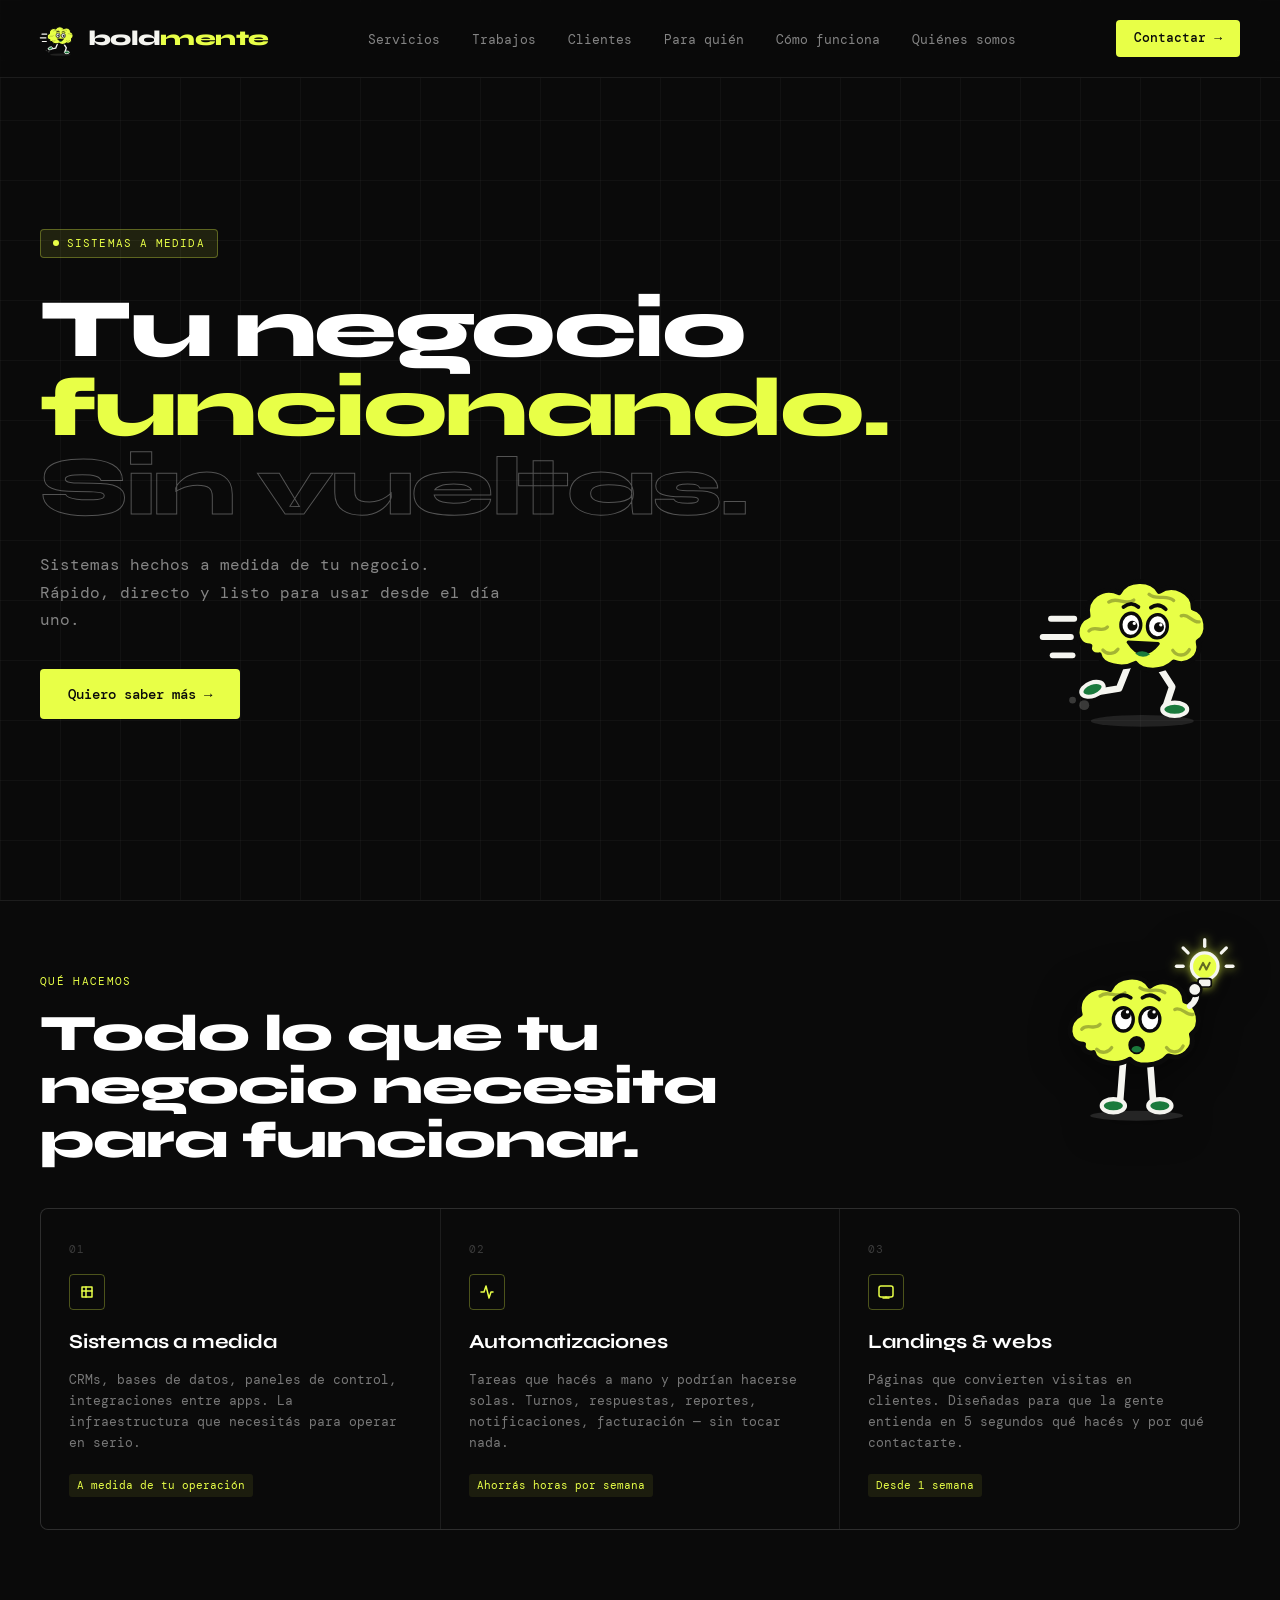
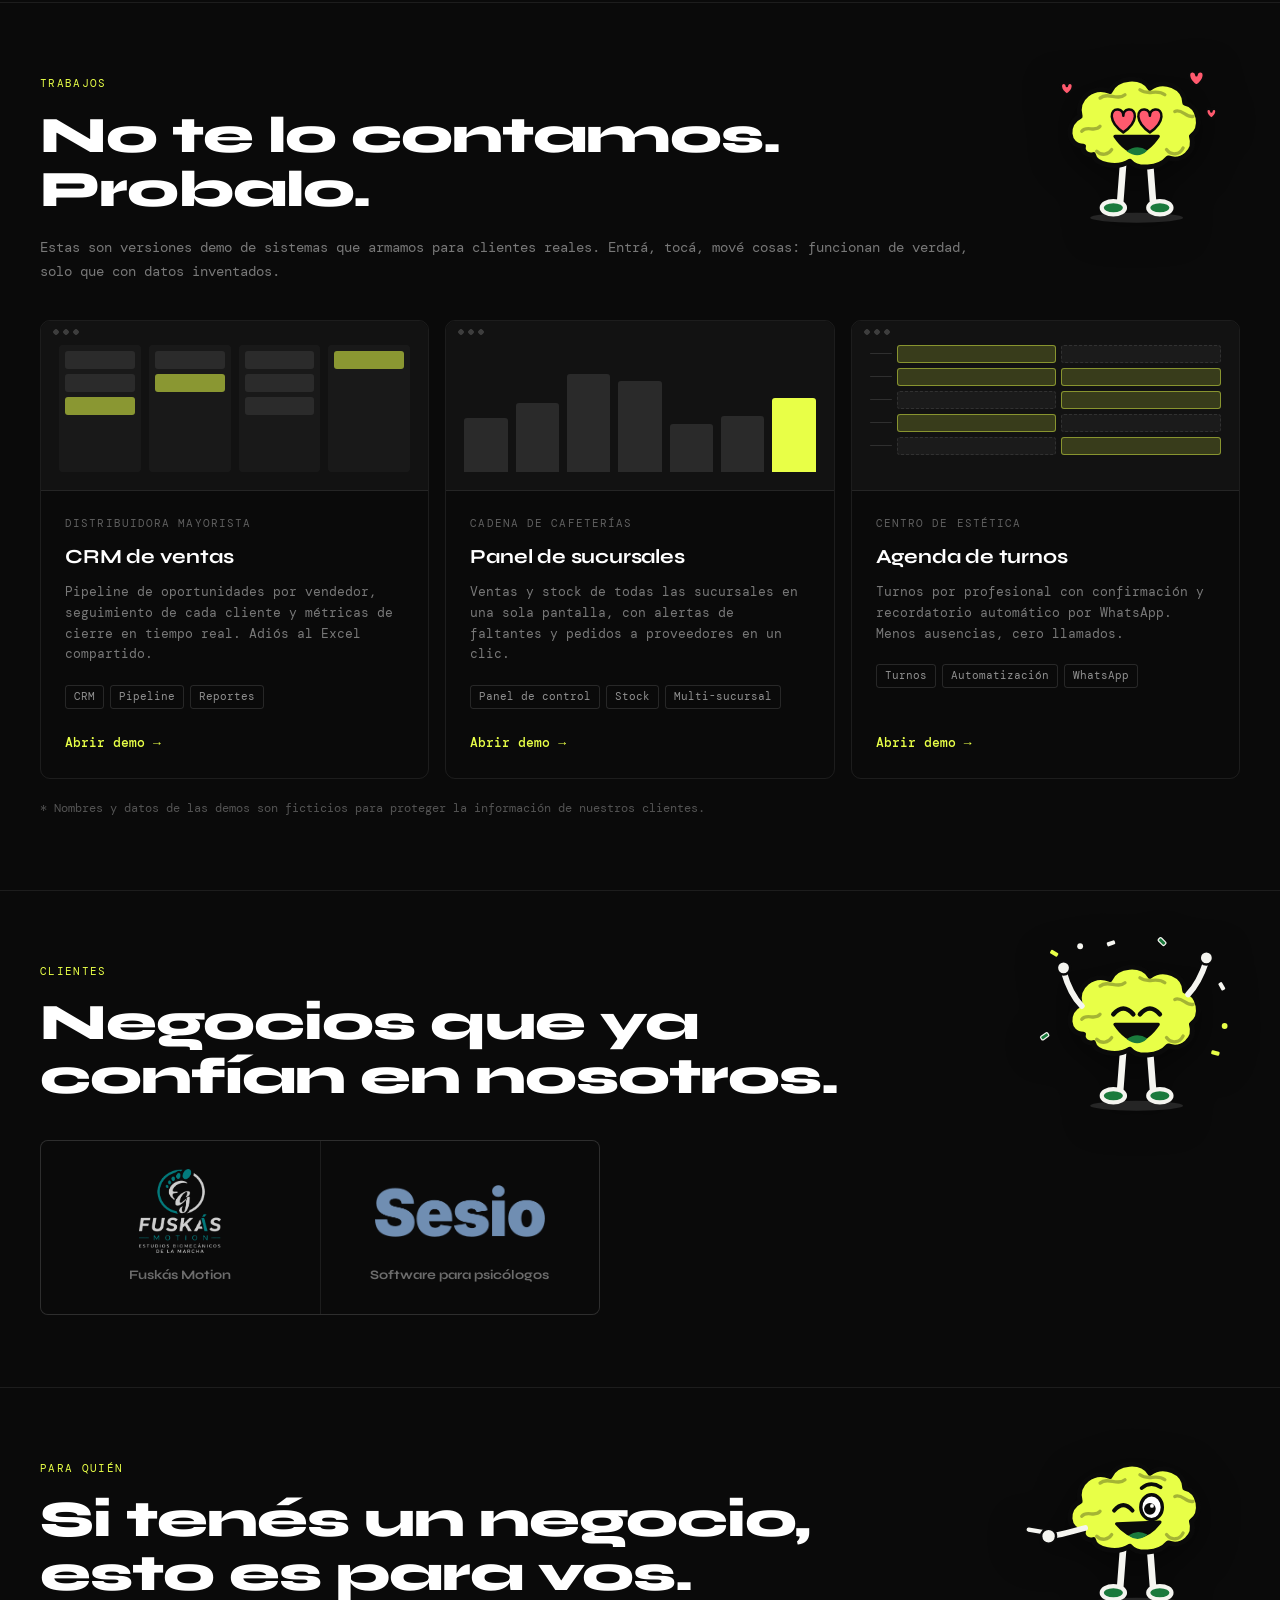
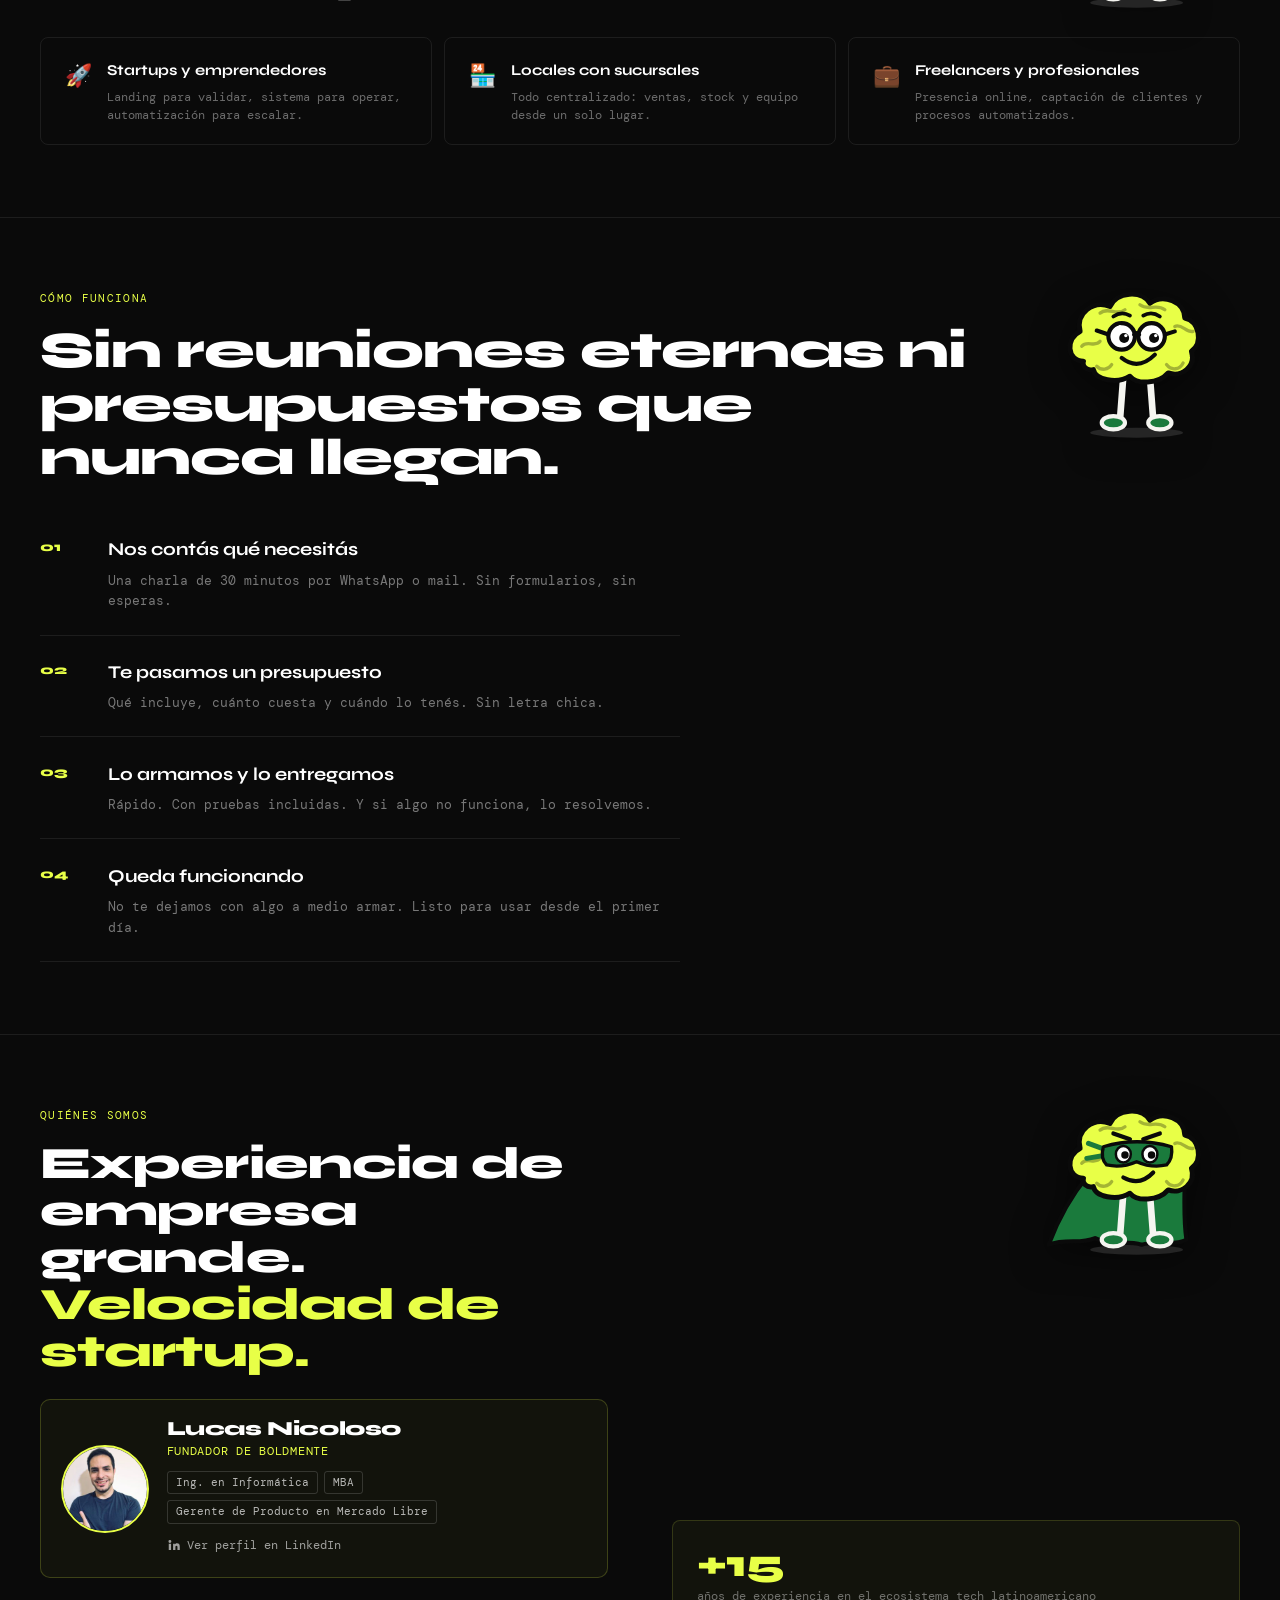
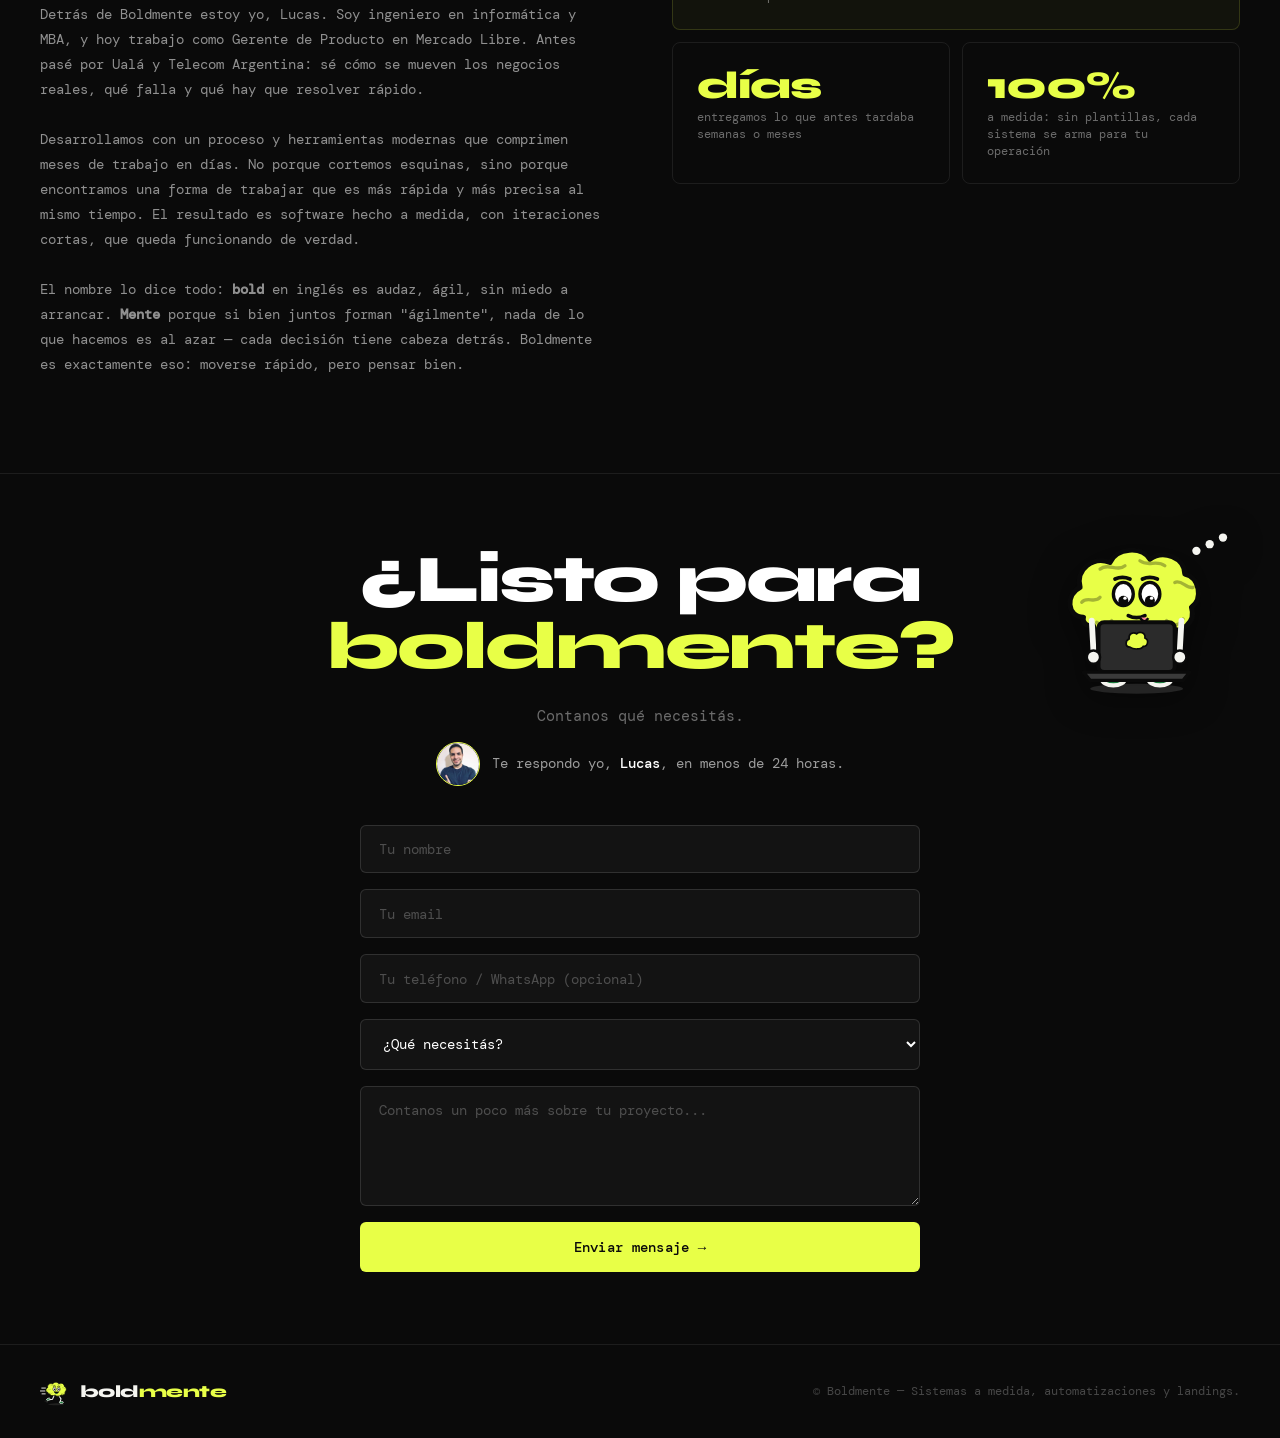
==== index.html @ 5da50259 "Presentar a Lucas como fundador en Quiénes somos y en el contacto - Tarjeta de fundador en Quiénes s" ====
<!DOCTYPE html>
<html lang="es">
<head>
<meta charset="UTF-8">
<meta name="viewport" content="width=device-width, initial-scale=1.0">
<title>Boldmente — Sistemas a medida para tu negocio</title>
<meta name="description" content="Armamos sistemas a medida para tu negocio: CRMs, paneles de control, bases de datos e integraciones pensados para cómo trabajás. Rápido, directo y listo para usar desde el día uno.">
<meta property="og:type" content="website">
<meta property="og:url" content="https://www.boldmente.com.ar/">
<meta property="og:title" content="Boldmente — Sistemas a medida para tu negocio">
<meta property="og:description" content="CRMs, paneles de control, bases de datos e integraciones pensados para cómo trabajás. Listos para usar desde el día uno.">
<meta property="og:image" content="https://www.boldmente.com.ar/og-image.png?v=2">
<meta property="og:locale" content="es_AR">
<meta name="twitter:card" content="summary_large_image">
<link rel="icon" href="/favicon.ico?v=2" sizes="any">
<link rel="icon" href="/favicon.svg?v=2" type="image/svg+xml">
<link rel="apple-touch-icon" href="/apple-touch-icon.png?v=2">
<meta name="theme-color" content="#0A0A0A">
<!-- Google tag (gtag.js) -->
<script async src="https://www.googletagmanager.com/gtag/js?id=G-70EET15M49"></script>
<script>
  window.dataLayer = window.dataLayer || [];
  function gtag(){dataLayer.push(arguments);}
  gtag('js', new Date());
  gtag('config', 'G-70EET15M49');
</script>

<link rel="preconnect" href="https://fonts.googleapis.com">
<link href="https://fonts.googleapis.com/css2?family=DM+Mono:wght@400;500&family=Syne:wght@700;800&display=swap" rel="stylesheet">
<style>
  *, *::before, *::after { box-sizing: border-box; margin: 0; padding: 0; }

  :root {
    --negro: #0A0A0A;
    --lima: #E8FF47;
    --verde: #1A7A3C;
    --hueso: #F5F5F0;
    --gris: #888;
    --borde: rgba(255,255,255,0.08);
  }

  html { scroll-behavior: smooth; }

  body {
    background: var(--negro);
    color: #fff;
    font-family: 'DM Mono', monospace;
    font-size: 15px;
    line-height: 1.6;
    overflow-x: hidden;
  }



  :root { --gutter: max(2.5rem, calc((100% - 1200px) / 2)); }

  /* nav */
  nav {
    position: fixed; top: 0; left: 0; right: 0; z-index: 100;
    display: flex; align-items: center; justify-content: space-between;
    padding: 1.25rem var(--gutter);
    border-bottom: 0.5px solid var(--borde);
    backdrop-filter: blur(12px);
    background: rgba(10,10,10,0.85);
  }


  .nav-links {
    display: flex; gap: 2rem; list-style: none;
  }
  .nav-links a {
    color: rgba(255,255,255,0.5);
    text-decoration: none;
    font-size: 13px;
    transition: color 0.2s;
  }
  .nav-links a:hover { color: #fff; }

  .nav-cta {
    background: var(--lima);
    color: var(--negro);
    font-family: 'DM Mono', monospace;
    font-size: 13px;
    font-weight: 500;
    padding: 8px 18px;
    border-radius: 4px;
    text-decoration: none;
    transition: opacity 0.2s;
  }
  .nav-cta:hover { opacity: 0.85; }

  /* hero */
  .hero {
    min-height: 100vh;
    min-height: 100svh;
    display: flex;
    flex-direction: column;
    justify-content: center;
    padding: 7rem var(--gutter) 4rem;
    position: relative;
    overflow: hidden;
  }

  .hero-bg-grid {
    position: absolute; inset: 0;
    background-image:
      linear-gradient(rgba(255,255,255,0.03) 1px, transparent 1px),
      linear-gradient(90deg, rgba(255,255,255,0.03) 1px, transparent 1px);
    background-size: 60px 60px;
    pointer-events: none;
  }

  .hero-badge {
    display: inline-flex;
    align-items: center;
    gap: 8px;
    background: rgba(232,255,71,0.1);
    border: 0.5px solid rgba(232,255,71,0.3);
    color: var(--lima);
    font-size: 11px;
    letter-spacing: 0.1em;
    text-transform: uppercase;
    padding: 5px 12px;
    border-radius: 4px;
    margin-bottom: 2rem;
    width: fit-content;
  }

  .hero-badge::before {
    content: '';
    width: 6px; height: 6px;
    background: var(--lima);
    border-radius: 50%;
    animation: pulse 2s infinite;
  }

  @keyframes pulse {
    0%, 100% { opacity: 1; }
    50% { opacity: 0.3; }
  }

  .hero-title {
    font-family: 'Syne', sans-serif;
    font-weight: 800;
    font-size: clamp(3rem, 6.5vw, 6rem);
    letter-spacing: -0.03em;
    line-height: 0.95;
    margin-bottom: 1.5rem;
    max-width: 1000px;
  }

  .hero-title .accent { color: var(--lima); }
  .hero-title .outline {
    -webkit-text-stroke: 1px rgba(255,255,255,0.3);
    color: transparent;
  }

  .hero-sub {
    font-size: 16px;
    color: rgba(255,255,255,0.5);
    max-width: 480px;
    line-height: 1.7;
    margin-bottom: 2.25rem;
  }

  .hero-actions {
    display: flex; gap: 12px; flex-wrap: wrap; align-items: center;
  }

  .btn-primary {
    background: var(--lima);
    color: var(--negro);
    font-family: 'DM Mono', monospace;
    font-weight: 500;
    font-size: 14px;
    padding: 14px 28px;
    border-radius: 4px;
    text-decoration: none;
    transition: transform 0.15s, opacity 0.15s;
    display: inline-block;
  }
  .btn-primary:hover { transform: translateY(-2px); opacity: 0.9; }

  .hero-scroll {
    position: absolute;
    bottom: 2rem; left: 2.5rem;
    font-size: 11px;
    letter-spacing: 0.1em;
    color: rgba(255,255,255,0.3);
    text-transform: uppercase;
    display: flex; align-items: center; gap: 8px;
  }

  .hero-scroll::before {
    content: '';
    width: 24px; height: 0.5px;
    background: rgba(255,255,255,0.2);
  }

  /* servicios */
  .section {
    padding: 4.5rem var(--gutter);
    border-top: 0.5px solid var(--borde);
  }

  .section-tag {
    font-size: 11px;
    letter-spacing: 0.12em;
    text-transform: uppercase;
    color: var(--lima);
    margin-bottom: 1rem;
  }

  .servicios-header {
    margin-bottom: 2.5rem;
  }


  .section-title {
    font-family: 'Syne', sans-serif;
    font-weight: 800;
    font-size: clamp(2rem, 4vw, 3.5rem);
    letter-spacing: -0.02em;
    line-height: 1.05;
    margin-bottom: 0;
    max-width: 860px;
  }

  .servicios-grid {
    display: grid;
    grid-template-columns: repeat(auto-fit, minmax(280px, 1fr));
    gap: 1px;
    background: var(--borde);
    border: 0.5px solid var(--borde);
    border-radius: 8px;
    overflow: hidden;
  }

  .servicio-card {
    background: var(--negro);
    padding: 2rem 1.75rem;
    transition: background 0.2s;
    position: relative;
  }

  .servicio-card:hover { background: #111; }

  .servicio-num {
    font-size: 11px;
    color: rgba(255,255,255,0.2);
    letter-spacing: 0.1em;
    margin-bottom: 1rem;
  }

  .servicio-icon {
    width: 36px; height: 36px;
    border: 0.5px solid rgba(232,255,71,0.3);
    border-radius: 4px;
    display: flex; align-items: center; justify-content: center;
    margin-bottom: 1rem;
  }

  .servicio-icon svg { width: 18px; height: 18px; }

  .servicio-nombre {
    font-family: 'Syne', sans-serif;
    font-weight: 700;
    font-size: 20px;
    margin-bottom: 0.75rem;
    letter-spacing: -0.01em;
  }

  .servicio-desc {
    font-size: 13px;
    color: rgba(255,255,255,0.45);
    line-height: 1.6;
  }

  .servicio-tag {
    display: inline-block;
    margin-top: 1.25rem;
    font-size: 11px;
    color: var(--lima);
    background: rgba(232,255,71,0.08);
    padding: 3px 8px;
    border-radius: 3px;
  }

  /* trabajos / demos */
  .trabajos-intro {
    font-size: 14px;
    color: rgba(255,255,255,0.45);
    max-width: 560px;
    line-height: 1.7;
    margin-top: 1.25rem;
  }

  .trabajos-grid {
    display: grid;
    grid-template-columns: repeat(auto-fit, minmax(300px, 1fr));
    gap: 16px;
    margin-top: 2.25rem;
  }

  .trabajo-card {
    border: 0.5px solid var(--borde);
    border-radius: 10px;
    overflow: hidden;
    text-decoration: none;
    color: #fff;
    display: flex;
    flex-direction: column;
    transition: border-color 0.2s, transform 0.2s;
  }
  .trabajo-card:hover {
    border-color: rgba(232,255,71,0.35);
    transform: translateY(-3px);
  }

  .trabajo-preview {
    height: 170px;
    background: #121212;
    border-bottom: 0.5px solid var(--borde);
    padding: 18px;
    position: relative;
    overflow: hidden;
  }
  .trabajo-preview::before {
    content: '';
    position: absolute;
    top: 8px; left: 10px;
    width: 30px; height: 6px;
    background:
      radial-gradient(circle, rgba(255,255,255,0.18) 2.5px, transparent 3px) 0 0 / 10px 6px repeat-x;
  }

  .mock-kanban { display: grid; grid-template-columns: repeat(4, 1fr); gap: 8px; height: 100%; padding-top: 6px; }
  .mock-kanban div { background: rgba(255,255,255,0.03); border-radius: 4px; padding: 6px; display: flex; flex-direction: column; gap: 5px; }
  .mock-kanban span { display: block; height: 18px; border-radius: 3px; background: rgba(255,255,255,0.08); }
  .mock-kanban span.on { background: rgba(232,255,71,0.55); }

  .mock-barras { display: flex; align-items: flex-end; gap: 8px; height: 100%; padding-top: 14px; }
  .mock-barras span { flex: 1; border-radius: 3px 3px 0 0; background: rgba(255,255,255,0.1); }
  .mock-barras span.on { background: var(--lima); }

  .mock-agenda { display: grid; grid-template-columns: 22px 1fr 1fr; gap: 5px; padding-top: 6px; }
  .mock-agenda i { height: 18px; border-radius: 3px; background: rgba(255,255,255,0.04); border: 0.5px dashed rgba(255,255,255,0.1); }
  .mock-agenda i.h { background: none; border: none; border-top: 0.5px solid rgba(255,255,255,0.12); margin-top: 8px; height: 0; }
  .mock-agenda i.on { background: rgba(232,255,71,0.18); border: 0.5px solid rgba(232,255,71,0.45); }

  .trabajo-body { padding: 1.5rem; display: flex; flex-direction: column; flex: 1; }

  .trabajo-rubro {
    font-size: 11px;
    letter-spacing: 0.1em;
    text-transform: uppercase;
    color: rgba(255,255,255,0.35);
    margin-bottom: 0.5rem;
  }

  .trabajo-nombre {
    font-family: 'Syne', sans-serif;
    font-weight: 700;
    font-size: 20px;
    letter-spacing: -0.01em;
    margin-bottom: 0.6rem;
  }

  .trabajo-desc {
    font-size: 13px;
    color: rgba(255,255,255,0.45);
    line-height: 1.6;
    margin-bottom: 1.25rem;
  }

  .trabajo-tags { display: flex; flex-wrap: wrap; gap: 6px; margin-bottom: 1.5rem; }
  .trabajo-tags span {
    font-size: 11px;
    color: rgba(255,255,255,0.55);
    border: 0.5px solid rgba(255,255,255,0.12);
    padding: 2px 8px;
    border-radius: 3px;
  }

  .trabajo-link {
    margin-top: auto;
    font-size: 13px;
    color: var(--lima);
    font-weight: 500;
  }

  .trabajos-nota {
    font-size: 12px;
    color: rgba(255,255,255,0.3);
    margin-top: 1.25rem;
  }

  /* clientes */
  .clientes-logos {
    display: grid;
    grid-template-columns: repeat(auto-fit, minmax(160px, 1fr));
    gap: 1px;
    background: var(--borde);
    border: 0.5px solid var(--borde);
    border-radius: 8px;
    overflow: hidden;
    margin-top: 2.25rem;
    max-width: 560px;
  }

  .cliente-logo {
    background: var(--negro);
    min-height: 110px;
    display: flex;
    align-items: center;
    justify-content: flex-start;
    padding: 1.75rem 1.5rem;
    font-family: 'Syne', sans-serif;
    font-weight: 700;
    font-size: 15px;
    color: rgba(255,255,255,0.4);
    text-align: center;
    text-decoration: none;
    flex-direction: column;
    gap: 0.75rem;
    transition: color 0.2s, background 0.2s;
  }
  .cliente-logo:hover { color: #fff; background: #111; }
  .cliente-logo img {
    width: 100%;
    max-width: 170px;
    height: 84px;
    object-fit: contain;
    opacity: 0.8;
    transition: opacity 0.2s, transform 0.2s;
  }
  .cliente-logo:hover img { opacity: 1; transform: scale(1.04); }
  .cliente-logo span { font-size: 13px; }

  /* para quién */
  .para-quien-grid {
    display: grid;
    grid-template-columns: repeat(auto-fit, minmax(200px, 1fr));
    gap: 12px;
    margin-top: 2.25rem;
  }

  .cliente-card {
    border: 0.5px solid var(--borde);
    border-radius: 8px;
    padding: 1.25rem 1.5rem;
    display: grid;
    grid-template-columns: 28px 1fr;
    column-gap: 0.85rem;
    transition: border-color 0.2s, background 0.2s;
  }
  .cliente-card:hover {
    border-color: rgba(232,255,71,0.3);
    background: rgba(232,255,71,0.03);
  }

  .cliente-icon {
    font-size: 22px;
    grid-row: span 2;
  }

  .cliente-nombre {
    font-family: 'Syne', sans-serif;
    font-weight: 700;
    font-size: 15px;
    margin-bottom: 0.4rem;
  }

  .cliente-desc {
    font-size: 12px;
    color: rgba(255,255,255,0.4);
    line-height: 1.5;
  }

  /* cómo funciona */
  .proceso-list {
    display: flex;
    flex-direction: column;
    gap: 0;
    max-width: 640px;
    margin-top: 1.75rem;
  }

  .proceso-step {
    display: grid;
    grid-template-columns: 48px 1fr;
    gap: 1.25rem;
    padding: 1.4rem 0;
    border-bottom: 0.5px solid var(--borde);
    position: relative;
  }

  .paso-num {
    font-family: 'Syne', sans-serif;
    font-weight: 800;
    font-size: 13px;
    color: var(--lima);
    padding-top: 2px;
  }

  .paso-content {}

  .paso-titulo {
    font-family: 'Syne', sans-serif;
    font-weight: 700;
    font-size: 18px;
    margin-bottom: 0.4rem;
  }

  .paso-desc {
    font-size: 13px;
    color: rgba(255,255,255,0.45);
    line-height: 1.6;
  }

  /* quienes somos */
  .nosotros-inner {
    display: grid;
    grid-template-columns: minmax(0, 1fr) minmax(0, 1fr);
    gap: 4rem;
    align-items: center;
  }

  @media (max-width: 700px) {
    .nosotros-inner { grid-template-columns: minmax(0, 1fr); gap: 2rem; }
    #nosotros .nosotros-tagline { padding-right: calc(var(--buddy-w) + 1rem); }
    .nosotros-stats { grid-template-columns: minmax(0, 1fr) minmax(0, 1fr); }
  }

  .nosotros-tagline {
    font-family: 'Syne', sans-serif;
    font-weight: 800;
    font-size: clamp(1.8rem, 3.5vw, 3rem);
    letter-spacing: -0.02em;
    line-height: 1.05;
    margin-bottom: 1.5rem;
  }

  .nosotros-tagline .lima { color: var(--lima); }

  .nosotros-texto {
    font-size: 14px;
    color: rgba(255,255,255,0.55);
    line-height: 1.8;
    margin-bottom: 1.5rem;
  }

  .nosotros-empresas {
    display: flex;
    flex-wrap: wrap;
    align-items: center;
    gap: 12px;
    margin-top: 0.5rem;
  }

  .empresas-label {
    font-size: 11px;
    color: rgba(255,255,255,0.35);
    letter-spacing: 0.08em;
    text-transform: uppercase;
    margin-right: 4px;
  }

  .empresa-badge {
    font-size: 13px;
    font-weight: 500;
    color: rgba(255,255,255,0.5);
    letter-spacing: 0.02em;
  }

  .empresa-badge + .empresa-badge::before {
    content: '·';
    margin-right: 12px;
    color: rgba(255,255,255,0.2);
  }

  .nosotros-stats {
    display: grid;
    grid-template-columns: minmax(0, 1fr) minmax(0, 1fr);
    gap: 12px;
  }

  .stat-box {
    border: 0.5px solid rgba(255,255,255,0.08);
    border-radius: 8px;
    padding: 1.5rem;
  }

  .stat-box:first-child {
    grid-column: span 2;
    background: rgba(232,255,71,0.04);
    border-color: rgba(232,255,71,0.15);
  }

  .stat-num {
    font-family: 'Syne', sans-serif;
    font-weight: 800;
    font-size: clamp(1.75rem, 3vw, 2.5rem);
    letter-spacing: -0.03em;
    color: var(--lima);
    line-height: 1;
    margin-bottom: 4px;
  }

  .stat-label {
    font-size: 12px;
    color: rgba(255,255,255,0.4);
    line-height: 1.4;
  }

  /* fundador */
  .fundador {
    display: flex;
    align-items: center;
    gap: 1.1rem;
    padding: 1.1rem 1.25rem;
    margin-bottom: 1.5rem;
    border: 0.5px solid rgba(232,255,71,0.2);
    background: rgba(232,255,71,0.04);
    border-radius: 10px;
  }
  .fundador img {
    width: 88px; height: 88px;
    border-radius: 50%;
    object-fit: cover;
    flex-shrink: 0;
    border: 2px solid var(--lima);
  }
  .fundador-info { min-width: 0; }
  .fundador-nombre { font-family: 'Syne', sans-serif; font-weight: 800; font-size: 20px; letter-spacing: -0.02em; line-height: 1.1; }
  .fundador-rol { font-size: 12px; color: var(--lima); letter-spacing: 0.06em; text-transform: uppercase; margin-top: 2px; }
  .fundador-chips { list-style: none; display: flex; flex-wrap: wrap; gap: 6px; margin: 0.6rem 0 0.7rem; }
  .fundador-chips li { font-size: 11px; color: rgba(255,255,255,0.7); border: 0.5px solid rgba(255,255,255,0.15); padding: 2px 8px; border-radius: 3px; }
  .fundador-link { display: inline-flex; align-items: center; gap: 6px; font-size: 12px; color: rgba(255,255,255,0.6); text-decoration: none; transition: color 0.2s; }
  .fundador-link:hover { color: var(--lima); }

  .cta-persona {
    display: inline-flex;
    align-items: center;
    gap: 0.75rem;
    margin-top: 0.85rem;
    font-size: 14px;
    color: rgba(255,255,255,0.6);
    text-align: left;
  }
  .cta-persona img { width: 44px; height: 44px; border-radius: 50%; object-fit: cover; border: 1.5px solid var(--lima); flex-shrink: 0; }
  .cta-persona strong { color: #fff; font-weight: 500; }

  /* cta final */
  .cta-section {
    padding: 4.5rem var(--gutter);
    border-top: 0.5px solid var(--borde);
    text-align: center;
  }

  .contacto-form {
    display: flex;
    flex-direction: column;
    gap: 1rem;
    max-width: 560px;
    margin: 2rem auto 0;
    text-align: left;
  }

  .contacto-form input,
  .contacto-form textarea,
  .contacto-form select {
    background: rgba(255,255,255,0.04);
    border: 0.5px solid rgba(255,255,255,0.12);
    border-radius: 6px;
    padding: 0.9rem 1.1rem;
    color: #fff;
    font-family: 'DM Mono', monospace;
    font-size: 14px;
    width: 100%;
    outline: none;
    transition: border-color 0.2s;
  }

  .contacto-form input::placeholder,
  .contacto-form textarea::placeholder {
    color: rgba(255,255,255,0.25);
  }

  .contacto-form input:focus,
  .contacto-form textarea:focus,
  .contacto-form select:focus {
    border-color: rgba(232,255,71,0.4);
  }

  .contacto-form select option {
    background: #1a1a1a;
    color: #fff;
  }

  .contacto-form textarea {
    resize: vertical;
    min-height: 120px;
  }

  .contacto-form button {
    background: var(--lima);
    color: var(--negro);
    border: none;
    border-radius: 6px;
    padding: 1rem 2rem;
    font-family: 'DM Mono', monospace;
    font-size: 14px;
    font-weight: 500;
    cursor: pointer;
    transition: opacity 0.2s, transform 0.15s;
    letter-spacing: 0.02em;
  }

  .contacto-form button:hover {
    opacity: 0.88;
    transform: translateY(-2px);
  }

  .contacto-success {
    display: none;
    flex-direction: column;
    align-items: center;
    gap: 1rem;
    max-width: 560px;
    margin: 2.5rem auto 0;
    padding: 2.5rem;
    border: 0.5px solid rgba(232,255,71,0.3);
    border-radius: 8px;
    background: rgba(232,255,71,0.04);
  }


  .contacto-success p {
    color: rgba(255,255,255,0.7);
    font-size: 15px;
    line-height: 1.7;
    text-align: center;
  }

  .cta-title {
    font-family: 'Syne', sans-serif;
    font-weight: 800;
    font-size: clamp(2.5rem, 6vw, 5rem);
    letter-spacing: -0.03em;
    line-height: 1;
    margin-bottom: 1.5rem;
  }

  .cta-title .lima { color: var(--lima); }

  .cta-sub {
    font-size: 15px;
    color: rgba(255,255,255,0.4);
    margin-bottom: 0;
    max-width: 400px;
    margin-left: auto;
    margin-right: auto;
    line-height: 1.6;
  }

  .cta-contact {
    display: inline-flex;
    align-items: center;
    gap: 12px;
    background: var(--lima);
    color: var(--negro);
    font-family: 'DM Mono', monospace;
    font-weight: 500;
    font-size: 15px;
    padding: 16px 36px;
    border-radius: 4px;
    text-decoration: none;
    transition: transform 0.15s, opacity 0.15s;
  }
  .cta-contact:hover { transform: translateY(-3px); opacity: 0.9; }

  .contact-options {
    display: flex;
    justify-content: center;
    gap: 2rem;
    margin-top: 2rem;
    flex-wrap: wrap;
  }

  .contact-opt {
    font-size: 13px;
    color: rgba(255,255,255,0.35);
    display: flex;
    align-items: center;
    gap: 6px;
  }

  .contact-opt a {
    color: rgba(255,255,255,0.6);
    text-decoration: none;
    transition: color 0.2s;
  }
  .contact-opt a:hover { color: var(--lima); }

  /* footer */
  footer {
    border-top: 0.5px solid var(--borde);
    padding: 2rem var(--gutter);
    display: flex;
    justify-content: space-between;
    align-items: center;
    flex-wrap: wrap;
    gap: 1rem;
  }


  .footer-copy {
    font-size: 12px;
    color: rgba(255,255,255,0.25);
  }

  /* logo: cerebro corriendo + "boldmente" */
  .logo, .footer-logo {
    display: inline-flex;
    align-items: center;
    gap: 0.5rem;
    font-family: 'Syne', sans-serif;
    font-weight: 800;
    letter-spacing: -0.03em;
    color: #F5F5F0;
    text-decoration: none;
    line-height: 1;
  }
  .logo { font-size: 21px; }
  .logo .bm { width: 40px; height: 37px; flex-shrink: 0; overflow: visible; }
  .footer-logo { font-size: 17px; }
  .footer-logo .bm { width: 32px; height: 29px; flex-shrink: 0; overflow: visible; }
  .wm-bold { color: #F5F5F0; }
  .wm-mente { color: var(--lima); }

  /* partes animables del cerebro (unidades del viewBox) */
  .bm-leg, .bm-body, .bm-eyes, .bm-pupils, .bm-speed, .bm-dust { transform-box: view-box; }
  .bm-leg-back { transform-origin: 106px 138px; }
  .bm-leg-front { transform-origin: 140px 138px; }
  .bm-eyes { transform-origin: 124px 92px; }
  .bm-speed { transform-origin: 40px 106px; }

  @keyframes bm-leg-a { 0%, 100% { transform: rotate(-16deg); } 50% { transform: rotate(18deg); } }
  @keyframes bm-leg-b { 0%, 100% { transform: rotate(18deg); } 50% { transform: rotate(-16deg); } }
  @keyframes bm-bob { 0%, 100% { transform: translateY(0); } 50% { transform: translateY(-7px); } }
  @keyframes bm-speed { 0% { transform: translateX(8px) scaleX(0.6); opacity: 0.2; } 50% { opacity: 1; } 100% { transform: translateX(-10px) scaleX(1.1); opacity: 0.25; } }
  @keyframes bm-dust { 0% { transform: translate(0, 0); opacity: 0.25; } 100% { transform: translate(-26px, -6px); opacity: 0; } }
  @keyframes bm-blink { 0%, 92%, 100% { transform: scaleY(1); } 95% { transform: scaleY(0.1); } }
  @keyframes bm-run-in { from { transform: translateX(-28px); opacity: 0; } to { transform: translateX(0); opacity: 1; } }

  .bm.running .bm-leg-back { animation: bm-leg-a 0.44s ease-in-out infinite; }
  .bm.running .bm-leg-front { animation: bm-leg-b 0.44s ease-in-out infinite; }
  .bm.running .bm-body { animation: bm-bob 0.22s ease-in-out infinite; }
  .bm.running .bm-speed { animation: bm-speed 0.44s linear infinite; }
  .bm.running .bm-dust { animation: bm-dust 0.44s ease-out infinite; }
  .bm .bm-eyes { animation: bm-blink 4.2s ease-in-out infinite; }
  .bm .bm-pupils { transition: transform 0.25s ease-out; }

  /* menú: entra corriendo al cargar y vuelve a correr con el mouse */
  .logo .bm { animation: bm-run-in 0.9s cubic-bezier(.2,.8,.3,1) both; }
  .logo:hover .bm-leg-back, .footer-logo:hover .bm-leg-back { animation: bm-leg-a 0.44s ease-in-out infinite; }
  .logo:hover .bm-leg-front, .footer-logo:hover .bm-leg-front { animation: bm-leg-b 0.44s ease-in-out infinite; }
  .logo:hover .bm-body, .footer-logo:hover .bm-body { animation: bm-bob 0.22s ease-in-out infinite; }
  .logo:hover .bm-speed, .footer-logo:hover .bm-speed { animation: bm-speed 0.44s linear infinite; }

  /* hero: el cerebro corre en el lugar */
  .hero-content { position: relative; z-index: 1; }
  .hero-mascot {
    position: absolute;
    right: 0;
    bottom: -0.75rem;
    /* el dibujo del hero usa un viewBox más angosto que el de las secciones: 240/262 deja al cerebro del mismo tamaño */
    width: calc(var(--buddy-w) * 240 / 262);
    pointer-events: none;
  }
  .hero-mascot .bm { width: 100%; height: auto; display: block; overflow: visible; }

  /* formulario enviado: festeja */
  .bm-party { width: 150px; height: auto; overflow: visible; }
  .bm-party-jump, .bm-arm, .bm-confetti, .bm-party-shadow { transform-box: view-box; }
  .bm-arm-l { transform-origin: 58px 86px; }
  .bm-arm-r { transform-origin: 186px 72px; }
  .bm-party-shadow { transform-origin: 122px 210px; }
  @keyframes bm-jump { 0%, 100% { transform: translateY(0); } 45% { transform: translateY(-22px); } 55% { transform: translateY(-22px); } }
  @keyframes bm-shadow { 0%, 100% { transform: scaleX(1); opacity: 0.1; } 50% { transform: scaleX(0.7); opacity: 0.05; } }
  @keyframes bm-wave-l { 0%, 100% { transform: rotate(0deg); } 50% { transform: rotate(-14deg); } }
  @keyframes bm-wave-r { 0%, 100% { transform: rotate(0deg); } 50% { transform: rotate(14deg); } }
  @keyframes bm-confetti { 0% { transform: translateY(-14px); opacity: 0; } 20% { opacity: 1; } 100% { transform: translateY(18px); opacity: 0; } }
  .bm-party-jump { animation: bm-jump 0.7s cubic-bezier(.3,0,.3,1) infinite; }
  .bm-party-shadow { animation: bm-shadow 0.7s cubic-bezier(.3,0,.3,1) infinite; }
  .bm-arm-l { animation: bm-wave-l 0.35s ease-in-out infinite; }
  .bm-arm-r { animation: bm-wave-r 0.35s ease-in-out infinite; }
  .bm-confetti { animation: bm-confetti 1.4s ease-in infinite; }

  @media (prefers-reduced-motion: reduce) {
    .bm *, .bm, .bm-party * { animation: none !important; transition: none !important; }
  }

  /* cerebro compañero: uno por sección, arriba a la derecha */
  :root { --buddy-w: clamp(170px, 17vw, 250px); }
  .has-buddy { position: relative; }
  .buddy {
    position: absolute;
    top: 2rem;
    right: var(--gutter);
    width: var(--buddy-w);
    z-index: 2;
    pointer-events: none;
    transition: opacity 0.4s ease, transform 0.6s cubic-bezier(.3,1.5,.5,1);
  }
  .buddy.wait { opacity: 0; transform: translateY(24px) scale(0.6) rotate(-6deg); }
  .buddy.off * { animation-play-state: paused !important; }
  .buddy .bc { width: 100%; height: auto; display: block; overflow: visible; filter: drop-shadow(0 8px 18px rgba(0,0,0,0.5)); }
  /* los títulos dejan lugar al cerebro */
  .has-buddy > .section-tag,
  .has-buddy > .section-title,
  .has-buddy > .servicios-header,
  .has-buddy > .trabajos-intro { max-width: calc(100% - var(--buddy-w) - 2rem); }
  #nosotros .nosotros-inner { margin-top: 1rem; }
  @media (min-width: 701px) { #nosotros .nosotros-stats { margin-top: calc(var(--buddy-w) * 0.75); } }
  #contacto .cta-title { padding-inline: calc(var(--buddy-w) + 1rem); font-size: clamp(2.25rem, 4.6vw + 0.5rem, 5rem); }

  /* menú en pantallas medianas: menos espacio entre links, y sin links donde no entran */
  @media (max-width: 1180px) { .nav-links { gap: 1.25rem; } }
  @media (max-width: 1040px) { .nav-links { display: none; } }
  @media (max-width: 1040px) {
    #contacto .buddy { width: 130px; }
    #contacto .cta-title { padding-inline: 146px; }
  }
  @media (max-width: 820px) {
    #contacto .buddy { position: relative; top: auto; right: auto; float: right; width: 118px; margin: -0.75rem -0.5rem 0.25rem 0.5rem; }
    #contacto .cta-title { padding-inline: 0; font-size: clamp(1.6rem, 6vw, 3rem); }
  }
  .bc * { transform-box: view-box; }

  .bc-face, .bc-front, .bc-back { opacity: 0; transition: opacity 0.18s ease; }
  .buddy[data-state="default"] .bc-s-default,
  .buddy[data-state="idea"] .bc-s-idea,
  .buddy[data-state="love"] .bc-s-love,
  .buddy[data-state="party"] .bc-s-party,
  .buddy[data-state="point"] .bc-s-point,
  .buddy[data-state="glasses"] .bc-s-glasses,
  .buddy[data-state="hero"] .bc-s-hero,
  .buddy[data-state="type"] .bc-s-type { opacity: 1; }


  /* respiración de base */
  @keyframes bc-idle { 0%, 100% { transform: translateY(0); } 50% { transform: translateY(-4px); } }
  .bc-body, .bc-front, .bc-back { animation: bc-idle 2.4s ease-in-out infinite; }
  .bc-blink { transform-origin: 124px 92px; animation: bm-blink 4.2s ease-in-out infinite; }

  /* qué hacemos: la lamparita titila */
  @keyframes bc-glow { 0%, 100% { opacity: 1; } 50% { opacity: 0.35; } }
  .bc-rays { animation: bc-glow 0.9s ease-in-out infinite; }
  .bc-bulb { filter: drop-shadow(0 0 6px rgba(232,255,71,0.8)); }

  /* trabajos: corazones que laten y flotan */
  @keyframes bc-beat { 0%, 100% { transform: scale(1); } 15% { transform: scale(1.18); } 30% { transform: scale(1); } 45% { transform: scale(1.12); } }
  @keyframes bc-float { 0% { transform: translateY(8px); opacity: 0; } 25% { opacity: 1; } 100% { transform: translateY(-26px); opacity: 0; } }
  .bc-heart-eyes { transform-origin: 124px 92px; animation: bc-beat 1.1s ease-in-out infinite; }
  .bc-h1 { animation: bc-float 2.2s ease-out infinite; }
  .bc-h2 { animation: bc-float 2.2s ease-out 0.7s infinite; }
  .bc-h3 { animation: bc-float 2.2s ease-out 1.4s infinite; }

  /* clientes: festeja saltando */
  @keyframes bc-jump { 0%, 100% { transform: translateY(0); } 45%, 55% { transform: translateY(-16px); } }
  .buddy[data-state="party"] .bc-body,
  .buddy[data-state="party"] .bc-legs,
  .buddy[data-state="party"] .bc-front { animation: bc-jump 0.7s cubic-bezier(.3,0,.3,1) infinite; }
  .bc-arm-l { transform-origin: 58px 86px; animation: bm-wave-l 0.35s ease-in-out infinite; }
  .bc-arm-r { transform-origin: 186px 72px; animation: bm-wave-r 0.35s ease-in-out infinite; }
  .bc-confetti { animation: bm-confetti 1.4s ease-in infinite; }

  /* para quién: te señala */
  @keyframes bc-jab { 0%, 60%, 100% { transform: translateX(0); } 70% { transform: translateX(-7px); } 80% { transform: translateX(0); } 90% { transform: translateX(-7px); } }
  .bc-point { animation: bc-jab 1.6s ease-in-out infinite; }

  /* cómo funciona: acomoda las cejas, brillo en los lentes */
  @keyframes bc-brows { 0%, 70%, 100% { transform: translateY(0); } 78%, 90% { transform: translateY(-5px); } }
  @keyframes bc-glint { 0%, 70%, 100% { opacity: 0; } 80% { opacity: 1; } }
  .bc-brows-up { animation: bc-brows 2.6s ease-in-out infinite; }
  .bc-glint { animation: bc-glint 2.6s ease-in-out infinite; }

  /* quiénes somos: la capa flamea */
  @keyframes bc-cape { 0%, 100% { transform: skewX(0deg) scaleX(1); } 50% { transform: skewX(8deg) scaleX(1.06); } }
  @keyframes bc-tails { 0%, 100% { transform: rotate(0deg); } 50% { transform: rotate(-10deg); } }
  .bc-cape { transform-origin: 124px 116px; animation: bc-cape 0.8s ease-in-out infinite; }
  .bc-mask-tails { transform-origin: 88px 88px; animation: bc-tails 0.8s ease-in-out infinite; }

  /* contacto: tipea en la compu */
  @keyframes bc-tap { 0%, 100% { transform: translateY(0); } 50% { transform: translateY(-6px); } }
  @keyframes bc-dot { 0%, 100% { opacity: 0.2; } 50% { opacity: 1; } }
  .bc-tap-l { animation: bc-tap 0.22s ease-in-out infinite; }
  .bc-tap-r { animation: bc-tap 0.22s ease-in-out 0.11s infinite; }
  .bc-dots circle { animation: bc-dot 1s ease-in-out infinite; }
  .bc-dots circle:nth-child(2) { animation-delay: 0.2s; }
  .bc-dots circle:nth-child(3) { animation-delay: 0.4s; }
  .buddy[data-state="type"] .bc-body { animation: none; }

  @media (prefers-reduced-motion: reduce) {
    .buddy, .buddy * { animation: none !important; transition: none !important; }
  }

  /* animaciones de entrada */
  .fade-in {
    opacity: 0;
    transform: translateY(20px);
    transition: opacity 0.6s ease, transform 0.6s ease;
  }
  .fade-in.visible {
    opacity: 1;
    transform: translateY(0);
  }

  /* mobile */
  @media (max-width: 600px) {
    nav { padding: 1rem 1.25rem; }
    .nav-links { display: none; }

    .hero { padding: 6rem 1.25rem 2.5rem; }
    .hero-badge { margin-bottom: 1.25rem; }
    .hero-title { font-size: clamp(1.5rem, 8.4vw, 3.5rem); margin-bottom: 1.25rem; }
    .hero-sub { font-size: 14px; margin-bottom: 2rem; }
    .hero-mascot { width: calc(118px * 240 / 262); right: -0.25rem; bottom: -0.6rem; }
    .buddy { position: relative; top: auto; right: auto; float: right; width: 118px; margin: -0.75rem -0.5rem 0.25rem 0.5rem; }
    .has-buddy > .section-tag, .has-buddy > .section-title, .has-buddy > .servicios-header, .has-buddy > .trabajos-intro { max-width: none; }
    #contacto .cta-title { padding-inline: 0; font-size: clamp(1.6rem, 9vw, 5rem); }
    #nosotros .nosotros-inner { display: block; }
    #nosotros .nosotros-tagline { padding-right: 0; }
    .fundador { gap: 0.9rem; padding: 1rem; }
    .fundador img { width: 64px; height: 64px; }
    .fundador-nombre { font-size: 18px; }
    #nosotros .nosotros-stats { margin-top: 2rem; }
    .logo { font-size: clamp(14px, 4.4vw, 18px); gap: 0.35rem; }
    .logo .bm { width: 30px; height: 28px; }
    .nav-cta { padding: 8px 12px; font-size: 12px; }

    .section { padding: 3rem 1.25rem; }
    .section-title { font-size: clamp(1.6rem, 7.5vw, 2rem); }

    .servicio-card { padding: 1.5rem 1.25rem; }
    .servicio-num { margin-bottom: 0.75rem; }
    .servicio-icon { margin-bottom: 0.75rem; }
    .servicio-nombre { font-size: 18px; margin-bottom: 0.5rem; }
    .servicio-tag { margin-top: 0.85rem; }

    .trabajos-intro { font-size: 13px; margin-top: 1rem; }
    .trabajos-grid { margin-top: 1.75rem; gap: 12px; }
    .trabajo-preview { height: 120px; padding: 14px; }
    .trabajo-body { padding: 1.25rem; }
    .trabajo-desc { margin-bottom: 1rem; }
    .trabajo-tags { margin-bottom: 1rem; }

    .clientes-logos { margin-top: 1.75rem; max-width: none; }
    .cliente-logo { min-height: 0; padding: 1.25rem 0.75rem; }

    .para-quien-grid { margin-top: 1.75rem; gap: 8px; }
    .cliente-card {
      display: grid;
      grid-template-columns: 28px 1fr;
      column-gap: 0.85rem;
      padding: 1rem 1.25rem;
    }
    .cliente-icon { grid-row: span 2; font-size: 22px; margin-bottom: 0; }

    .proceso-list { margin-top: 1.25rem; }
    .proceso-step { grid-template-columns: 32px 1fr; gap: 0.75rem; padding: 1.1rem 0; }

    .nosotros-tagline { font-size: clamp(1.25rem, 6.4vw, 2rem); margin-bottom: 1rem; }
    .nosotros-texto { font-size: 13px; line-height: 1.7; margin-bottom: 1rem; }
    .stat-box { padding: 1rem; }
    .stat-num { font-size: clamp(1.5rem, 8vw, 2rem); }

    .cta-section { padding: 3rem 1.25rem; }
    .cta-title { font-size: clamp(1.6rem, 9vw, 5rem); margin-bottom: 1rem; }
    .cta-sub { margin-bottom: 0; }
    .contacto-form { margin-top: 1.75rem; gap: 0.75rem; }

    footer { padding: 1.5rem 1.25rem; }
  }

  @media (max-width: 359px) {
    .hero-mascot { display: none; }
  }
</style>
</head>
<body>

<nav>
  <a href="#" class="logo" aria-label="Boldmente, ir al inicio">
    <svg class="bm " viewBox="0 0 240 220" aria-hidden="true" focusable="false">
      <ellipse class="bm-shadow" cx="122" cy="207" rx="62" ry="7" fill="#F5F5F0" opacity="0.1"/>
      <g class="bm-speed" stroke="#F5F5F0" stroke-width="7" stroke-linecap="round"><line x1="12" y1="84" x2="40" y2="84"/><line x1="2" y1="106" x2="36" y2="106"/><line x1="14" y1="128" x2="38" y2="128"/></g>
      <g class="bm-dust" fill="#F5F5F0" opacity="0.2"><circle cx="52" cy="188" r="6"/><circle cx="38" cy="182" r="4"/></g>
      <g class="bm-leg bm-leg-back"><path d="M106 138 L94 168 L70 172" stroke="#F5F5F0" stroke-width="8" fill="none" stroke-linecap="round" stroke-linejoin="round"/><ellipse cx="62" cy="169" rx="14" ry="8" transform="rotate(-20 62 169)" fill="#1A7A3C" stroke="#F5F5F0" stroke-width="5"/></g>
      <g class="bm-leg bm-leg-front"><path d="M140 138 L158 166 L150 190" stroke="#F5F5F0" stroke-width="8" fill="none" stroke-linecap="round" stroke-linejoin="round"/><ellipse cx="161" cy="193" rx="15" ry="8" fill="#1A7A3C" stroke="#F5F5F0" stroke-width="5"/></g>
      <g class="bm-body"><g transform="rotate(3 120 95)">
        <path d="M60 120 C40 120 38 92 56 84 C50 62 72 46 92 54 C100 36 130 34 140 50 C156 38 182 48 182 68 C200 72 204 98 190 108 C196 126 178 140 162 134 C150 148 124 148 116 138 C100 148 74 142 72 130 C64 132 58 126 60 120 Z" fill="#E8FF47" stroke="#0A0A0A" stroke-width="6" stroke-linejoin="round"/>
        <g stroke="#0A0A0A" stroke-width="4" fill="none" stroke-linecap="round" opacity="0.3"><path d="M58 102 C64 94 74 104 80 96"/><path d="M80 66 C90 58 100 70 110 62"/><path d="M128 54 C138 62 148 52 158 60"/><path d="M168 78 C176 74 182 86 190 84"/><path d="M160 120 C166 128 176 126 180 118"/><path d="M76 124 C82 130 90 128 94 122"/></g>
        <g class="bm-eyes">
          <ellipse cx="108" cy="92" rx="12" ry="14" fill="#FFFFFF" stroke="#0A0A0A" stroke-width="4"/><ellipse cx="140" cy="92" rx="12" ry="14" fill="#FFFFFF" stroke="#0A0A0A" stroke-width="4"/>
          <g class="bm-pupils"><circle cx="110" cy="93" r="6" fill="#0A0A0A"/><circle cx="142" cy="93" r="6" fill="#0A0A0A"/><circle cx="112" cy="90" r="2" fill="#FFFFFF"/><circle cx="144" cy="90" r="2" fill="#FFFFFF"/></g>
        </g>
        <path d="M98 71 Q107 63 116 70" stroke="#0A0A0A" stroke-width="4.5" fill="none" stroke-linecap="round"/><path d="M131 70 Q140 63 149 71" stroke="#0A0A0A" stroke-width="4.5" fill="none" stroke-linecap="round"/>
        <path d="M106 113 Q124 138 142 113 Z" fill="#0A0A0A" stroke="#0A0A0A" stroke-width="4" stroke-linejoin="round"/><path d="M115 126 Q124 120 133 126 Q124 133 115 126 Z" fill="#1A7A3C"/>
      </g></g>
    </svg>
    <span class="wordmark"><span class="wm-bold">bold</span><span class="wm-mente">mente</span></span>
  </a>
  <ul class="nav-links">
    <li><a href="#servicios">Servicios</a></li>
    <li><a href="#trabajos">Trabajos</a></li>
    <li><a href="#clientes">Clientes</a></li>
    <li><a href="#para-quien">Para quién</a></li>
    <li><a href="#como-funciona">Cómo funciona</a></li>
    <li><a href="#nosotros">Quiénes somos</a></li>
  </ul>
  <a href="#contacto" class="nav-cta">Contactar →</a>
</nav>

<!-- HERO -->
<section class="hero">
  <div class="hero-bg-grid"></div>
  <div class="hero-content">
    <div class="hero-badge">Sistemas a medida</div>

    <h1 class="hero-title">
      Tu negocio<br>
      <span class="accent">funcionando.</span><br>
      <span class="outline">Sin vueltas.</span>
    </h1>

    <p class="hero-sub">
      Sistemas hechos a medida de tu negocio.<br>
      Rápido, directo y listo para usar desde el día uno.
    </p>

    <div class="hero-actions">
      <a href="#contacto" class="btn-primary">Quiero saber más →</a>
    </div>
    <div class="hero-mascot">
      <svg class="bm running" viewBox="0 0 240 220" role="img" aria-label="El cerebro de Boldmente corriendo">
        <ellipse class="bm-shadow" cx="122" cy="207" rx="62" ry="7" fill="#F5F5F0" opacity="0.1"/>
        <g class="bm-speed" stroke="#F5F5F0" stroke-width="7" stroke-linecap="round"><line x1="12" y1="84" x2="40" y2="84"/><line x1="2" y1="106" x2="36" y2="106"/><line x1="14" y1="128" x2="38" y2="128"/></g>
        <g class="bm-dust" fill="#F5F5F0" opacity="0.2"><circle cx="52" cy="188" r="6"/><circle cx="38" cy="182" r="4"/></g>
        <g class="bm-leg bm-leg-back"><path d="M106 138 L94 168 L70 172" stroke="#F5F5F0" stroke-width="8" fill="none" stroke-linecap="round" stroke-linejoin="round"/><ellipse cx="62" cy="169" rx="14" ry="8" transform="rotate(-20 62 169)" fill="#1A7A3C" stroke="#F5F5F0" stroke-width="5"/></g>
        <g class="bm-leg bm-leg-front"><path d="M140 138 L158 166 L150 190" stroke="#F5F5F0" stroke-width="8" fill="none" stroke-linecap="round" stroke-linejoin="round"/><ellipse cx="161" cy="193" rx="15" ry="8" fill="#1A7A3C" stroke="#F5F5F0" stroke-width="5"/></g>
        <g class="bm-body"><g transform="rotate(3 120 95)">
          <path d="M60 120 C40 120 38 92 56 84 C50 62 72 46 92 54 C100 36 130 34 140 50 C156 38 182 48 182 68 C200 72 204 98 190 108 C196 126 178 140 162 134 C150 148 124 148 116 138 C100 148 74 142 72 130 C64 132 58 126 60 120 Z" fill="#E8FF47" stroke="#0A0A0A" stroke-width="6" stroke-linejoin="round"/>
          <g stroke="#0A0A0A" stroke-width="4" fill="none" stroke-linecap="round" opacity="0.3"><path d="M58 102 C64 94 74 104 80 96"/><path d="M80 66 C90 58 100 70 110 62"/><path d="M128 54 C138 62 148 52 158 60"/><path d="M168 78 C176 74 182 86 190 84"/><path d="M160 120 C166 128 176 126 180 118"/><path d="M76 124 C82 130 90 128 94 122"/></g>
          <g class="bm-eyes">
            <ellipse cx="108" cy="92" rx="12" ry="14" fill="#FFFFFF" stroke="#0A0A0A" stroke-width="4"/><ellipse cx="140" cy="92" rx="12" ry="14" fill="#FFFFFF" stroke="#0A0A0A" stroke-width="4"/>
            <g class="bm-pupils"><circle cx="110" cy="93" r="6" fill="#0A0A0A"/><circle cx="142" cy="93" r="6" fill="#0A0A0A"/><circle cx="112" cy="90" r="2" fill="#FFFFFF"/><circle cx="144" cy="90" r="2" fill="#FFFFFF"/></g>
          </g>
          <path d="M98 71 Q107 63 116 70" stroke="#0A0A0A" stroke-width="4.5" fill="none" stroke-linecap="round"/><path d="M131 70 Q140 63 149 71" stroke="#0A0A0A" stroke-width="4.5" fill="none" stroke-linecap="round"/>
          <path d="M106 113 Q124 138 142 113 Z" fill="#0A0A0A" stroke="#0A0A0A" stroke-width="4" stroke-linejoin="round"/><path d="M115 126 Q124 120 133 126 Q124 133 115 126 Z" fill="#1A7A3C"/>
        </g></g>
      </svg>
    </div>
  </div>


</section>

<!-- SERVICIOS -->
<section class="section has-buddy" id="servicios">
  <div class="buddy" data-state="idea" aria-hidden="true">
    <svg class="bc" viewBox="-14 -14 262 228" focusable="false">
      <ellipse class="bc-shadow" cx="124" cy="206" rx="56" ry="6" fill="#F5F5F0" opacity="0.12"/>
      
      <g class="bc-legs"><path d="M108 138 L104 190" stroke="#F5F5F0" stroke-width="8" fill="none" stroke-linecap="round"/><ellipse cx="96" cy="194" rx="14" ry="8" fill="#1A7A3C" stroke="#F5F5F0" stroke-width="5"/><path d="M140 138 L144 190" stroke="#F5F5F0" stroke-width="8" fill="none" stroke-linecap="round"/><ellipse cx="152" cy="194" rx="14" ry="8" fill="#1A7A3C" stroke="#F5F5F0" stroke-width="5"/></g>
      <g class="bc-body">
        <path d="M60 120 C40 120 38 92 56 84 C50 62 72 46 92 54 C100 36 130 34 140 50 C156 38 182 48 182 68 C200 72 204 98 190 108 C196 126 178 140 162 134 C150 148 124 148 116 138 C100 148 74 142 72 130 C64 132 58 126 60 120 Z" fill="#E8FF47" stroke="#0A0A0A" stroke-width="6" stroke-linejoin="round"/>
        <g stroke="#0A0A0A" stroke-width="4" fill="none" stroke-linecap="round" opacity="0.3"><path d="M58 102 C64 94 74 104 80 96"/><path d="M80 62 C90 54 100 66 110 58"/><path d="M128 52 C138 60 148 50 158 58"/><path d="M170 78 C178 74 184 86 192 84"/><path d="M160 124 C166 132 176 130 180 122"/><path d="M76 126 C82 132 90 130 94 124"/></g>
        <g class="bc-face bc-s-idea"><ellipse cx="108" cy="90" rx="12" ry="14" fill="#FFFFFF" stroke="#0A0A0A" stroke-width="4"/><circle cx="111" cy="84" r="6" fill="#0A0A0A"/><circle cx="113" cy="81" r="2" fill="#FFFFFF"/><ellipse cx="140" cy="90" rx="12" ry="14" fill="#FFFFFF" stroke="#0A0A0A" stroke-width="4"/><circle cx="143" cy="84" r="6" fill="#0A0A0A"/><circle cx="145" cy="81" r="2" fill="#FFFFFF"/><path d="M97 66 Q107 57 117 64" stroke="#0A0A0A" stroke-width="4.5" fill="none" stroke-linecap="round"/><path d="M131 64 Q141 57 151 66" stroke="#0A0A0A" stroke-width="4.5" fill="none" stroke-linecap="round"/><ellipse cx="124" cy="121" rx="10" ry="11" fill="#0A0A0A"/><ellipse cx="124" cy="126" rx="6" ry="4" fill="#1A7A3C"/></g>
      </g>
      <g class="bc-front bc-s-idea"><g class="bc-bulb"><g class="bc-rays" stroke="#F5F5F0" stroke-width="4" stroke-linecap="round"><line x1="206" y1="2" x2="206" y2="-6"/><line x1="186" y1="10" x2="180" y2="4"/><line x1="226" y1="10" x2="232" y2="4"/><line x1="180" y1="26" x2="172" y2="26"/><line x1="232" y1="26" x2="240" y2="26"/></g><circle class="bc-glow" cx="206" cy="26" r="16" fill="#E8FF47" stroke="#F5F5F0" stroke-width="4"/><path d="M200 30 L204 22 L208 30 L212 22" stroke="#0A0A0A" stroke-width="2.5" fill="none" stroke-linecap="round" stroke-linejoin="round" opacity="0.6"/><rect x="198" y="41" width="16" height="10" rx="3" fill="#F5F5F0" stroke="#0A0A0A" stroke-width="2"/></g><path d="M188 74 C198 66 196 58 194 54" stroke="#F5F5F0" stroke-width="7" fill="none" stroke-linecap="round" stroke-linejoin="round"/><circle cx="194" cy="54" r="8" fill="#F5F5F0" stroke="#0A0A0A" stroke-width="3"/></g>
    </svg>
  </div>
  <p class="section-tag">Qué hacemos</p>
  <div class="servicios-header">
    <h2 class="section-title">Todo lo que tu negocio necesita para funcionar.</h2>
  </div>

  <div class="servicios-grid">

    <div class="servicio-card fade-in">
      <div class="servicio-num">01</div>
      <div class="servicio-icon">
        <svg viewBox="0 0 18 18" fill="none" stroke="#E8FF47" stroke-width="1.5" stroke-linecap="round" stroke-linejoin="round">
          <path d="M4 4h10v10H4z"/>
          <path d="M4 8h10M8 4v10"/>
        </svg>
      </div>
      <div class="servicio-nombre">Sistemas a medida</div>
      <div class="servicio-desc">CRMs, bases de datos, paneles de control, integraciones entre apps. La infraestructura que necesitás para operar en serio.</div>
      <div class="servicio-tag">A medida de tu operación</div>
    </div>

    <div class="servicio-card fade-in">
      <div class="servicio-num">02</div>
      <div class="servicio-icon">
        <svg viewBox="0 0 18 18" fill="none" stroke="#E8FF47" stroke-width="1.5" stroke-linecap="round" stroke-linejoin="round">
          <path d="M3 9h3l2-6 3 12 2-6h2"/>
        </svg>
      </div>
      <div class="servicio-nombre">Automatizaciones</div>
      <div class="servicio-desc">Tareas que hacés a mano y podrían hacerse solas. Turnos, respuestas, reportes, notificaciones, facturación — sin tocar nada.</div>
      <div class="servicio-tag">Ahorrás horas por semana</div>
    </div>

    <div class="servicio-card fade-in">
      <div class="servicio-num">03</div>
      <div class="servicio-icon">
        <svg viewBox="0 0 18 18" fill="none" stroke="#E8FF47" stroke-width="1.5" stroke-linecap="round" stroke-linejoin="round">
          <rect x="2" y="3" width="14" height="11" rx="2"/>
          <path d="M6 15h6M9 14v1"/>
        </svg>
      </div>
      <div class="servicio-nombre">Landings & webs</div>
      <div class="servicio-desc">Páginas que convierten visitas en clientes. Diseñadas para que la gente entienda en 5 segundos qué hacés y por qué contactarte.</div>
      <div class="servicio-tag">Desde 1 semana</div>
    </div>

  </div>
</section>

<!-- TRABAJOS -->
<section class="section has-buddy" id="trabajos">
  <div class="buddy" data-state="love" aria-hidden="true">
    <svg class="bc" viewBox="-14 -14 262 228" focusable="false">
      <ellipse class="bc-shadow" cx="124" cy="206" rx="56" ry="6" fill="#F5F5F0" opacity="0.12"/>
      
      <g class="bc-legs"><path d="M108 138 L104 190" stroke="#F5F5F0" stroke-width="8" fill="none" stroke-linecap="round"/><ellipse cx="96" cy="194" rx="14" ry="8" fill="#1A7A3C" stroke="#F5F5F0" stroke-width="5"/><path d="M140 138 L144 190" stroke="#F5F5F0" stroke-width="8" fill="none" stroke-linecap="round"/><ellipse cx="152" cy="194" rx="14" ry="8" fill="#1A7A3C" stroke="#F5F5F0" stroke-width="5"/></g>
      <g class="bc-body">
        <path d="M60 120 C40 120 38 92 56 84 C50 62 72 46 92 54 C100 36 130 34 140 50 C156 38 182 48 182 68 C200 72 204 98 190 108 C196 126 178 140 162 134 C150 148 124 148 116 138 C100 148 74 142 72 130 C64 132 58 126 60 120 Z" fill="#E8FF47" stroke="#0A0A0A" stroke-width="6" stroke-linejoin="round"/>
        <g stroke="#0A0A0A" stroke-width="4" fill="none" stroke-linecap="round" opacity="0.3"><path d="M58 102 C64 94 74 104 80 96"/><path d="M80 62 C90 54 100 66 110 58"/><path d="M128 52 C138 60 148 50 158 58"/><path d="M170 78 C178 74 184 86 192 84"/><path d="M160 124 C166 132 176 130 180 122"/><path d="M76 126 C82 132 90 130 94 124"/></g>
        <g class="bc-face bc-s-love"><g class="bc-heart-eyes"><path transform="translate(108 92) scale(1.25)" d="M0 9 C-15 -1 -13 -14 -5 -13 C-2 -12.5 0 -10 0 -7 C0 -10 2 -12.5 5 -13 C13 -14 15 -1 0 9 Z" fill="#FF5A6E" stroke="#0A0A0A" stroke-width="2.40" stroke-linejoin="round"/><path transform="translate(140 92) scale(1.25)" d="M0 9 C-15 -1 -13 -14 -5 -13 C-2 -12.5 0 -10 0 -7 C0 -10 2 -12.5 5 -13 C13 -14 15 -1 0 9 Z" fill="#FF5A6E" stroke="#0A0A0A" stroke-width="2.40" stroke-linejoin="round"/></g><path d="M98 108 Q124 146 150 108 Z" fill="#0A0A0A" stroke="#0A0A0A" stroke-width="4" stroke-linejoin="round"/><path d="M112 126 Q124 117 137 125 Q126 136 112 126 Z" fill="#1A7A3C"/></g>
      </g>
      <g class="bc-front bc-s-love"><g class="bc-hearts"><path class="bc-h1" transform="translate(196 40) scale(0.8)" d="M0 9 C-15 -1 -13 -14 -5 -13 C-2 -12.5 0 -10 0 -7 C0 -10 2 -12.5 5 -13 C13 -14 15 -1 0 9 Z" fill="#FF5A6E" stroke="#0A0A0A" stroke-width="3.75" stroke-linejoin="round"/><path class="bc-h2" transform="translate(40 52) scale(0.65)" d="M0 9 C-15 -1 -13 -14 -5 -13 C-2 -12.5 0 -10 0 -7 C0 -10 2 -12.5 5 -13 C13 -14 15 -1 0 9 Z" fill="#FF5A6E" stroke="#0A0A0A" stroke-width="4.62" stroke-linejoin="round"/><path class="bc-h3" transform="translate(214 82) scale(0.55)" d="M0 9 C-15 -1 -13 -14 -5 -13 C-2 -12.5 0 -10 0 -7 C0 -10 2 -12.5 5 -13 C13 -14 15 -1 0 9 Z" fill="#FF5A6E" stroke="#0A0A0A" stroke-width="5.45" stroke-linejoin="round"/></g></g>
    </svg>
  </div>
  <p class="section-tag">Trabajos</p>
  <h2 class="section-title">No te lo contamos. Probalo.</h2>
  <p class="trabajos-intro">
    Estas son versiones demo de sistemas que armamos para clientes reales. Entrá, tocá, mové cosas: funcionan de verdad, solo que con datos inventados.
  </p>

  <div class="trabajos-grid">

    <a class="trabajo-card fade-in" href="/demos/crm/" target="_blank" rel="noopener">
      <div class="trabajo-preview" aria-hidden="true">
        <div class="mock-kanban">
          <div><span></span><span></span><span class="on"></span></div>
          <div><span></span><span class="on"></span></div>
          <div><span></span><span></span><span></span></div>
          <div><span class="on"></span></div>
        </div>
      </div>
      <div class="trabajo-body">
        <div class="trabajo-rubro">Distribuidora mayorista</div>
        <div class="trabajo-nombre">CRM de ventas</div>
        <div class="trabajo-desc">Pipeline de oportunidades por vendedor, seguimiento de cada cliente y métricas de cierre en tiempo real. Adiós al Excel compartido.</div>
        <div class="trabajo-tags"><span>CRM</span><span>Pipeline</span><span>Reportes</span></div>
        <div class="trabajo-link">Abrir demo →</div>
      </div>
    </a>

    <a class="trabajo-card fade-in" href="/demos/stock/" target="_blank" rel="noopener">
      <div class="trabajo-preview" aria-hidden="true">
        <div class="mock-barras">
          <span style="height:45%"></span><span style="height:58%"></span><span style="height:82%"></span><span style="height:76%"></span><span style="height:40%"></span><span style="height:47%"></span><span class="on" style="height:62%"></span>
        </div>
      </div>
      <div class="trabajo-body">
        <div class="trabajo-rubro">Cadena de cafeterías</div>
        <div class="trabajo-nombre">Panel de sucursales</div>
        <div class="trabajo-desc">Ventas y stock de todas las sucursales en una sola pantalla, con alertas de faltantes y pedidos a proveedores en un clic.</div>
        <div class="trabajo-tags"><span>Panel de control</span><span>Stock</span><span>Multi-sucursal</span></div>
        <div class="trabajo-link">Abrir demo →</div>
      </div>
    </a>

    <a class="trabajo-card fade-in" href="/demos/turnos/" target="_blank" rel="noopener">
      <div class="trabajo-preview" aria-hidden="true">
        <div class="mock-agenda">
          <i class="h"></i><i class="on"></i><i></i>
          <i class="h"></i><i class="on"></i><i class="on"></i>
          <i class="h"></i><i></i><i class="on"></i>
          <i class="h"></i><i class="on"></i><i></i>
          <i class="h"></i><i></i><i class="on"></i>
        </div>
      </div>
      <div class="trabajo-body">
        <div class="trabajo-rubro">Centro de estética</div>
        <div class="trabajo-nombre">Agenda de turnos</div>
        <div class="trabajo-desc">Turnos por profesional con confirmación y recordatorio automático por WhatsApp. Menos ausencias, cero llamados.</div>
        <div class="trabajo-tags"><span>Turnos</span><span>Automatización</span><span>WhatsApp</span></div>
        <div class="trabajo-link">Abrir demo →</div>
      </div>
    </a>

  </div>
  <p class="trabajos-nota">* Nombres y datos de las demos son ficticios para proteger la información de nuestros clientes.</p>
</section>

<!-- CLIENTES -->
<section class="section has-buddy" id="clientes">
  <div class="buddy" data-state="party" aria-hidden="true">
    <svg class="bc" viewBox="-14 -14 262 228" focusable="false">
      <ellipse class="bc-shadow" cx="124" cy="206" rx="56" ry="6" fill="#F5F5F0" opacity="0.12"/>
      
      <g class="bc-legs"><path d="M108 138 L104 190" stroke="#F5F5F0" stroke-width="8" fill="none" stroke-linecap="round"/><ellipse cx="96" cy="194" rx="14" ry="8" fill="#1A7A3C" stroke="#F5F5F0" stroke-width="5"/><path d="M140 138 L144 190" stroke="#F5F5F0" stroke-width="8" fill="none" stroke-linecap="round"/><ellipse cx="152" cy="194" rx="14" ry="8" fill="#1A7A3C" stroke="#F5F5F0" stroke-width="5"/></g>
      <g class="bc-body">
        <path d="M60 120 C40 120 38 92 56 84 C50 62 72 46 92 54 C100 36 130 34 140 50 C156 38 182 48 182 68 C200 72 204 98 190 108 C196 126 178 140 162 134 C150 148 124 148 116 138 C100 148 74 142 72 130 C64 132 58 126 60 120 Z" fill="#E8FF47" stroke="#0A0A0A" stroke-width="6" stroke-linejoin="round"/>
        <g stroke="#0A0A0A" stroke-width="4" fill="none" stroke-linecap="round" opacity="0.3"><path d="M58 102 C64 94 74 104 80 96"/><path d="M80 62 C90 54 100 66 110 58"/><path d="M128 52 C138 60 148 50 158 58"/><path d="M170 78 C178 74 184 86 192 84"/><path d="M160 124 C166 132 176 130 180 122"/><path d="M76 126 C82 132 90 130 94 124"/></g>
        <g class="bc-face bc-s-party"><path d="M96 96 Q108 82 120 96" stroke="#0A0A0A" stroke-width="5.5" fill="none" stroke-linecap="round"/><path d="M128 96 Q140 82 152 96" stroke="#0A0A0A" stroke-width="5.5" fill="none" stroke-linecap="round"/><path d="M98 108 Q124 146 150 108 Z" fill="#0A0A0A" stroke="#0A0A0A" stroke-width="4" stroke-linejoin="round"/><path d="M112 126 Q124 117 137 125 Q126 136 112 126 Z" fill="#1A7A3C"/></g>
      </g>
      <g class="bc-front bc-s-party"><g class="bc-confetti"><rect x="20" y="20" width="10" height="5" rx="1.5" fill="#E8FF47" transform="rotate(30 25 22)"/><rect x="88" y="8" width="10" height="5" rx="1.5" fill="#F5F5F0" transform="rotate(-20 93 10)"/><rect x="150" y="6" width="10" height="5" rx="1.5" fill="#1A7A3C" stroke="#F5F5F0" stroke-width="1.5" transform="rotate(45 155 8)"/><rect x="222" y="60" width="10" height="5" rx="1.5" fill="#F5F5F0" transform="rotate(60 227 62)"/><rect x="8" y="120" width="10" height="5" rx="1.5" fill="#1A7A3C" stroke="#F5F5F0" stroke-width="1.5" transform="rotate(-35 13 122)"/><rect x="214" y="140" width="10" height="5" rx="1.5" fill="#E8FF47" transform="rotate(15 219 142)"/><circle cx="56" cy="14" r="3.5" fill="#F5F5F0"/><circle cx="230" cy="110" r="3.5" fill="#E8FF47"/></g><g class="bc-arm-l"><path d="M58 86 C46 74 40 58 36 44" stroke="#F5F5F0" stroke-width="7" fill="none" stroke-linecap="round" stroke-linejoin="round"/><circle cx="36" cy="40" r="8" fill="#F5F5F0" stroke="#0A0A0A" stroke-width="3"/></g><g class="bc-arm-r"><path d="M186 72 C198 60 204 44 208 32" stroke="#F5F5F0" stroke-width="7" fill="none" stroke-linecap="round" stroke-linejoin="round"/><circle cx="208" cy="28" r="8" fill="#F5F5F0" stroke="#0A0A0A" stroke-width="3"/></g></g>
    </svg>
  </div>
  <p class="section-tag">Clientes</p>
  <h2 class="section-title">Negocios que ya confían en nosotros.</h2>

  <!-- Para sumar un cliente: <a class="cliente-logo" href="https://..." target="_blank" rel="noopener"><img src="/clientes/archivo.png" alt="Nombre"><span>Nombre</span></a> -->
  <div class="clientes-logos">
    <a class="cliente-logo" href="https://www.fuskas.com.ar/" target="_blank" rel="noopener">
      <img src="/clientes/fuskas-motion.png" alt="Fuskás Motion — Estudios biomecánicos de la marcha" width="120" height="123" loading="lazy">
      <span>Fuskás Motion</span>
    </a>
    <a class="cliente-logo" href="https://www.sesio.com.ar/" target="_blank" rel="noopener">
      <img src="/clientes/sesio.png" alt="Sesio — Sistema para psicólogos independientes" width="120" height="38" loading="lazy">
      <span>Software para psicólogos</span>
    </a>
  </div>
</section>

<!-- PARA QUIÉN -->
<section class="section has-buddy" id="para-quien">
  <div class="buddy" data-state="point" aria-hidden="true">
    <svg class="bc" viewBox="-14 -14 262 228" focusable="false">
      <ellipse class="bc-shadow" cx="124" cy="206" rx="56" ry="6" fill="#F5F5F0" opacity="0.12"/>
      
      <g class="bc-legs"><path d="M108 138 L104 190" stroke="#F5F5F0" stroke-width="8" fill="none" stroke-linecap="round"/><ellipse cx="96" cy="194" rx="14" ry="8" fill="#1A7A3C" stroke="#F5F5F0" stroke-width="5"/><path d="M140 138 L144 190" stroke="#F5F5F0" stroke-width="8" fill="none" stroke-linecap="round"/><ellipse cx="152" cy="194" rx="14" ry="8" fill="#1A7A3C" stroke="#F5F5F0" stroke-width="5"/></g>
      <g class="bc-body">
        <path d="M60 120 C40 120 38 92 56 84 C50 62 72 46 92 54 C100 36 130 34 140 50 C156 38 182 48 182 68 C200 72 204 98 190 108 C196 126 178 140 162 134 C150 148 124 148 116 138 C100 148 74 142 72 130 C64 132 58 126 60 120 Z" fill="#E8FF47" stroke="#0A0A0A" stroke-width="6" stroke-linejoin="round"/>
        <g stroke="#0A0A0A" stroke-width="4" fill="none" stroke-linecap="round" opacity="0.3"><path d="M58 102 C64 94 74 104 80 96"/><path d="M80 62 C90 54 100 66 110 58"/><path d="M128 52 C138 60 148 50 158 58"/><path d="M170 78 C178 74 184 86 192 84"/><path d="M160 124 C166 132 176 130 180 122"/><path d="M76 126 C82 132 90 130 94 124"/></g>
        <g class="bc-face bc-s-point"><path d="M97 95 Q108 82 119 95" stroke="#0A0A0A" stroke-width="5" fill="none" stroke-linecap="round"/><ellipse cx="142" cy="91" rx="13" ry="15" fill="#FFFFFF" stroke="#0A0A0A" stroke-width="4"/><circle cx="140" cy="93" r="7" fill="#0A0A0A"/><circle cx="142.5" cy="89.5" r="2.3" fill="#FFFFFF"/><path d="M130 68 Q141 59 153 67" stroke="#0A0A0A" stroke-width="4.5" fill="none" stroke-linecap="round"/><path d="M100 111 Q126 142 152 109 Z" fill="#0A0A0A" stroke="#0A0A0A" stroke-width="4" stroke-linejoin="round"/><path d="M114 125 Q125 117 137 124 Q126 134 114 125 Z" fill="#1A7A3C"/></g>
      </g>
      <g class="bc-front bc-s-point"><g class="bc-point"><path d="M62 116 C46 120 34 124 24 125" stroke="#F5F5F0" stroke-width="7" fill="none" stroke-linecap="round" stroke-linejoin="round"/><path d="M12 121 L-6 118" stroke="#0A0A0A" stroke-width="11" stroke-linecap="round"/><path d="M12 121 L-6 118" stroke="#F5F5F0" stroke-width="5" stroke-linecap="round"/><circle cx="18" cy="126" r="9" fill="#F5F5F0" stroke="#0A0A0A" stroke-width="3"/></g></g>
    </svg>
  </div>
  <p class="section-tag">Para quién</p>
  <h2 class="section-title">Si tenés un negocio, esto es para vos.</h2>

  <div class="para-quien-grid">
    <div class="cliente-card fade-in">
      <div class="cliente-icon">🚀</div>
      <div class="cliente-nombre">Startups y emprendedores</div>
      <div class="cliente-desc">Landing para validar, sistema para operar, automatización para escalar.</div>
    </div>
    <div class="cliente-card fade-in">
      <div class="cliente-icon">🏪</div>
      <div class="cliente-nombre">Locales con sucursales</div>
      <div class="cliente-desc">Todo centralizado: ventas, stock y equipo desde un solo lugar.</div>
    </div>
    <div class="cliente-card fade-in">
      <div class="cliente-icon">💼</div>
      <div class="cliente-nombre">Freelancers y profesionales</div>
      <div class="cliente-desc">Presencia online, captación de clientes y procesos automatizados.</div>
    </div>
  </div>
</section>

<!-- CÓMO FUNCIONA -->
<section class="section has-buddy" id="como-funciona">
  <div class="buddy" data-state="glasses" aria-hidden="true">
    <svg class="bc" viewBox="-14 -14 262 228" focusable="false">
      <ellipse class="bc-shadow" cx="124" cy="206" rx="56" ry="6" fill="#F5F5F0" opacity="0.12"/>
      
      <g class="bc-legs"><path d="M108 138 L104 190" stroke="#F5F5F0" stroke-width="8" fill="none" stroke-linecap="round"/><ellipse cx="96" cy="194" rx="14" ry="8" fill="#1A7A3C" stroke="#F5F5F0" stroke-width="5"/><path d="M140 138 L144 190" stroke="#F5F5F0" stroke-width="8" fill="none" stroke-linecap="round"/><ellipse cx="152" cy="194" rx="14" ry="8" fill="#1A7A3C" stroke="#F5F5F0" stroke-width="5"/></g>
      <g class="bc-body">
        <path d="M60 120 C40 120 38 92 56 84 C50 62 72 46 92 54 C100 36 130 34 140 50 C156 38 182 48 182 68 C200 72 204 98 190 108 C196 126 178 140 162 134 C150 148 124 148 116 138 C100 148 74 142 72 130 C64 132 58 126 60 120 Z" fill="#E8FF47" stroke="#0A0A0A" stroke-width="6" stroke-linejoin="round"/>
        <g stroke="#0A0A0A" stroke-width="4" fill="none" stroke-linecap="round" opacity="0.3"><path d="M58 102 C64 94 74 104 80 96"/><path d="M80 62 C90 54 100 66 110 58"/><path d="M128 52 C138 60 148 50 158 58"/><path d="M170 78 C178 74 184 86 192 84"/><path d="M160 124 C166 132 176 130 180 122"/><path d="M76 126 C82 132 90 130 94 124"/></g>
        <g class="bc-face bc-s-glasses"><path d="M91 88 L76 83" stroke="#0A0A0A" stroke-width="5" stroke-linecap="round"/><path d="M157 88 L170 84" stroke="#0A0A0A" stroke-width="5" stroke-linecap="round"/><circle cx="106" cy="90" r="16" fill="#FFFFFF" stroke="#0A0A0A" stroke-width="5"/><circle cx="142" cy="90" r="16" fill="#FFFFFF" stroke="#0A0A0A" stroke-width="5"/><path d="M121 88 Q124 84 127 88" stroke="#0A0A0A" stroke-width="5" fill="none" stroke-linecap="round"/><circle cx="109" cy="92" r="6" fill="#0A0A0A"/><circle cx="145" cy="92" r="6" fill="#0A0A0A"/><circle cx="111" cy="89" r="2" fill="#FFFFFF"/><circle cx="147" cy="89" r="2" fill="#FFFFFF"/><path class="bc-glint" d="M98 82 L104 78" stroke="#FFFFFF" stroke-width="3" stroke-linecap="round"/><g class="bc-brows-up"><path d="M96 66 Q106 59 116 65" stroke="#0A0A0A" stroke-width="4.5" fill="none" stroke-linecap="round"/><path d="M132 65 Q142 59 152 66" stroke="#0A0A0A" stroke-width="4.5" fill="none" stroke-linecap="round"/></g><path d="M106 116 Q126 132 146 112" stroke="#0A0A0A" stroke-width="5" fill="none" stroke-linecap="round"/></g>
      </g>
      
    </svg>
  </div>
  <p class="section-tag">Cómo funciona</p>
  <h2 class="section-title">Sin reuniones eternas ni presupuestos que nunca llegan.</h2>

  <div class="proceso-list">
    <div class="proceso-step fade-in">
      <div class="paso-num">01</div>
      <div class="paso-content">
        <div class="paso-titulo">Nos contás qué necesitás</div>
        <div class="paso-desc">Una charla de 30 minutos por WhatsApp o mail. Sin formularios, sin esperas.</div>
      </div>
    </div>
    <div class="proceso-step fade-in">
      <div class="paso-num">02</div>
      <div class="paso-content">
        <div class="paso-titulo">Te pasamos un presupuesto</div>
        <div class="paso-desc">Qué incluye, cuánto cuesta y cuándo lo tenés. Sin letra chica.</div>
      </div>
    </div>
    <div class="proceso-step fade-in">
      <div class="paso-num">03</div>
      <div class="paso-content">
        <div class="paso-titulo">Lo armamos y lo entregamos</div>
        <div class="paso-desc">Rápido. Con pruebas incluidas. Y si algo no funciona, lo resolvemos.</div>
      </div>
    </div>
    <div class="proceso-step fade-in">
      <div class="paso-num">04</div>
      <div class="paso-content">
        <div class="paso-titulo">Queda funcionando</div>
        <div class="paso-desc">No te dejamos con algo a medio armar. Listo para usar desde el primer día.</div>
      </div>
    </div>
  </div>
</section>

<!-- QUIÉNES SOMOS -->
<section class="section has-buddy" id="nosotros">
  <div class="buddy" data-state="hero" aria-hidden="true">
    <svg class="bc" viewBox="-14 -14 262 228" focusable="false">
      <ellipse class="bc-shadow" cx="124" cy="206" rx="56" ry="6" fill="#F5F5F0" opacity="0.12"/>
      <g class="bc-back bc-s-hero"><g class="bc-cape"><path d="M66 116 C46 140 30 168 18 200 C40 192 56 200 74 192 C92 202 112 194 130 200 C150 194 168 202 184 194 C180 166 182 140 182 116 Z" fill="#1A7A3C" stroke="#0A0A0A" stroke-width="5" stroke-linejoin="round"/><path d="M60 112 Q124 128 186 112" stroke="#0A0A0A" stroke-width="5" fill="none" stroke-linecap="round"/></g></g>
      <g class="bc-legs"><path d="M108 138 L104 190" stroke="#F5F5F0" stroke-width="8" fill="none" stroke-linecap="round"/><ellipse cx="96" cy="194" rx="14" ry="8" fill="#1A7A3C" stroke="#F5F5F0" stroke-width="5"/><path d="M140 138 L144 190" stroke="#F5F5F0" stroke-width="8" fill="none" stroke-linecap="round"/><ellipse cx="152" cy="194" rx="14" ry="8" fill="#1A7A3C" stroke="#F5F5F0" stroke-width="5"/></g>
      <g class="bc-body">
        <path d="M60 120 C40 120 38 92 56 84 C50 62 72 46 92 54 C100 36 130 34 140 50 C156 38 182 48 182 68 C200 72 204 98 190 108 C196 126 178 140 162 134 C150 148 124 148 116 138 C100 148 74 142 72 130 C64 132 58 126 60 120 Z" fill="#E8FF47" stroke="#0A0A0A" stroke-width="6" stroke-linejoin="round"/>
        <g stroke="#0A0A0A" stroke-width="4" fill="none" stroke-linecap="round" opacity="0.3"><path d="M58 102 C64 94 74 104 80 96"/><path d="M80 62 C90 54 100 66 110 58"/><path d="M128 52 C138 60 148 50 158 58"/><path d="M170 78 C178 74 184 86 192 84"/><path d="M160 124 C166 132 176 130 180 122"/><path d="M76 126 C82 132 90 130 94 124"/></g>
        <g class="bc-face bc-s-hero"><path d="M88 86 L66 78 M88 92 L64 96" stroke="#1A7A3C" stroke-width="6" stroke-linecap="round" class="bc-mask-tails"/><path d="M84 82 Q124 70 166 82 Q168 96 160 104 Q142 108 124 100 Q106 108 88 104 Q80 96 84 82 Z" fill="#1A7A3C" stroke="#0A0A0A" stroke-width="4" stroke-linejoin="round"/><ellipse cx="108" cy="91" rx="9" ry="10" fill="#FFFFFF" stroke="#0A0A0A" stroke-width="3"/><ellipse cx="140" cy="91" rx="9" ry="10" fill="#FFFFFF" stroke="#0A0A0A" stroke-width="3"/><circle cx="110" cy="92" r="4.5" fill="#0A0A0A"/><circle cx="142" cy="92" r="4.5" fill="#0A0A0A"/><path d="M96 66 L116 73" stroke="#0A0A0A" stroke-width="5" stroke-linecap="round"/><path d="M132 73 L152 66" stroke="#0A0A0A" stroke-width="5" stroke-linecap="round"/><path d="M108 119 Q128 130 144 113" stroke="#0A0A0A" stroke-width="5" fill="none" stroke-linecap="round"/></g>
      </g>
      
    </svg>
  </div>
  <p class="section-tag">Quiénes somos</p>
  <div class="nosotros-inner">
    <div>
      <h2 class="nosotros-tagline">Experiencia de empresa grande.<br><span class="lima">Velocidad de startup.</span></h2>
      <div class="fundador">
        <img src="/lucas-nicoloso.jpg" alt="Lucas Nicoloso, fundador de Boldmente" width="88" height="88" loading="lazy">
        <div class="fundador-info">
          <div class="fundador-nombre">Lucas Nicoloso</div>
          <div class="fundador-rol">Fundador de Boldmente</div>
          <ul class="fundador-chips">
            <li>Ing. en Informática</li>
            <li>MBA</li>
            <li>Gerente de Producto en Mercado Libre</li>
          </ul>
          <a class="fundador-link" href="https://www.linkedin.com/in/lnicoloso" target="_blank" rel="noopener"><svg viewBox="0 0 24 24" aria-hidden="true" width="14" height="14"><path fill="currentColor" d="M4.98 3.5a2.5 2.5 0 1 1 0 5 2.5 2.5 0 0 1 0-5zM3 9.75h4v11H3v-11zm6.5 0h3.8v1.5h.06c.53-1 1.83-2.06 3.77-2.06 4.03 0 4.77 2.65 4.77 6.1v5.46h-4v-4.84c0-1.15-.02-2.64-1.61-2.64-1.61 0-1.86 1.26-1.86 2.56v4.92h-4v-11z"/></svg>Ver perfil en LinkedIn</a>
        </div>
      </div>
      <p class="nosotros-texto">
        Detrás de Boldmente estoy yo, Lucas. Soy ingeniero en informática y MBA, y hoy trabajo como Gerente de Producto en Mercado Libre. Antes pasé por Ualá y Telecom Argentina: sé cómo se mueven los negocios reales, qué falla y qué hay que resolver rápido.
      </p>
      <p class="nosotros-texto">
        Desarrollamos con un proceso y herramientas modernas que comprimen meses de trabajo en días. No porque cortemos esquinas, sino porque encontramos una forma de trabajar que es más rápida y más precisa al mismo tiempo. El resultado es software hecho a medida, con iteraciones cortas, que queda funcionando de verdad.
      </p>
      <p class="nosotros-texto">
        El nombre lo dice todo: <strong>bold</strong> en inglés es audaz, ágil, sin miedo a arrancar. <strong>Mente</strong> porque si bien juntos forman "ágilmente", nada de lo que hacemos es al azar — cada decisión tiene cabeza detrás. Boldmente es exactamente eso: moverse rápido, pero pensar bien.
      </p>
    </div>
    <div class="nosotros-stats">
      <div class="stat-box">
        <div class="stat-num">+15</div>
        <div class="stat-label">años de experiencia en el ecosistema tech latinoamericano</div>
      </div>
      <div class="stat-box">
        <div class="stat-num">días</div>
        <div class="stat-label">entregamos lo que antes tardaba semanas o meses</div>
      </div>
      <div class="stat-box">
        <div class="stat-num">100%</div>
        <div class="stat-label">a medida: sin plantillas, cada sistema se arma para tu operación</div>
      </div>
    </div>
  </div>
</section>

<!-- CTA FINAL -->
<section class="cta-section has-buddy" id="contacto">
  <div class="buddy" data-state="type" aria-hidden="true">
    <svg class="bc" viewBox="-14 -14 262 228" focusable="false">
      <ellipse class="bc-shadow" cx="124" cy="206" rx="56" ry="6" fill="#F5F5F0" opacity="0.12"/>
      
      <g class="bc-legs"><path d="M108 138 L104 190" stroke="#F5F5F0" stroke-width="8" fill="none" stroke-linecap="round"/><ellipse cx="96" cy="194" rx="14" ry="8" fill="#1A7A3C" stroke="#F5F5F0" stroke-width="5"/><path d="M140 138 L144 190" stroke="#F5F5F0" stroke-width="8" fill="none" stroke-linecap="round"/><ellipse cx="152" cy="194" rx="14" ry="8" fill="#1A7A3C" stroke="#F5F5F0" stroke-width="5"/></g>
      <g class="bc-body">
        <path d="M60 120 C40 120 38 92 56 84 C50 62 72 46 92 54 C100 36 130 34 140 50 C156 38 182 48 182 68 C200 72 204 98 190 108 C196 126 178 140 162 134 C150 148 124 148 116 138 C100 148 74 142 72 130 C64 132 58 126 60 120 Z" fill="#E8FF47" stroke="#0A0A0A" stroke-width="6" stroke-linejoin="round"/>
        <g stroke="#0A0A0A" stroke-width="4" fill="none" stroke-linecap="round" opacity="0.3"><path d="M58 102 C64 94 74 104 80 96"/><path d="M80 62 C90 54 100 66 110 58"/><path d="M128 52 C138 60 148 50 158 58"/><path d="M170 78 C178 74 184 86 192 84"/><path d="M160 124 C166 132 176 130 180 122"/><path d="M76 126 C82 132 90 130 94 124"/></g>
        <g class="bc-face bc-s-type"><ellipse cx="108" cy="92" rx="12" ry="14" fill="#FFFFFF" stroke="#0A0A0A" stroke-width="4"/><circle cx="108" cy="100" r="6" fill="#0A0A0A"/><circle cx="110" cy="97" r="2" fill="#FFFFFF"/><ellipse cx="140" cy="92" rx="12" ry="14" fill="#FFFFFF" stroke="#0A0A0A" stroke-width="4"/><circle cx="140" cy="100" r="6" fill="#0A0A0A"/><circle cx="142" cy="97" r="2" fill="#FFFFFF"/><path d="M98 74 Q107 70 116 74" stroke="#0A0A0A" stroke-width="4.5" fill="none" stroke-linecap="round"/><path d="M131 74 Q140 70 149 74" stroke="#0A0A0A" stroke-width="4.5" fill="none" stroke-linecap="round"/><path d="M114 118 Q124 123 134 118" stroke="#0A0A0A" stroke-width="4.5" fill="none" stroke-linecap="round"/><path d="M128 120 Q133 129 138 121" fill="#FF8A9A" stroke="#0A0A0A" stroke-width="3" stroke-linejoin="round"/></g>
      </g>
      <g class="bc-front bc-s-type"><g class="bc-dots" fill="#F5F5F0"><circle cx="196" cy="40" r="5"/><circle cx="212" cy="32" r="5"/><circle cx="228" cy="24" r="5"/></g><path d="M70 124 L72 160" stroke="#F5F5F0" stroke-width="7" stroke-linecap="round"/><path d="M178 124 L176 160" stroke="#F5F5F0" stroke-width="7" stroke-linecap="round"/><rect x="78" y="126" width="92" height="60" rx="7" fill="#2B2B2B" stroke="#0A0A0A" stroke-width="5"/><path d="M116 156 C110 156 110 148 115 146 C114 140 120 137 124 140 C128 136 135 139 134 145 C139 147 138 155 132 155 C130 159 120 159 116 156 Z" fill="#E8FF47" stroke="#0A0A0A" stroke-width="2"/><path d="M60 186 L188 186 L180 196 L68 196 Z" fill="#3A3A3A" stroke="#0A0A0A" stroke-width="4" stroke-linejoin="round"/><circle class="bc-tap-l" cx="72" cy="168" r="8" fill="#F5F5F0" stroke="#0A0A0A" stroke-width="3"/><circle class="bc-tap-r" cx="176" cy="168" r="8" fill="#F5F5F0" stroke="#0A0A0A" stroke-width="3"/></g>
    </svg>
  </div>
  <h2 class="cta-title">¿Listo para<br><span class="lima">boldmente?</span></h2>
  <p class="cta-sub">Contanos qué necesitás.</p>
  <div class="cta-persona">
    <img src="/lucas-nicoloso.jpg" alt="" width="44" height="44" loading="lazy">
    <span>Te respondo yo, <strong>Lucas</strong>, en menos de 24 horas.</span>
  </div>

  <form class="contacto-form" id="contacto-form">
    <input type="text" name="nombre" placeholder="Tu nombre" required>
    <input type="email" name="email" placeholder="Tu email" required>
    <input type="tel" name="telefono" placeholder="Tu teléfono / WhatsApp (opcional)" autocomplete="tel">
    <select name="servicio">
      <option value="" disabled selected>¿Qué necesitás?</option>
      <option value="sistema">Sistema a medida</option>
      <option value="automatizacion">Automatización</option>
      <option value="landing">Landing / web</option>
      <option value="otro">Otro</option>
    </select>
    <textarea name="mensaje" placeholder="Contanos un poco más sobre tu proyecto..." required></textarea>
    <button type="submit">Enviar mensaje →</button>
  </form>
  <div class="contacto-success" id="contacto-success">
    <svg class="bm-party" viewBox="0 -12 240 232" role="img" aria-label="El cerebro de Boldmente festejando">
      <ellipse class="bm-party-shadow" cx="122" cy="210" rx="44" ry="5" fill="#F5F5F0" opacity="0.1"/>
      <g class="bm-confetti"><rect x="20" y="20" width="10" height="5" rx="1.5" fill="#E8FF47" transform="rotate(30 25 22)"/><rect x="88" y="8" width="10" height="5" rx="1.5" fill="#F5F5F0" transform="rotate(-20 93 10)"/><rect x="150" y="6" width="10" height="5" rx="1.5" fill="#1A7A3C" stroke="#F5F5F0" stroke-width="1.5" transform="rotate(45 155 8)"/><rect x="222" y="60" width="10" height="5" rx="1.5" fill="#F5F5F0" transform="rotate(60 227 62)"/><rect x="8" y="120" width="10" height="5" rx="1.5" fill="#1A7A3C" stroke="#F5F5F0" stroke-width="1.5" transform="rotate(-35 13 122)"/><rect x="214" y="140" width="10" height="5" rx="1.5" fill="#E8FF47" transform="rotate(15 219 142)"/><circle cx="56" cy="14" r="3.5" fill="#F5F5F0"/><circle cx="230" cy="110" r="3.5" fill="#E8FF47"/><circle cx="18" cy="80" r="3" fill="#E8FF47"/></g>
      <g class="bm-party-jump">
        <path d="M106 138 L94 158 L108 172" stroke="#F5F5F0" stroke-width="8" fill="none" stroke-linecap="round" stroke-linejoin="round"/><ellipse cx="114" cy="176" rx="14" ry="8" fill="#1A7A3C" stroke="#F5F5F0" stroke-width="5"/>
        <path d="M142 138 L156 158 L144 172" stroke="#F5F5F0" stroke-width="8" fill="none" stroke-linecap="round" stroke-linejoin="round"/><ellipse cx="150" cy="178" rx="14" ry="8" fill="#1A7A3C" stroke="#F5F5F0" stroke-width="5"/>
        <g class="bm-arm bm-arm-l"><path d="M58 86 C46 74 40 58 36 44" stroke="#F5F5F0" stroke-width="7" fill="none" stroke-linecap="round" stroke-linejoin="round"/><circle cx="36" cy="40" r="8" fill="#F5F5F0" stroke="#0A0A0A" stroke-width="3"/></g>
        <g class="bm-arm bm-arm-r"><path d="M186 72 C198 60 204 44 208 32" stroke="#F5F5F0" stroke-width="7" fill="none" stroke-linecap="round" stroke-linejoin="round"/><circle cx="208" cy="28" r="8" fill="#F5F5F0" stroke="#0A0A0A" stroke-width="3"/></g>
        <path d="M60 120 C40 120 38 92 56 84 C50 62 72 46 92 54 C100 36 130 34 140 50 C156 38 182 48 182 68 C200 72 204 98 190 108 C196 126 178 140 162 134 C150 148 124 148 116 138 C100 148 74 142 72 130 C64 132 58 126 60 120 Z" fill="#E8FF47" stroke="#0A0A0A" stroke-width="6" stroke-linejoin="round"/>
        <g stroke="#0A0A0A" stroke-width="4" fill="none" stroke-linecap="round" opacity="0.3"><path d="M58 102 C64 94 74 104 80 96"/><path d="M80 62 C90 54 100 66 110 58"/><path d="M128 52 C138 60 148 50 158 58"/><path d="M170 78 C178 74 184 86 192 84"/><path d="M160 124 C166 132 176 130 180 122"/><path d="M76 126 C82 132 90 130 94 124"/></g>
        <path d="M96 96 Q108 82 120 96" stroke="#0A0A0A" stroke-width="5.5" fill="none" stroke-linecap="round"/><path d="M128 96 Q140 82 152 96" stroke="#0A0A0A" stroke-width="5.5" fill="none" stroke-linecap="round"/>
        <path d="M98 108 Q124 146 150 108 Z" fill="#0A0A0A" stroke="#0A0A0A" stroke-width="4" stroke-linejoin="round"/><path d="M112 126 Q124 117 137 125 Q126 136 112 126 Z" fill="#1A7A3C"/>
      </g>
    </svg>
    <p>Recibimos tu mensaje.<br>En breve te contactamos.</p>
  </div>
</section>

<footer>
  <div class="footer-logo">
    <svg class="bm " viewBox="0 0 240 220" aria-hidden="true" focusable="false">
      <ellipse class="bm-shadow" cx="122" cy="207" rx="62" ry="7" fill="#F5F5F0" opacity="0.1"/>
      <g class="bm-speed" stroke="#F5F5F0" stroke-width="7" stroke-linecap="round"><line x1="12" y1="84" x2="40" y2="84"/><line x1="2" y1="106" x2="36" y2="106"/><line x1="14" y1="128" x2="38" y2="128"/></g>
      <g class="bm-dust" fill="#F5F5F0" opacity="0.2"><circle cx="52" cy="188" r="6"/><circle cx="38" cy="182" r="4"/></g>
      <g class="bm-leg bm-leg-back"><path d="M106 138 L94 168 L70 172" stroke="#F5F5F0" stroke-width="8" fill="none" stroke-linecap="round" stroke-linejoin="round"/><ellipse cx="62" cy="169" rx="14" ry="8" transform="rotate(-20 62 169)" fill="#1A7A3C" stroke="#F5F5F0" stroke-width="5"/></g>
      <g class="bm-leg bm-leg-front"><path d="M140 138 L158 166 L150 190" stroke="#F5F5F0" stroke-width="8" fill="none" stroke-linecap="round" stroke-linejoin="round"/><ellipse cx="161" cy="193" rx="15" ry="8" fill="#1A7A3C" stroke="#F5F5F0" stroke-width="5"/></g>
      <g class="bm-body"><g transform="rotate(3 120 95)">
        <path d="M60 120 C40 120 38 92 56 84 C50 62 72 46 92 54 C100 36 130 34 140 50 C156 38 182 48 182 68 C200 72 204 98 190 108 C196 126 178 140 162 134 C150 148 124 148 116 138 C100 148 74 142 72 130 C64 132 58 126 60 120 Z" fill="#E8FF47" stroke="#0A0A0A" stroke-width="6" stroke-linejoin="round"/>
        <g stroke="#0A0A0A" stroke-width="4" fill="none" stroke-linecap="round" opacity="0.3"><path d="M58 102 C64 94 74 104 80 96"/><path d="M80 66 C90 58 100 70 110 62"/><path d="M128 54 C138 62 148 52 158 60"/><path d="M168 78 C176 74 182 86 190 84"/><path d="M160 120 C166 128 176 126 180 118"/><path d="M76 124 C82 130 90 128 94 122"/></g>
        <g class="bm-eyes">
          <ellipse cx="108" cy="92" rx="12" ry="14" fill="#FFFFFF" stroke="#0A0A0A" stroke-width="4"/><ellipse cx="140" cy="92" rx="12" ry="14" fill="#FFFFFF" stroke="#0A0A0A" stroke-width="4"/>
          <g class="bm-pupils"><circle cx="110" cy="93" r="6" fill="#0A0A0A"/><circle cx="142" cy="93" r="6" fill="#0A0A0A"/><circle cx="112" cy="90" r="2" fill="#FFFFFF"/><circle cx="144" cy="90" r="2" fill="#FFFFFF"/></g>
        </g>
        <path d="M98 71 Q107 63 116 70" stroke="#0A0A0A" stroke-width="4.5" fill="none" stroke-linecap="round"/><path d="M131 70 Q140 63 149 71" stroke="#0A0A0A" stroke-width="4.5" fill="none" stroke-linecap="round"/>
        <path d="M106 113 Q124 138 142 113 Z" fill="#0A0A0A" stroke="#0A0A0A" stroke-width="4" stroke-linejoin="round"/><path d="M115 126 Q124 120 133 126 Q124 133 115 126 Z" fill="#1A7A3C"/>
      </g></g>
    </svg>
    <span class="wordmark"><span class="wm-bold">bold</span><span class="wm-mente">mente</span></span>
  </div>
  <div class="footer-copy">© Boldmente — Sistemas a medida, automatizaciones y landings.</div>
</footer>


<script>
  const form = document.getElementById('contacto-form');
  const success = document.getElementById('contacto-success');

  form.addEventListener('submit', async function(e) {
    e.preventDefault();
    const data = new FormData(form);
    const response = await fetch('https://formspree.io/f/meepjkwp', {
      method: 'POST',
      body: data,
      headers: { 'Accept': 'application/json' }
    });
    if (response.ok) {
      form.style.display = 'none';
      success.style.display = 'flex';
    }
  });

  // cerebros de cada sección: entran con un salto y se pausan fuera de pantalla
  const cerebros = document.querySelectorAll('.buddy');
  cerebros.forEach(c => { if (c.getBoundingClientRect().top > innerHeight) c.classList.add('wait', 'off'); });
  const cerebroObs = new IntersectionObserver(entries => {
    entries.forEach(e => {
      e.target.classList.toggle('off', !e.isIntersecting);
      if (e.isIntersecting) e.target.classList.remove('wait');
    });
  }, { rootMargin: '0px 0px -12% 0px' });
  cerebros.forEach(c => cerebroObs.observe(c));

  const pupilas = document.querySelectorAll('.hero-mascot .bm-pupils');
  if (pupilas.length && matchMedia('(pointer: fine)').matches && !matchMedia('(prefers-reduced-motion: reduce)').matches) {
    const svg = document.querySelector('.hero-mascot .bm');
    let pendiente = false;
    window.addEventListener('pointermove', e => {
      if (pendiente) return;
      pendiente = true;
      requestAnimationFrame(() => {
        pendiente = false;
        const r = svg.getBoundingClientRect();
        const cx = r.left + r.width * 0.52, cy = r.top + r.height * 0.42;
        const dx = e.clientX - cx, dy = e.clientY - cy;
        const d = Math.hypot(dx, dy) || 1;
        const k = Math.min(1, d / 300) * 4;
        pupilas.forEach(p => p.style.transform = `translate(${(dx / d * k).toFixed(2)}px, ${(dy / d * k).toFixed(2)}px)`);
      });
    });
  }

  const observer = new IntersectionObserver(entries => {
    entries.forEach((entry, i) => {
      if (entry.isIntersecting) {
        setTimeout(() => entry.target.classList.add('visible'), i * 80);
      }
    });
  }, { threshold: 0.05, rootMargin: '0px 0px -20px 0px' });

  document.querySelectorAll('.fade-in').forEach(el => {
    if (el.getBoundingClientRect().top < window.innerHeight) {
      el.classList.add('visible');
    } else {
      observer.observe(el);
    }
  });
</script>

</body>
</html>
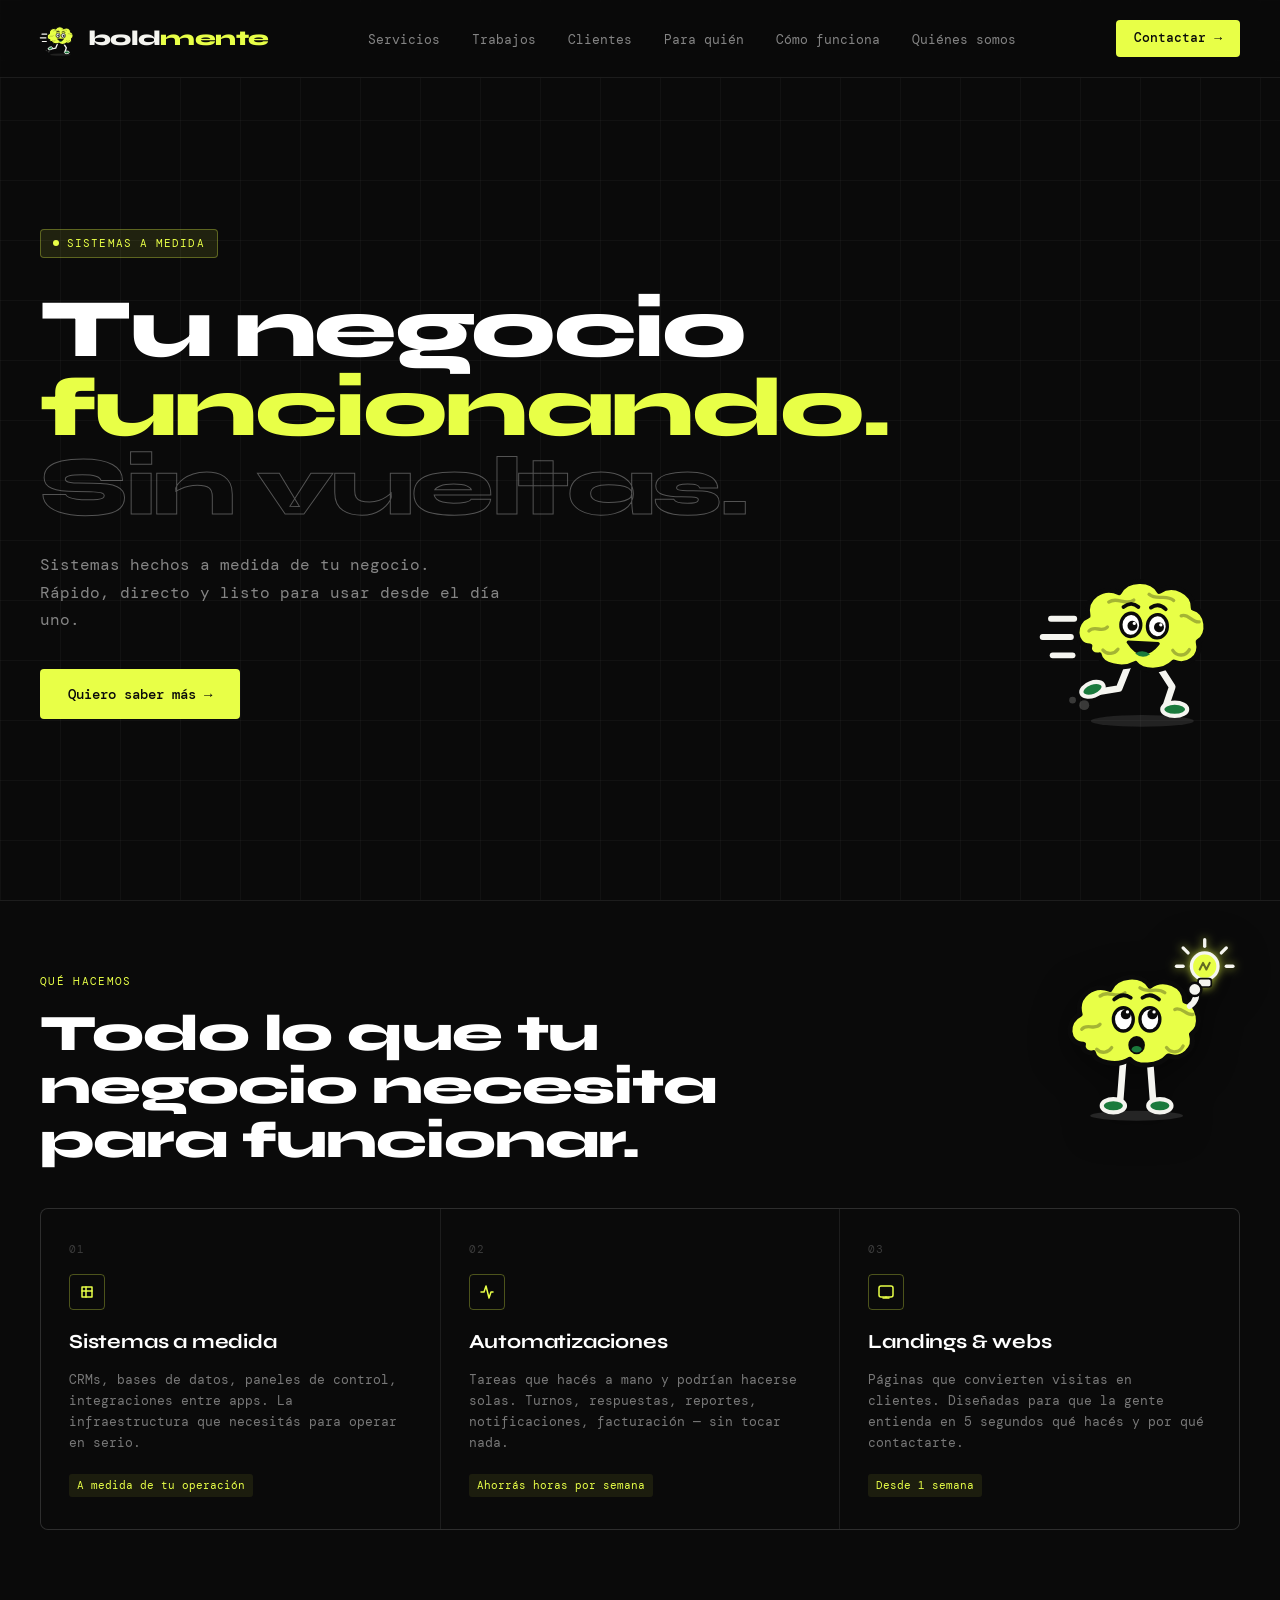
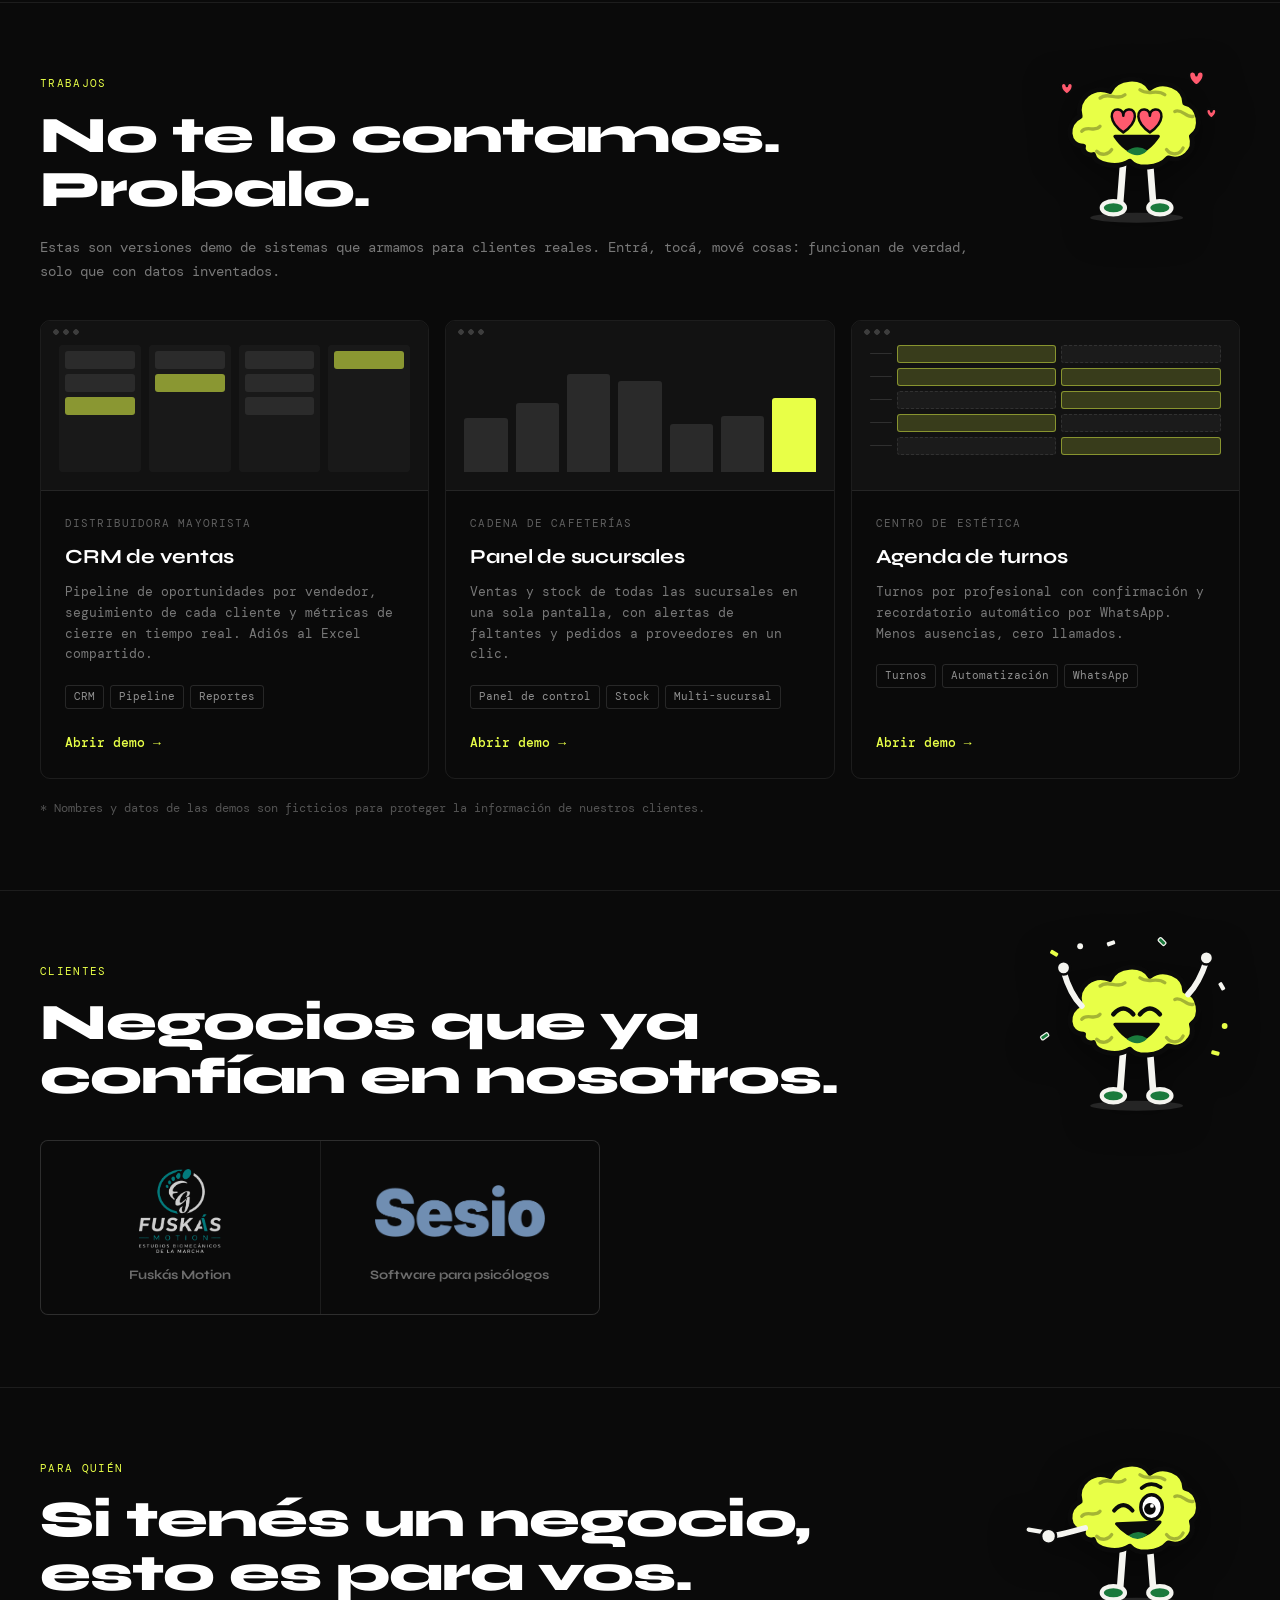
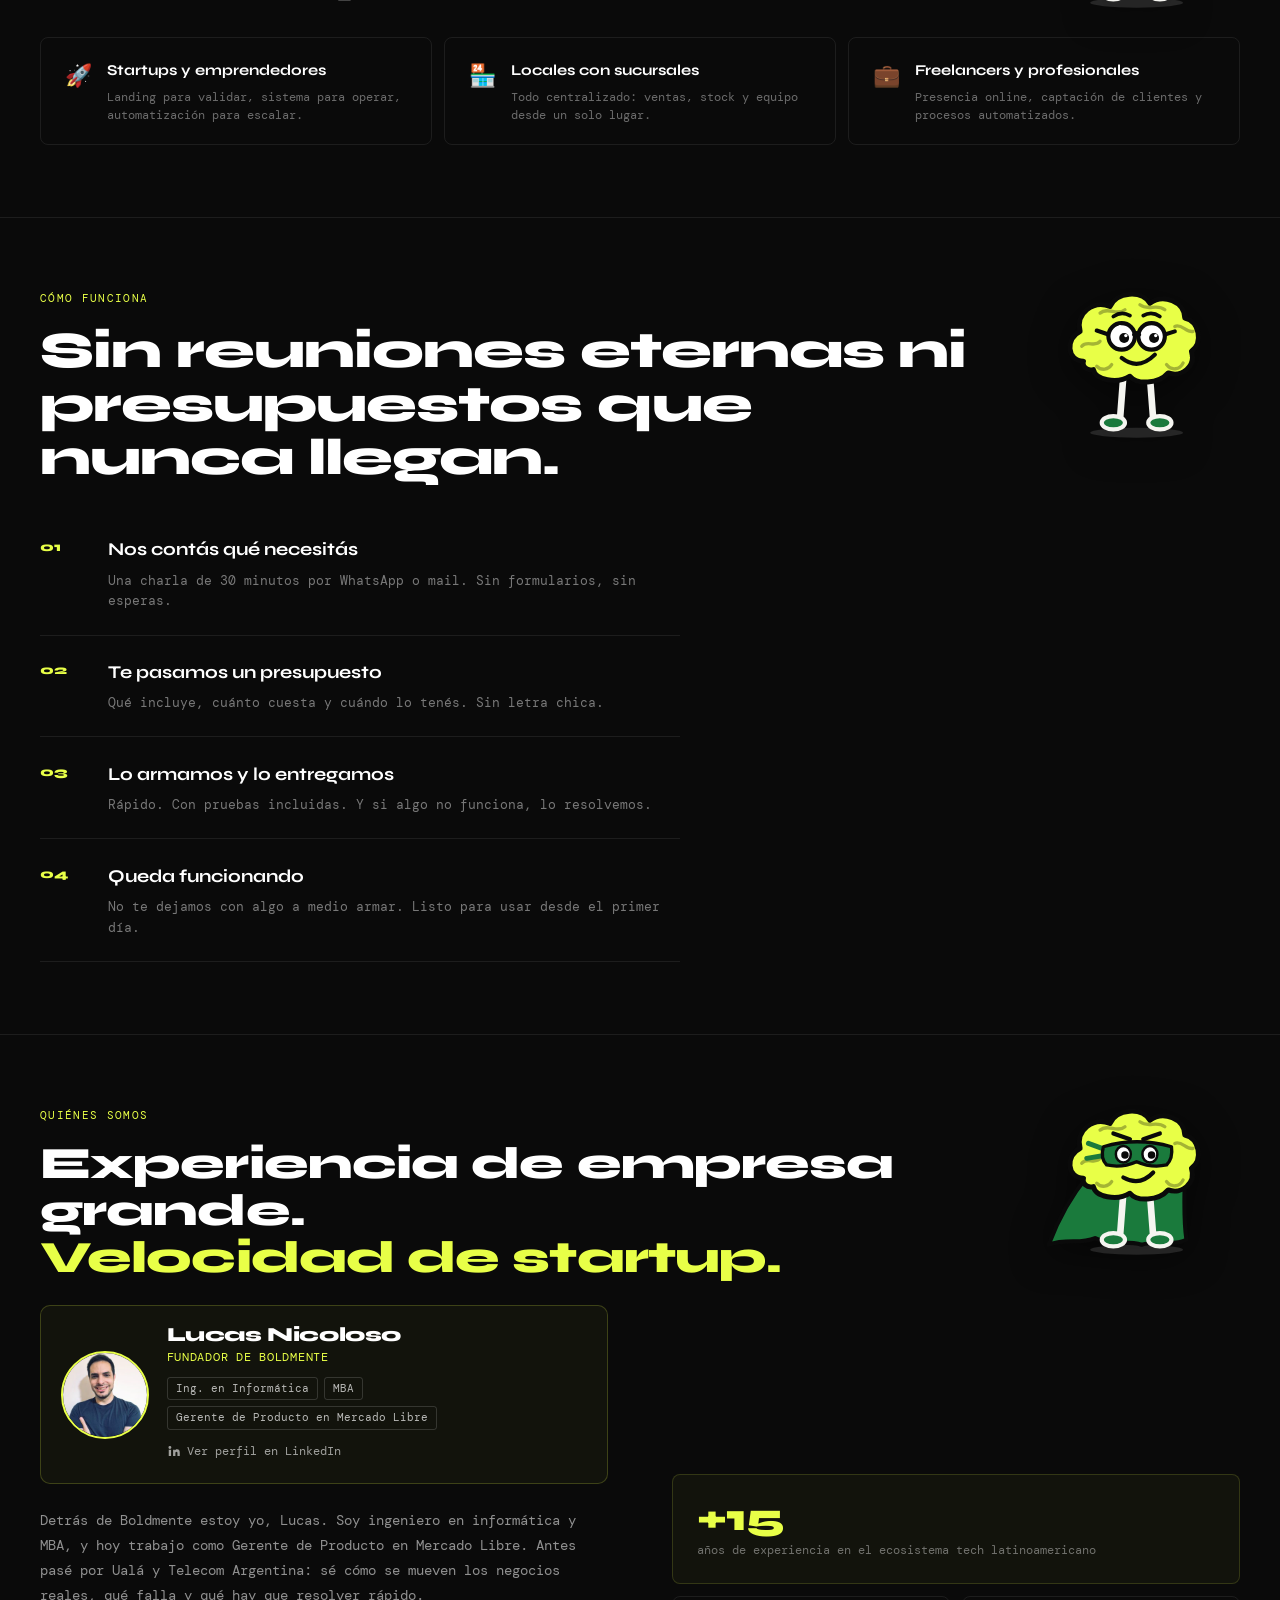
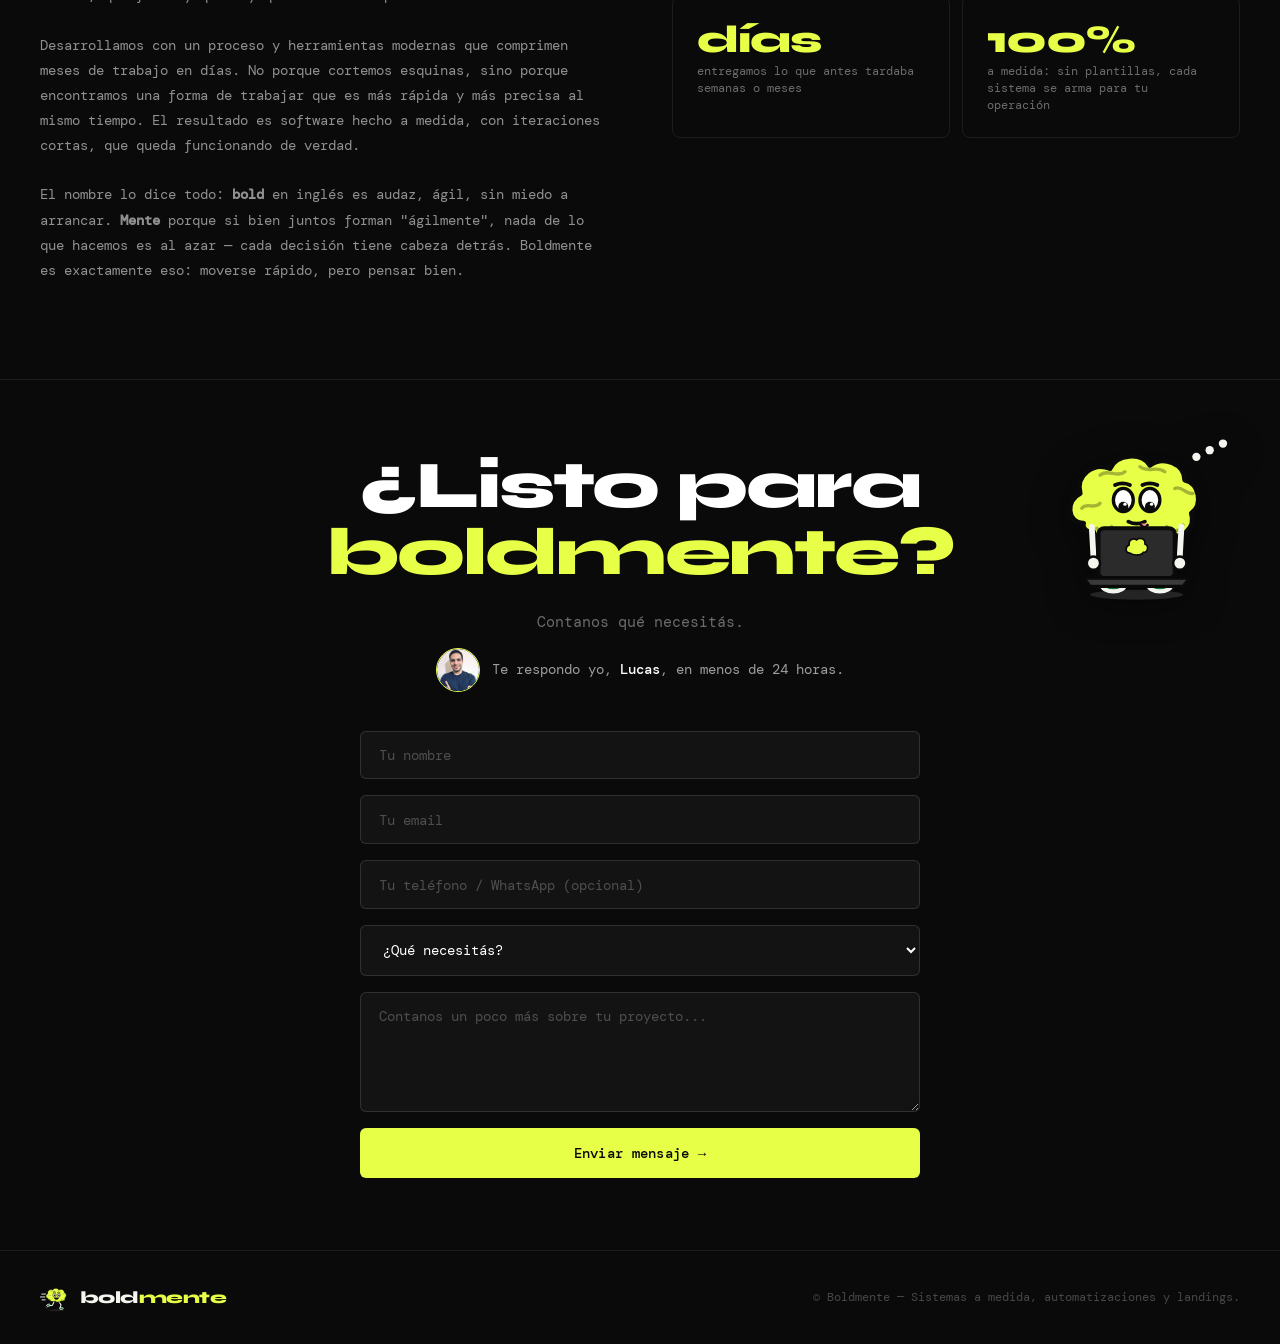
==== commit debea45b: "Centrar las cifras de Quiénes somos contra la tarjeta y el texto El título pasa a su propia fila arr" ====
--- a/index.html
+++ b/index.html
@@ -528,7 +528,6 @@
 
   @media (max-width: 700px) {
     .nosotros-inner { grid-template-columns: minmax(0, 1fr); gap: 2rem; }
-    #nosotros .nosotros-tagline { padding-right: calc(var(--buddy-w) + 1rem); }
     .nosotros-stats { grid-template-columns: minmax(0, 1fr) minmax(0, 1fr); }
   }
 
@@ -921,9 +920,8 @@
   .has-buddy > .section-tag,
   .has-buddy > .section-title,
   .has-buddy > .servicios-header,
-  .has-buddy > .trabajos-intro { max-width: calc(100% - var(--buddy-w) - 2rem); }
-  #nosotros .nosotros-inner { margin-top: 1rem; }
-  @media (min-width: 701px) { #nosotros .nosotros-stats { margin-top: calc(var(--buddy-w) * 0.75); } }
+  .has-buddy > .trabajos-intro,
+  .has-buddy > .nosotros-tagline { max-width: calc(100% - var(--buddy-w) - 2rem); }
   #contacto .cta-title { padding-inline: calc(var(--buddy-w) + 1rem); font-size: clamp(2.25rem, 4.6vw + 0.5rem, 5rem); }
 
   /* menú en pantallas medianas: menos espacio entre links, y sin links donde no entran */
@@ -1029,10 +1027,9 @@
     .hero-sub { font-size: 14px; margin-bottom: 2rem; }
     .hero-mascot { width: calc(118px * 240 / 262); right: -0.25rem; bottom: -0.6rem; }
     .buddy { position: relative; top: auto; right: auto; float: right; width: 118px; margin: -0.75rem -0.5rem 0.25rem 0.5rem; }
-    .has-buddy > .section-tag, .has-buddy > .section-title, .has-buddy > .servicios-header, .has-buddy > .trabajos-intro { max-width: none; }
+    .has-buddy > .section-tag, .has-buddy > .section-title, .has-buddy > .servicios-header, .has-buddy > .trabajos-intro, .has-buddy > .nosotros-tagline { max-width: none; }
     #contacto .cta-title { padding-inline: 0; font-size: clamp(1.6rem, 9vw, 5rem); }
     #nosotros .nosotros-inner { display: block; }
-    #nosotros .nosotros-tagline { padding-right: 0; }
     .fundador { gap: 0.9rem; padding: 1rem; }
     .fundador img { width: 64px; height: 64px; }
     .fundador-nombre { font-size: 18px; }
@@ -1444,9 +1441,9 @@
     </svg>
   </div>
   <p class="section-tag">Quiénes somos</p>
+  <h2 class="nosotros-tagline">Experiencia de empresa grande.<br><span class="lima">Velocidad de startup.</span></h2>
   <div class="nosotros-inner">
     <div>
-      <h2 class="nosotros-tagline">Experiencia de empresa grande.<br><span class="lima">Velocidad de startup.</span></h2>
       <div class="fundador">
         <img src="/lucas-nicoloso.jpg" alt="Lucas Nicoloso, fundador de Boldmente" width="88" height="88" loading="lazy">
         <div class="fundador-info">
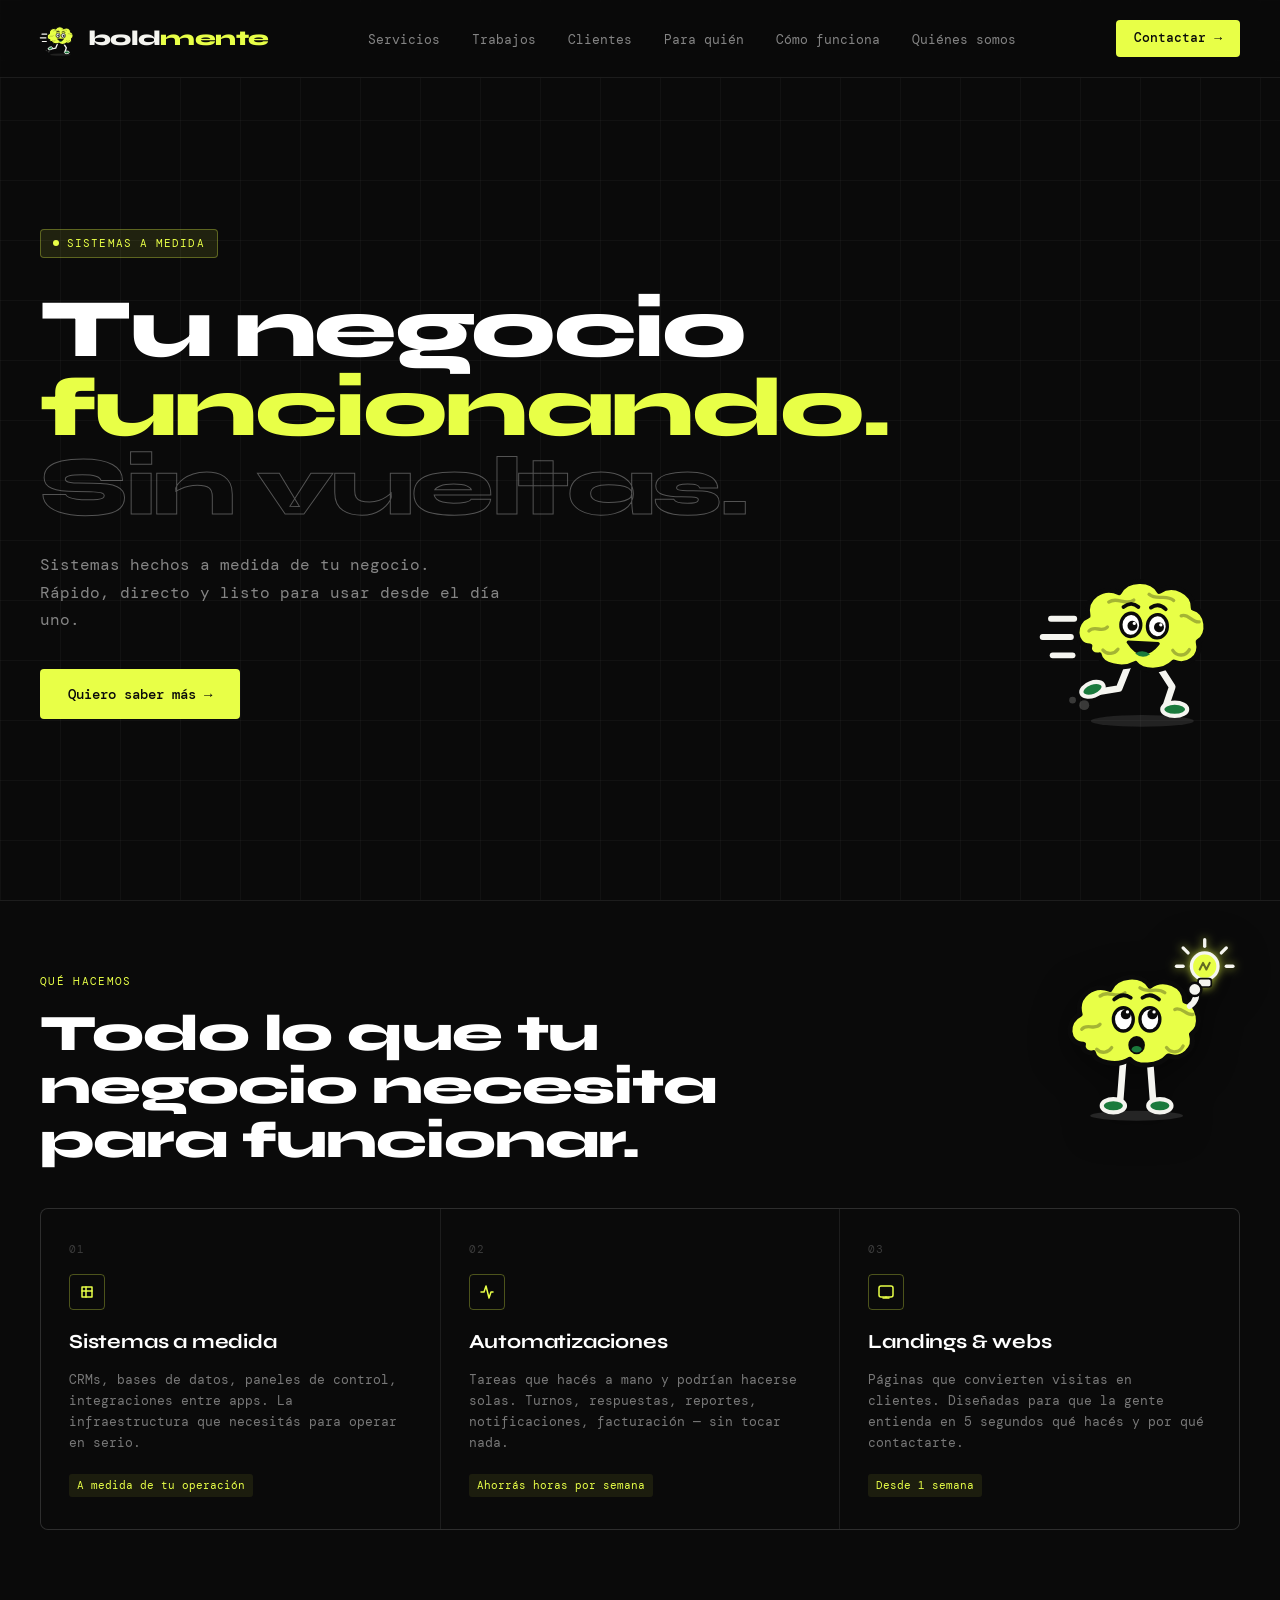
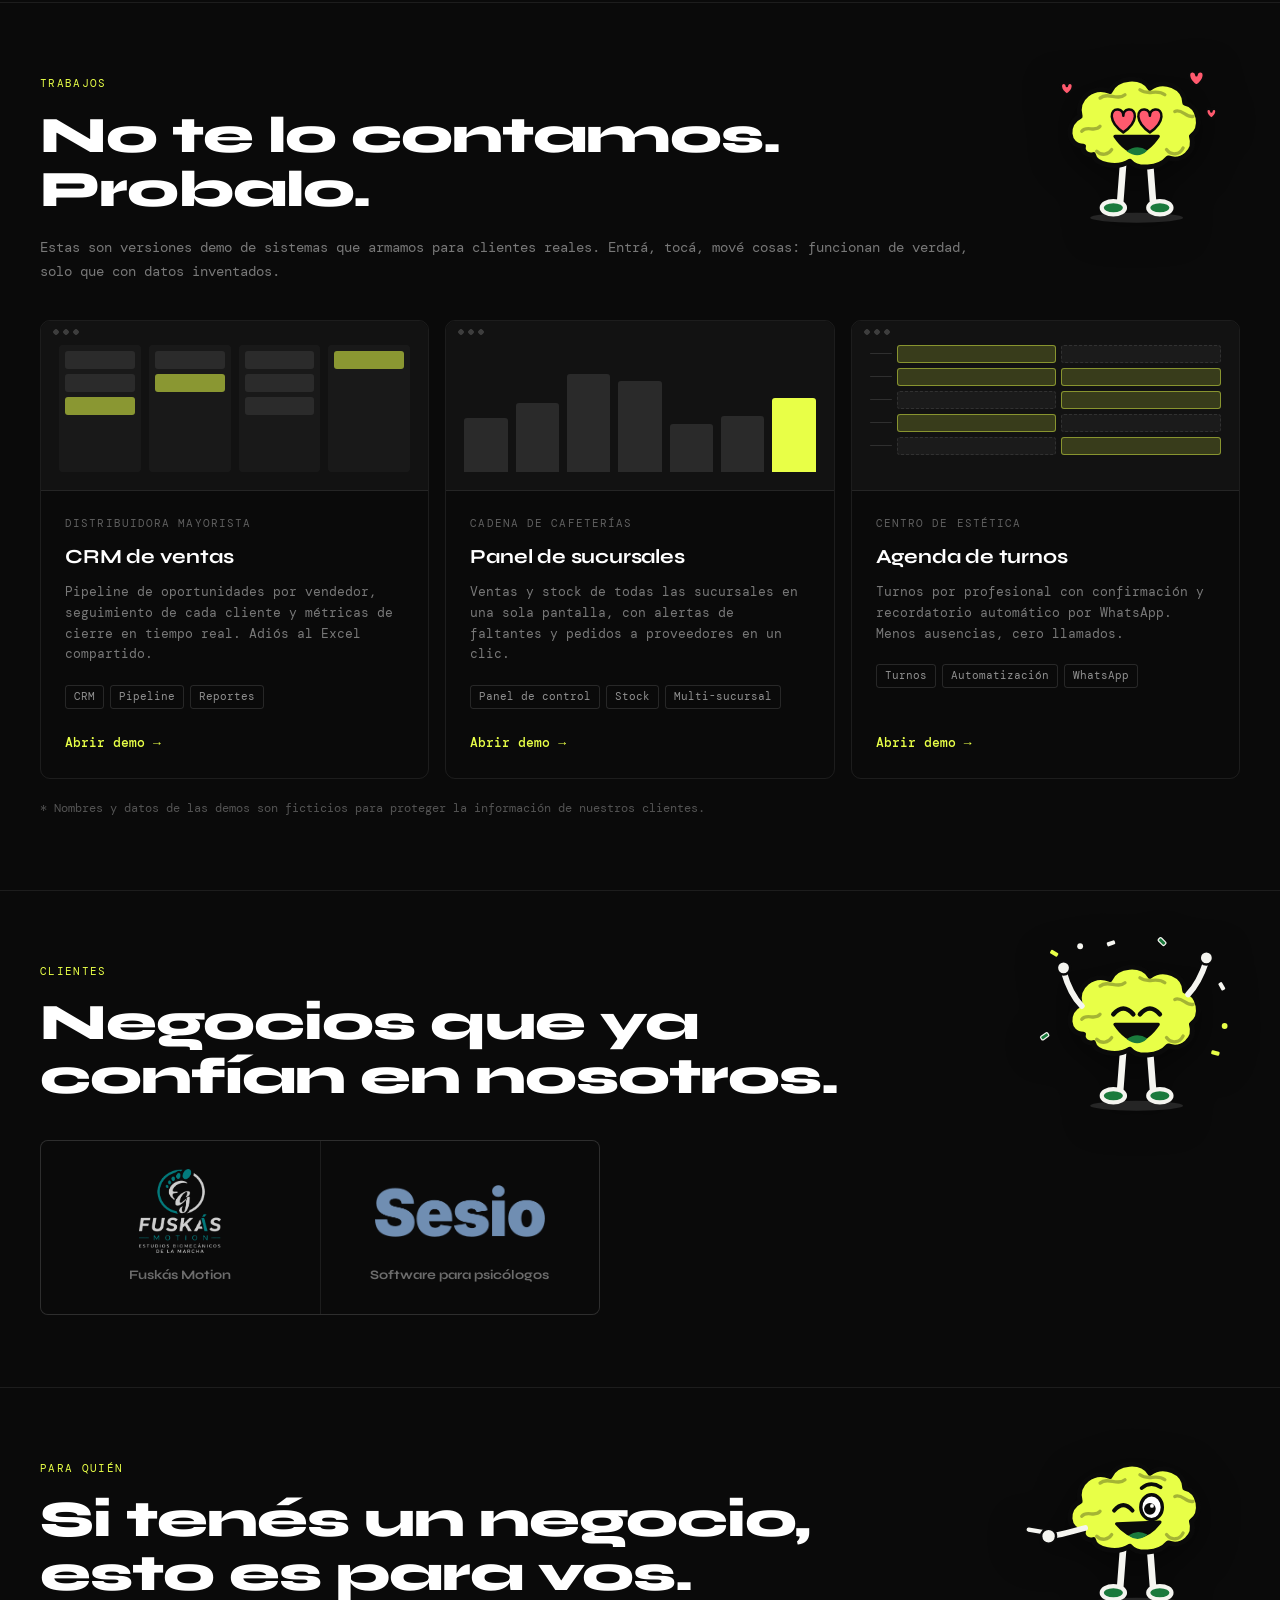
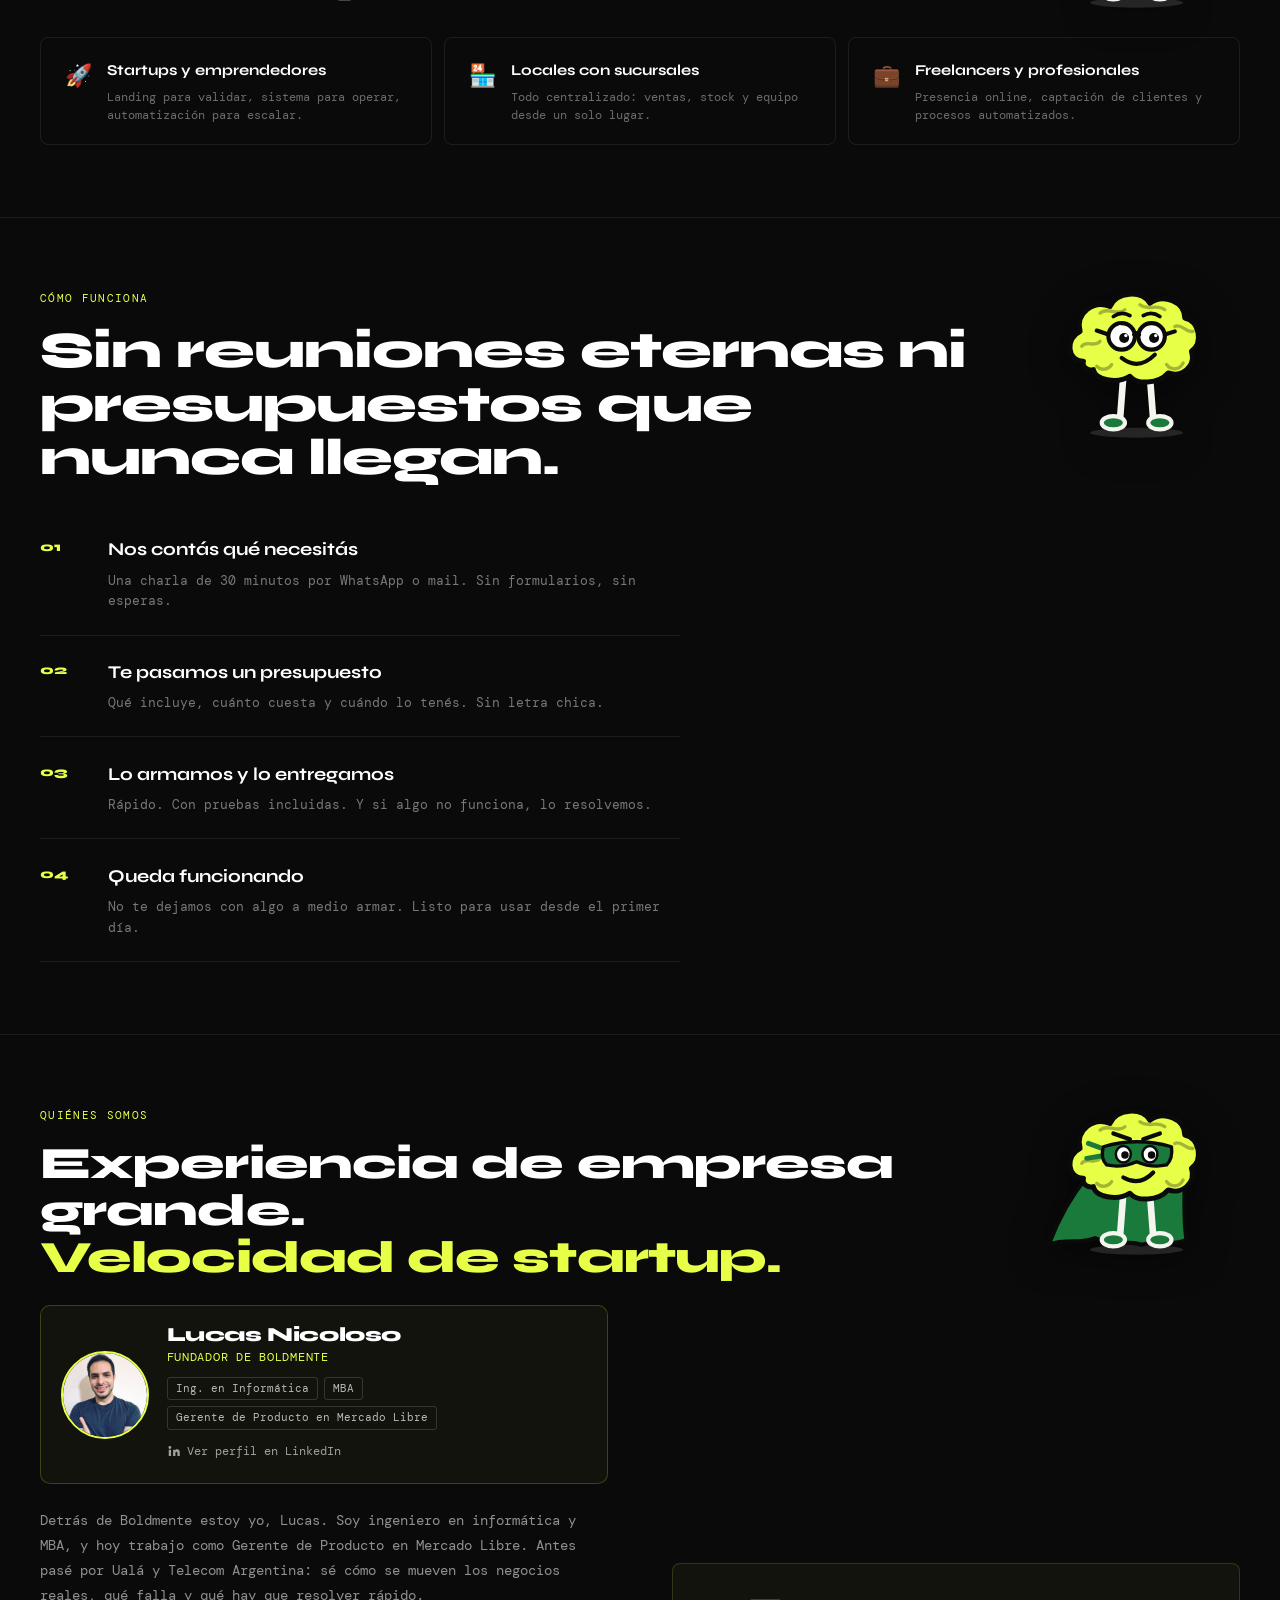
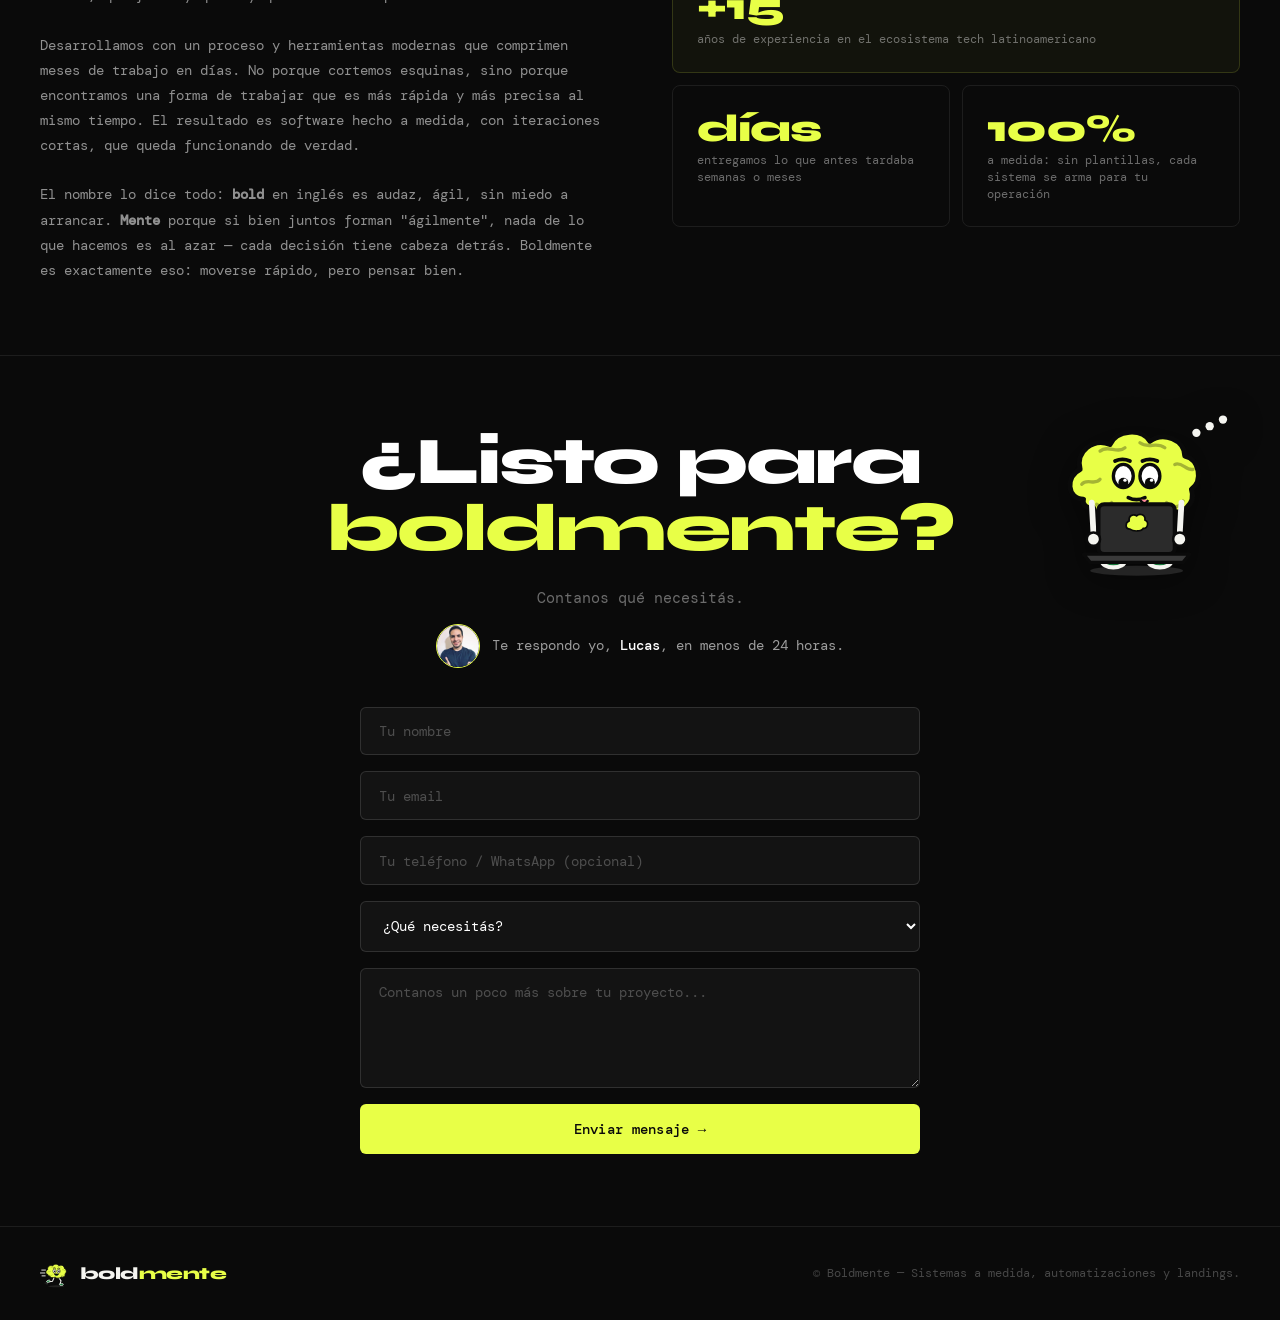
==== commit d04ae98a: "Bajar las cifras de Quiénes somos al centro de los párrafos La tarjeta del fundador queda sola arrib" ====
--- a/index.html
+++ b/index.html
@@ -519,16 +519,22 @@
   }
 
   /* quienes somos */
+  /* la tarjeta del fundador va arriba a la izquierda; las cifras se centran contra los párrafos de abajo */
   .nosotros-inner {
     display: grid;
     grid-template-columns: minmax(0, 1fr) minmax(0, 1fr);
-    gap: 4rem;
-    align-items: center;
-  }
+    column-gap: 4rem;
+    align-items: start;
+  }
+  .nosotros-col { display: contents; }
+  .nosotros-col > .fundador { grid-column: 1; grid-row: 1; }
+  .nosotros-col > .nosotros-texto { grid-column: 1; }
+  .nosotros-col > .nosotros-texto:last-child { margin-bottom: 0; }
+  .nosotros-stats { grid-column: 2; grid-row: 2 / span 3; align-self: center; }
 
   @media (max-width: 700px) {
-    .nosotros-inner { grid-template-columns: minmax(0, 1fr); gap: 2rem; }
-    .nosotros-stats { grid-template-columns: minmax(0, 1fr) minmax(0, 1fr); }
+    .nosotros-inner { grid-template-columns: minmax(0, 1fr); }
+    .nosotros-stats { grid-column: 1; grid-row: auto; margin-top: 1rem; grid-template-columns: minmax(0, 1fr) minmax(0, 1fr); }
   }
 
   .nosotros-tagline {
@@ -1443,7 +1449,7 @@
   <p class="section-tag">Quiénes somos</p>
   <h2 class="nosotros-tagline">Experiencia de empresa grande.<br><span class="lima">Velocidad de startup.</span></h2>
   <div class="nosotros-inner">
-    <div>
+    <div class="nosotros-col">
       <div class="fundador">
         <img src="/lucas-nicoloso.jpg" alt="Lucas Nicoloso, fundador de Boldmente" width="88" height="88" loading="lazy">
         <div class="fundador-info">
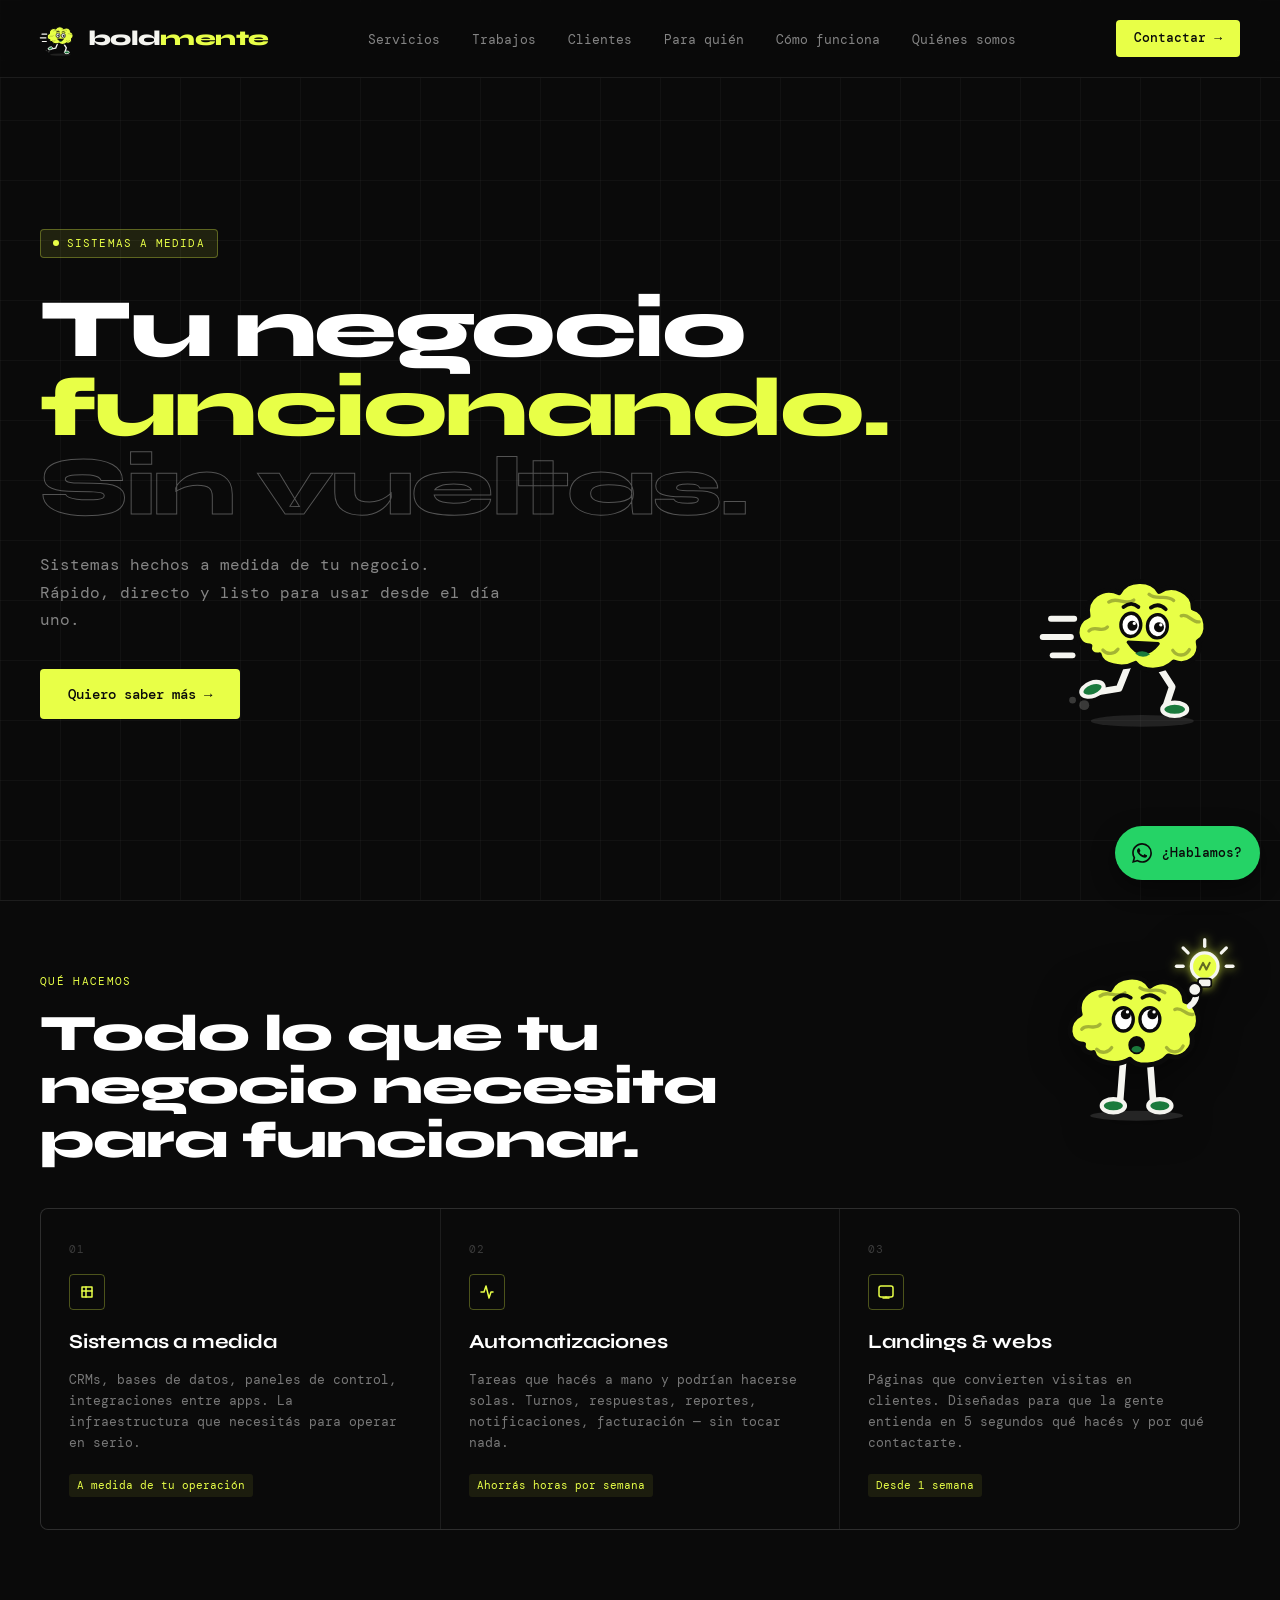
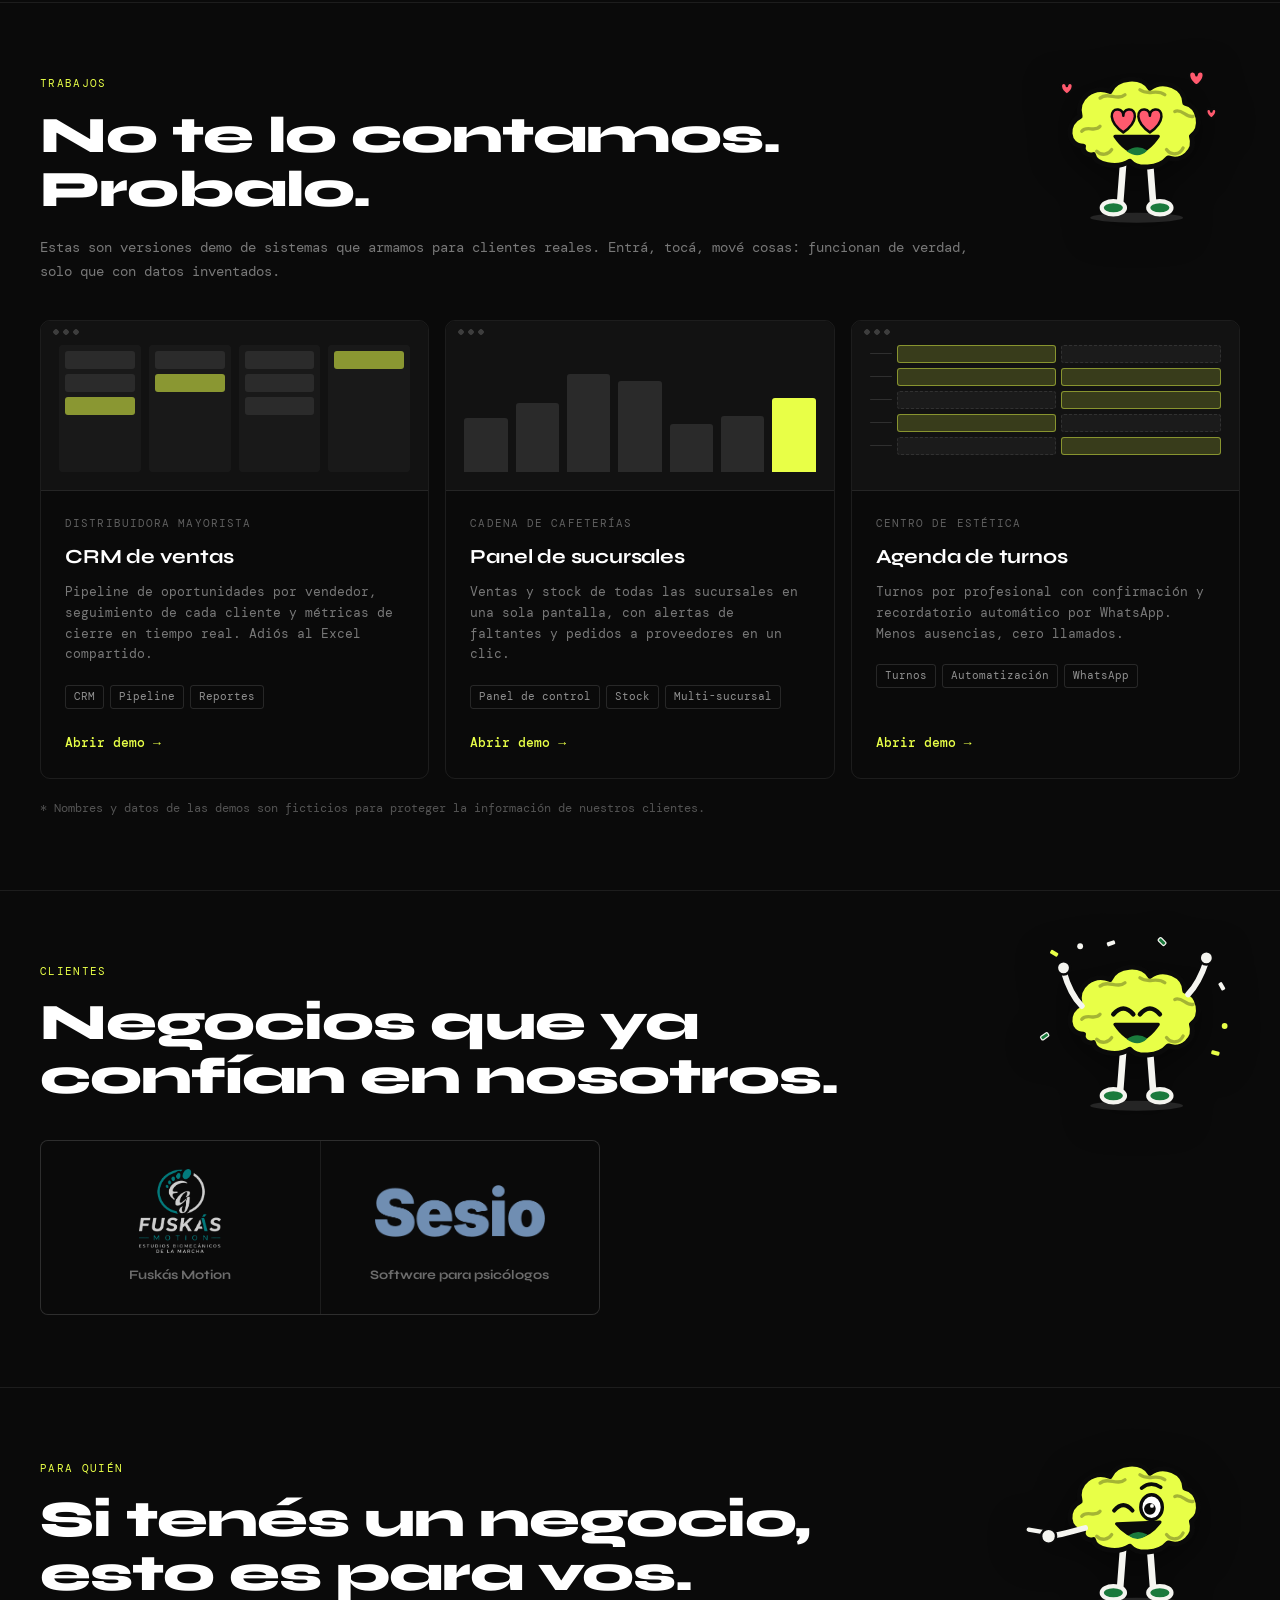
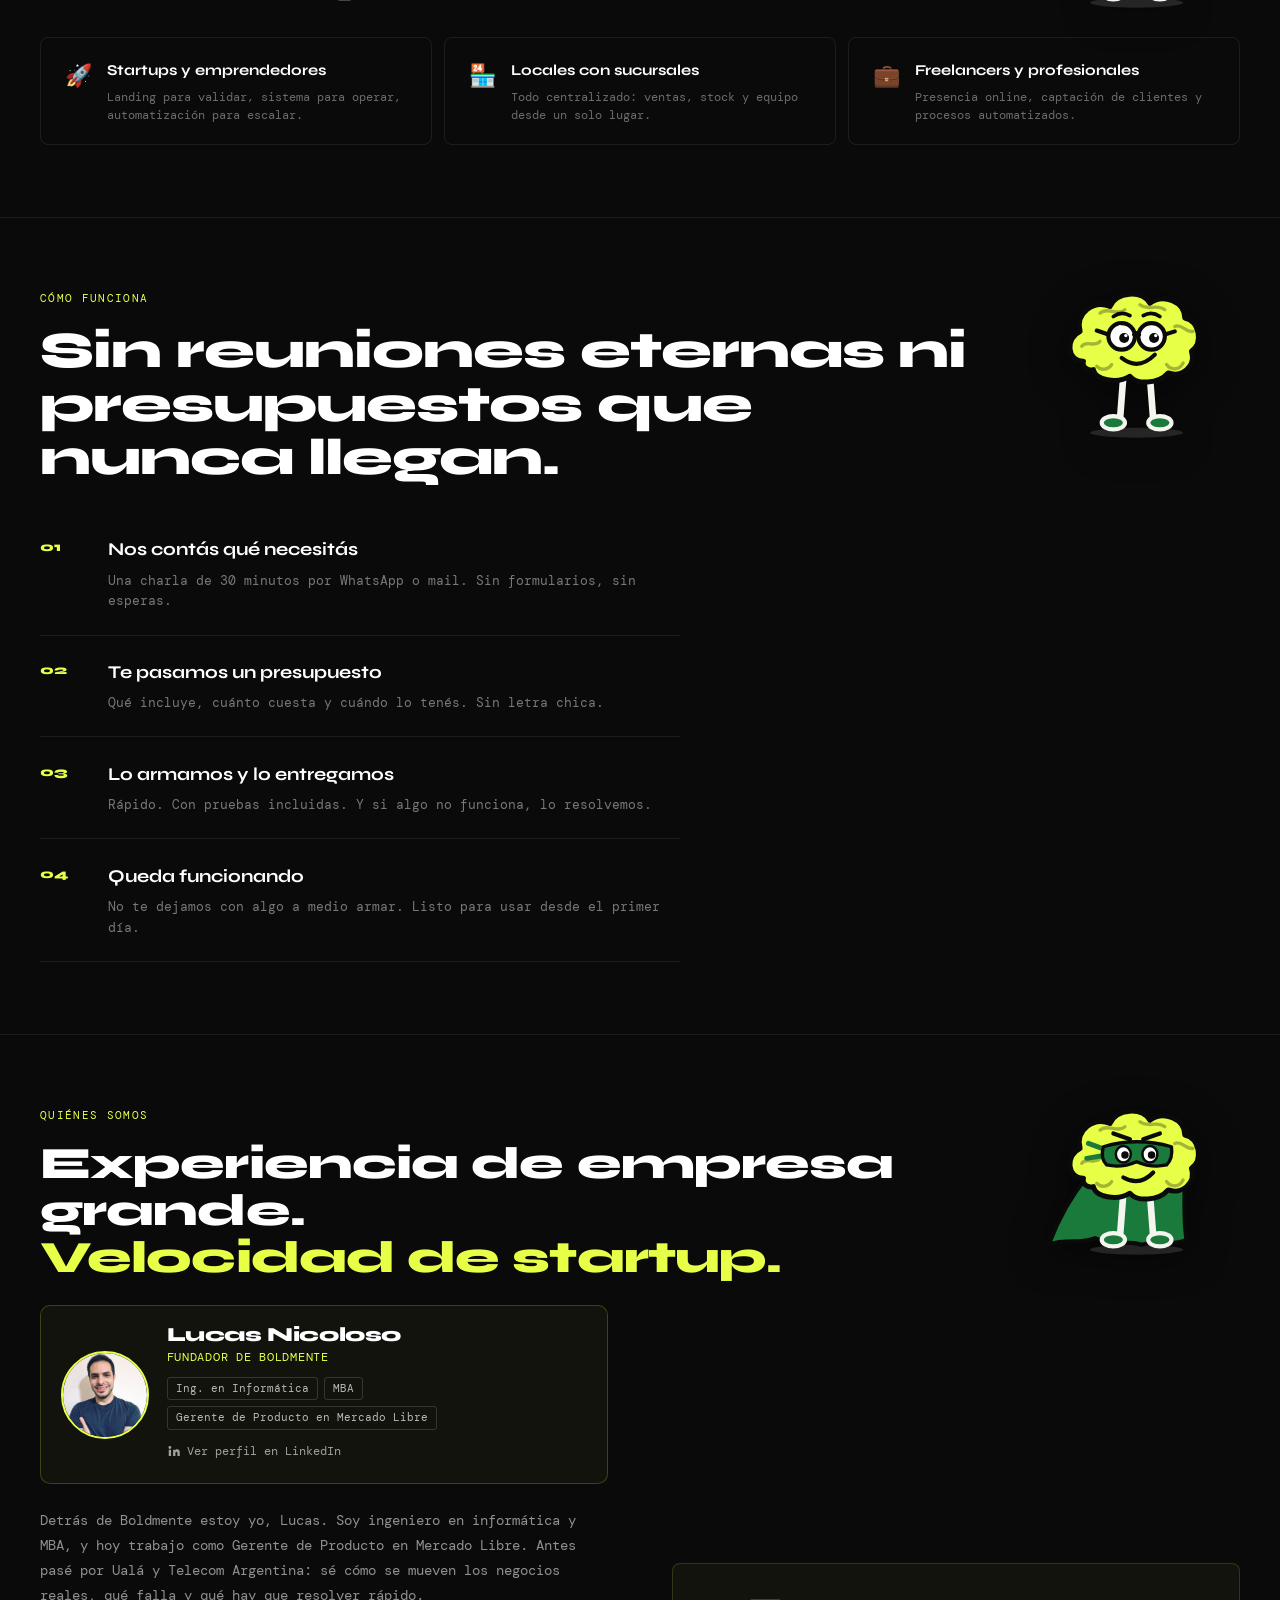
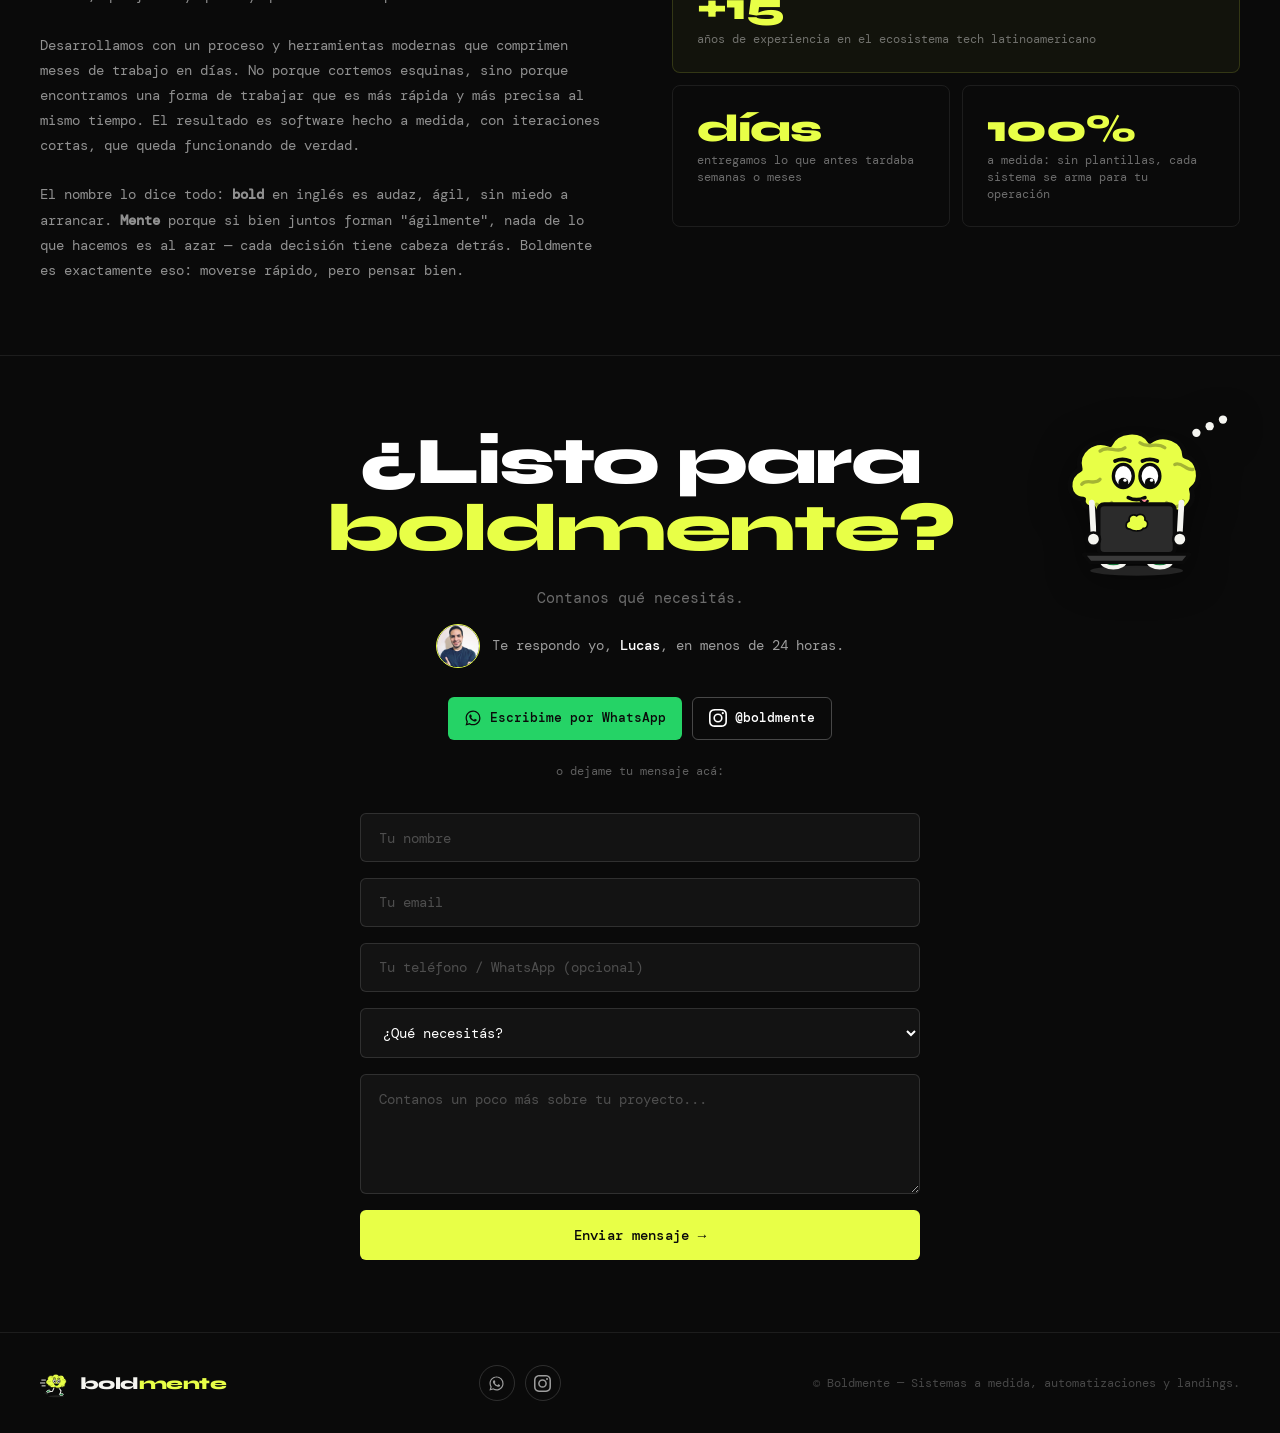
==== commit 13f30086: "Sumar accesos directos a WhatsApp e Instagram - Botón flotante de WhatsApp abajo a la derecha (en mo" ====
--- a/index.html
+++ b/index.html
@@ -656,6 +656,57 @@
   .cta-persona img { width: 44px; height: 44px; border-radius: 50%; object-fit: cover; border: 1.5px solid var(--lima); flex-shrink: 0; }
   .cta-persona strong { color: #fff; font-weight: 500; }
 
+  /* canales directos: WhatsApp e Instagram */
+  .canales { display: flex; justify-content: center; flex-wrap: wrap; gap: 10px; margin-top: 1.4rem; }
+  .canal {
+    display: inline-flex; align-items: center; gap: 8px;
+    padding: 10px 16px;
+    border-radius: 6px;
+    font-family: 'DM Mono', monospace; font-size: 13px; font-weight: 500;
+    text-decoration: none;
+    transition: transform 0.15s, background 0.2s, border-color 0.2s;
+  }
+  .canal svg { width: 18px; height: 18px; flex-shrink: 0; }
+  .canal:hover { transform: translateY(-2px); }
+  .canal-wa { background: #25D366; color: #0A0A0A; }
+  .canal-wa:hover { background: #2fe374; }
+  .canal-ig { color: #fff; border: 0.5px solid rgba(255,255,255,0.25); }
+  .canal-ig:hover { border-color: var(--lima); color: var(--lima); }
+  .canales-o { font-size: 12px; color: rgba(255,255,255,0.35); margin-top: 1.4rem; }
+
+  .footer-redes { display: flex; gap: 10px; }
+  .footer-redes a {
+    width: 36px; height: 36px; border-radius: 50%;
+    display: grid; place-items: center;
+    color: rgba(255,255,255,0.6);
+    border: 0.5px solid rgba(255,255,255,0.15);
+    transition: color 0.2s, border-color 0.2s;
+  }
+  .footer-redes a:hover { color: var(--lima); border-color: var(--lima); }
+  .footer-redes svg { width: 17px; height: 17px; }
+
+  /* botón flotante de WhatsApp */
+  .wa-flotante {
+    position: fixed;
+    right: 20px;
+    bottom: calc(20px + env(safe-area-inset-bottom, 0px));
+    z-index: 95;
+    display: inline-flex; align-items: center; gap: 8px;
+    height: 54px;
+    padding: 0 18px 0 15px;
+    border-radius: 999px;
+    background: #25D366;
+    color: #0A0A0A;
+    font-family: 'DM Mono', monospace; font-size: 13px; font-weight: 500;
+    text-decoration: none;
+    box-shadow: 0 8px 24px rgba(0,0,0,0.45);
+    transition: transform 0.3s cubic-bezier(.3,1.4,.5,1), opacity 0.25s;
+  }
+  .wa-flotante svg { width: 24px; height: 24px; }
+  .wa-flotante:hover { transform: translateY(-3px); }
+  .wa-flotante.oculto { opacity: 0; transform: translateY(20px) scale(0.8); pointer-events: none; }
+  .wa-flotante:focus-visible, .canal:focus-visible, .footer-redes a:focus-visible { outline: 2px solid var(--lima); outline-offset: 3px; }
+
   /* cta final */
   .cta-section {
     padding: 4.5rem var(--gutter);
@@ -1085,7 +1136,9 @@
     .cta-sub { margin-bottom: 0; }
     .contacto-form { margin-top: 1.75rem; gap: 0.75rem; }
 
-    footer { padding: 1.5rem 1.25rem; }
+    footer { padding: 1.5rem 1.25rem 5.5rem; }
+    .wa-flotante { right: 14px; bottom: calc(14px + env(safe-area-inset-bottom, 0px)); height: 52px; width: 52px; padding: 0; justify-content: center; }
+    .wa-flotante-texto { display: none; }
   }
 
   @media (max-width: 359px) {
@@ -1511,6 +1564,11 @@
     <img src="/lucas-nicoloso.jpg" alt="" width="44" height="44" loading="lazy">
     <span>Te respondo yo, <strong>Lucas</strong>, en menos de 24 horas.</span>
   </div>
+  <div class="canales">
+    <a class="canal canal-wa" href="https://wa.me/5491127679057?text=Hola%2C%20necesito%20ayuda%20del%20equipo%20de%20Boldmente" target="_blank" rel="noopener" data-canal="whatsapp_contacto"><svg viewBox="0 0 24 24" aria-hidden="true" focusable="false"><path fill="currentColor" d="M12.04 2C6.58 2 2.13 6.45 2.13 11.91c0 1.75.46 3.45 1.32 4.95L2.05 22l5.25-1.38a9.9 9.9 0 0 0 4.74 1.21h.01c5.46 0 9.91-4.45 9.91-9.91A9.85 9.85 0 0 0 12.04 2zm0 18.15h-.01a8.2 8.2 0 0 1-4.19-1.15l-.3-.18-3.12.82.83-3.04-.2-.31a8.22 8.22 0 0 1-1.26-4.38c0-4.54 3.7-8.24 8.25-8.24 2.2 0 4.27.86 5.83 2.42a8.18 8.18 0 0 1 2.41 5.83c0 4.54-3.7 8.23-8.24 8.23zm4.52-6.16c-.25-.12-1.47-.72-1.69-.81-.23-.08-.39-.12-.56.13-.16.25-.64.81-.78.97-.14.17-.29.19-.54.06-.25-.12-1.05-.39-1.99-1.23-.74-.66-1.23-1.47-1.38-1.72-.14-.25-.02-.38.11-.51.11-.11.25-.29.37-.43.13-.15.17-.25.25-.42.08-.17.04-.31-.02-.43-.06-.12-.56-1.34-.76-1.84-.2-.48-.41-.42-.56-.43h-.48c-.17 0-.43.06-.66.31-.23.25-.87.85-.87 2.07 0 1.22.89 2.4 1.01 2.56.12.17 1.75 2.67 4.24 3.74.59.26 1.05.41 1.41.52.59.19 1.13.16 1.56.1.48-.07 1.47-.6 1.67-1.18.21-.58.21-1.07.14-1.18-.06-.1-.22-.16-.47-.28z"/></svg>Escribime por WhatsApp</a>
+    <a class="canal canal-ig" href="https://www.instagram.com/boldmente/" target="_blank" rel="noopener" data-canal="instagram_contacto"><svg viewBox="0 0 24 24" aria-hidden="true" focusable="false"><path fill="currentColor" d="M12 2.16c3.2 0 3.58.01 4.85.07 1.17.05 1.8.25 2.22.41.56.22.96.48 1.38.9.42.42.68.82.9 1.38.16.42.36 1.05.41 2.22.06 1.27.07 1.65.07 4.85s-.01 3.58-.07 4.85c-.05 1.17-.25 1.8-.41 2.22-.22.56-.48.96-.9 1.38-.42.42-.82.68-1.38.9-.42.16-1.05.36-2.22.41-1.27.06-1.65.07-4.85.07s-3.58-.01-4.85-.07c-1.17-.05-1.8-.25-2.22-.41a3.7 3.7 0 0 1-1.38-.9 3.7 3.7 0 0 1-.9-1.38c-.16-.42-.36-1.05-.41-2.22C2.17 15.58 2.16 15.2 2.16 12s.01-3.58.07-4.85c.05-1.17.25-1.8.41-2.22.22-.56.48-.96.9-1.38.42-.42.82-.68 1.38-.9.42-.16 1.05-.36 2.22-.41C8.42 2.17 8.8 2.16 12 2.16zM12 0C8.74 0 8.33.01 7.05.07 5.78.13 4.9.33 4.14.63a5.86 5.86 0 0 0-2.13 1.38A5.86 5.86 0 0 0 .63 4.14C.33 4.9.13 5.78.07 7.05.01 8.33 0 8.74 0 12s.01 3.67.07 4.95c.06 1.27.26 2.15.56 2.91.31.79.72 1.46 1.38 2.13a5.86 5.86 0 0 0 2.13 1.38c.76.3 1.64.5 2.91.56C8.33 23.99 8.74 24 12 24s3.67-.01 4.95-.07c1.27-.06 2.15-.26 2.91-.56a5.86 5.86 0 0 0 2.13-1.38 5.86 5.86 0 0 0 1.38-2.13c.3-.76.5-1.64.56-2.91.06-1.28.07-1.69.07-4.95s-.01-3.67-.07-4.95c-.06-1.27-.26-2.15-.56-2.91a5.86 5.86 0 0 0-1.38-2.13A5.86 5.86 0 0 0 19.86.63C19.1.33 18.22.13 16.95.07 15.67.01 15.26 0 12 0zm0 5.84a6.16 6.16 0 1 0 0 12.32 6.16 6.16 0 0 0 0-12.32zM12 16a4 4 0 1 1 0-8 4 4 0 0 1 0 8zm6.4-11.85a1.44 1.44 0 1 0 0 2.88 1.44 1.44 0 0 0 0-2.88z"/></svg>@boldmente</a>
+  </div>
+  <p class="canales-o">o dejame tu mensaje acá:</p>
 
   <form class="contacto-form" id="contacto-form">
     <input type="text" name="nombre" placeholder="Tu nombre" required>
@@ -1566,8 +1624,14 @@
     </svg>
     <span class="wordmark"><span class="wm-bold">bold</span><span class="wm-mente">mente</span></span>
   </div>
+  <div class="footer-redes">
+    <a href="https://wa.me/5491127679057?text=Hola%2C%20necesito%20ayuda%20del%20equipo%20de%20Boldmente" target="_blank" rel="noopener" aria-label="WhatsApp de Boldmente" data-canal="whatsapp_pie"><svg viewBox="0 0 24 24" aria-hidden="true" focusable="false"><path fill="currentColor" d="M12.04 2C6.58 2 2.13 6.45 2.13 11.91c0 1.75.46 3.45 1.32 4.95L2.05 22l5.25-1.38a9.9 9.9 0 0 0 4.74 1.21h.01c5.46 0 9.91-4.45 9.91-9.91A9.85 9.85 0 0 0 12.04 2zm0 18.15h-.01a8.2 8.2 0 0 1-4.19-1.15l-.3-.18-3.12.82.83-3.04-.2-.31a8.22 8.22 0 0 1-1.26-4.38c0-4.54 3.7-8.24 8.25-8.24 2.2 0 4.27.86 5.83 2.42a8.18 8.18 0 0 1 2.41 5.83c0 4.54-3.7 8.23-8.24 8.23zm4.52-6.16c-.25-.12-1.47-.72-1.69-.81-.23-.08-.39-.12-.56.13-.16.25-.64.81-.78.97-.14.17-.29.19-.54.06-.25-.12-1.05-.39-1.99-1.23-.74-.66-1.23-1.47-1.38-1.72-.14-.25-.02-.38.11-.51.11-.11.25-.29.37-.43.13-.15.17-.25.25-.42.08-.17.04-.31-.02-.43-.06-.12-.56-1.34-.76-1.84-.2-.48-.41-.42-.56-.43h-.48c-.17 0-.43.06-.66.31-.23.25-.87.85-.87 2.07 0 1.22.89 2.4 1.01 2.56.12.17 1.75 2.67 4.24 3.74.59.26 1.05.41 1.41.52.59.19 1.13.16 1.56.1.48-.07 1.47-.6 1.67-1.18.21-.58.21-1.07.14-1.18-.06-.1-.22-.16-.47-.28z"/></svg></a>
+    <a href="https://www.instagram.com/boldmente/" target="_blank" rel="noopener" aria-label="Instagram de Boldmente" data-canal="instagram_pie"><svg viewBox="0 0 24 24" aria-hidden="true" focusable="false"><path fill="currentColor" d="M12 2.16c3.2 0 3.58.01 4.85.07 1.17.05 1.8.25 2.22.41.56.22.96.48 1.38.9.42.42.68.82.9 1.38.16.42.36 1.05.41 2.22.06 1.27.07 1.65.07 4.85s-.01 3.58-.07 4.85c-.05 1.17-.25 1.8-.41 2.22-.22.56-.48.96-.9 1.38-.42.42-.82.68-1.38.9-.42.16-1.05.36-2.22.41-1.27.06-1.65.07-4.85.07s-3.58-.01-4.85-.07c-1.17-.05-1.8-.25-2.22-.41a3.7 3.7 0 0 1-1.38-.9 3.7 3.7 0 0 1-.9-1.38c-.16-.42-.36-1.05-.41-2.22C2.17 15.58 2.16 15.2 2.16 12s.01-3.58.07-4.85c.05-1.17.25-1.8.41-2.22.22-.56.48-.96.9-1.38.42-.42.82-.68 1.38-.9.42-.16 1.05-.36 2.22-.41C8.42 2.17 8.8 2.16 12 2.16zM12 0C8.74 0 8.33.01 7.05.07 5.78.13 4.9.33 4.14.63a5.86 5.86 0 0 0-2.13 1.38A5.86 5.86 0 0 0 .63 4.14C.33 4.9.13 5.78.07 7.05.01 8.33 0 8.74 0 12s.01 3.67.07 4.95c.06 1.27.26 2.15.56 2.91.31.79.72 1.46 1.38 2.13a5.86 5.86 0 0 0 2.13 1.38c.76.3 1.64.5 2.91.56C8.33 23.99 8.74 24 12 24s3.67-.01 4.95-.07c1.27-.06 2.15-.26 2.91-.56a5.86 5.86 0 0 0 2.13-1.38 5.86 5.86 0 0 0 1.38-2.13c.3-.76.5-1.64.56-2.91.06-1.28.07-1.69.07-4.95s-.01-3.67-.07-4.95c-.06-1.27-.26-2.15-.56-2.91a5.86 5.86 0 0 0-1.38-2.13A5.86 5.86 0 0 0 19.86.63C19.1.33 18.22.13 16.95.07 15.67.01 15.26 0 12 0zm0 5.84a6.16 6.16 0 1 0 0 12.32 6.16 6.16 0 0 0 0-12.32zM12 16a4 4 0 1 1 0-8 4 4 0 0 1 0 8zm6.4-11.85a1.44 1.44 0 1 0 0 2.88 1.44 1.44 0 0 0 0-2.88z"/></svg></a>
+  </div>
   <div class="footer-copy">© Boldmente — Sistemas a medida, automatizaciones y landings.</div>
 </footer>
+
+<a class="wa-flotante" id="wa-flotante" href="https://wa.me/5491127679057?text=Hola%2C%20necesito%20ayuda%20del%20equipo%20de%20Boldmente" target="_blank" rel="noopener" aria-label="Escribinos por WhatsApp" data-canal="whatsapp_flotante"><svg viewBox="0 0 24 24" aria-hidden="true" focusable="false"><path fill="currentColor" d="M12.04 2C6.58 2 2.13 6.45 2.13 11.91c0 1.75.46 3.45 1.32 4.95L2.05 22l5.25-1.38a9.9 9.9 0 0 0 4.74 1.21h.01c5.46 0 9.91-4.45 9.91-9.91A9.85 9.85 0 0 0 12.04 2zm0 18.15h-.01a8.2 8.2 0 0 1-4.19-1.15l-.3-.18-3.12.82.83-3.04-.2-.31a8.22 8.22 0 0 1-1.26-4.38c0-4.54 3.7-8.24 8.25-8.24 2.2 0 4.27.86 5.83 2.42a8.18 8.18 0 0 1 2.41 5.83c0 4.54-3.7 8.23-8.24 8.23zm4.52-6.16c-.25-.12-1.47-.72-1.69-.81-.23-.08-.39-.12-.56.13-.16.25-.64.81-.78.97-.14.17-.29.19-.54.06-.25-.12-1.05-.39-1.99-1.23-.74-.66-1.23-1.47-1.38-1.72-.14-.25-.02-.38.11-.51.11-.11.25-.29.37-.43.13-.15.17-.25.25-.42.08-.17.04-.31-.02-.43-.06-.12-.56-1.34-.76-1.84-.2-.48-.41-.42-.56-.43h-.48c-.17 0-.43.06-.66.31-.23.25-.87.85-.87 2.07 0 1.22.89 2.4 1.01 2.56.12.17 1.75 2.67 4.24 3.74.59.26 1.05.41 1.41.52.59.19 1.13.16 1.56.1.48-.07 1.47-.6 1.67-1.18.21-.58.21-1.07.14-1.18-.06-.1-.22-.16-.47-.28z"/></svg><span class="wa-flotante-texto">¿Hablamos?</span></a>
 
 
 <script>
@@ -1598,6 +1662,16 @@
     });
   }, { rootMargin: '0px 0px -12% 0px' });
   cerebros.forEach(c => cerebroObs.observe(c));
+
+  // botón flotante de WhatsApp: se oculta en Contacto, donde ya están los botones
+  const waFlotante = document.getElementById('wa-flotante');
+  new IntersectionObserver(([e]) => waFlotante.classList.toggle('oculto', e.isIntersecting), { rootMargin: '0px 0px -30% 0px' })
+    .observe(document.getElementById('contacto'));
+
+  // clics en WhatsApp e Instagram como eventos de Google Analytics
+  document.querySelectorAll('[data-canal]').forEach(a => a.addEventListener('click', () => {
+    if (typeof gtag === 'function') gtag('event', 'contacto_canal', { canal: a.dataset.canal });
+  }));
 
   const pupilas = document.querySelectorAll('.hero-mascot .bm-pupils');
   if (pupilas.length && matchMedia('(pointer: fine)').matches && !matchMedia('(prefers-reduced-motion: reduce)').matches) {
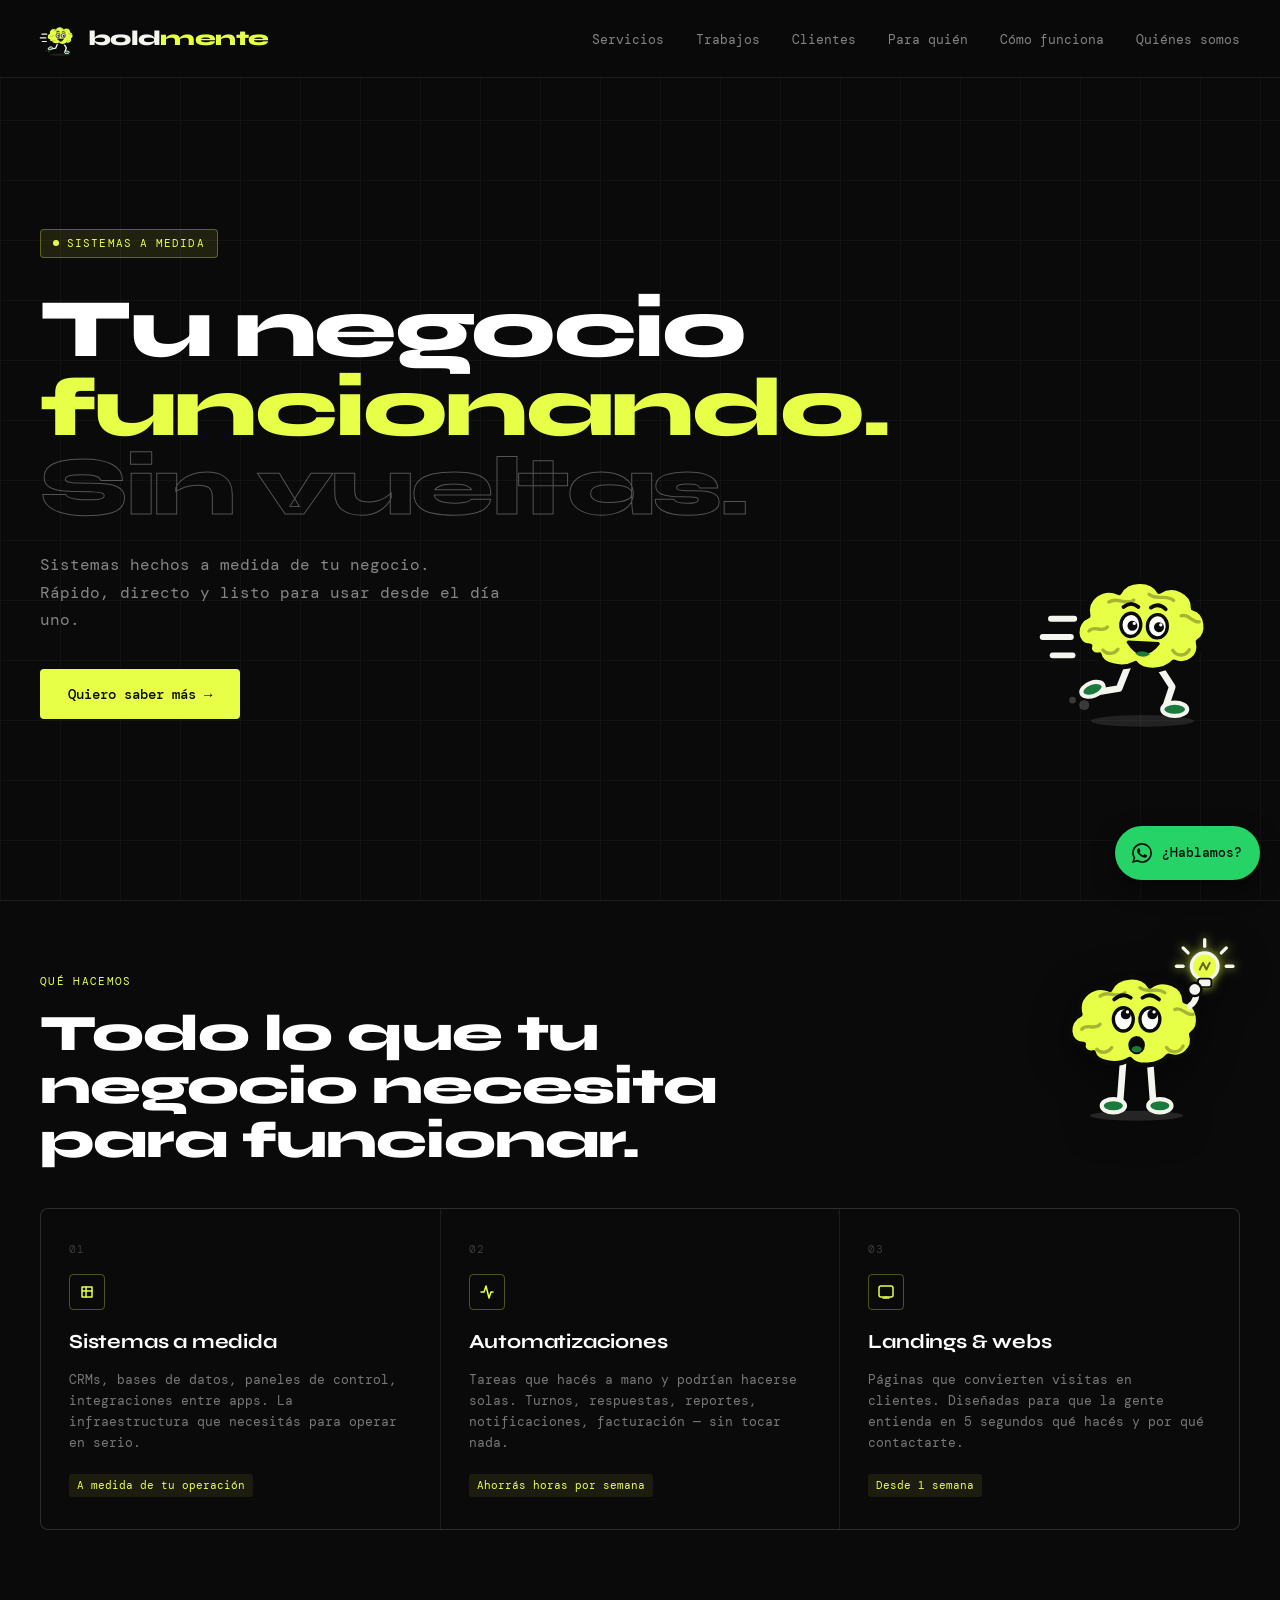
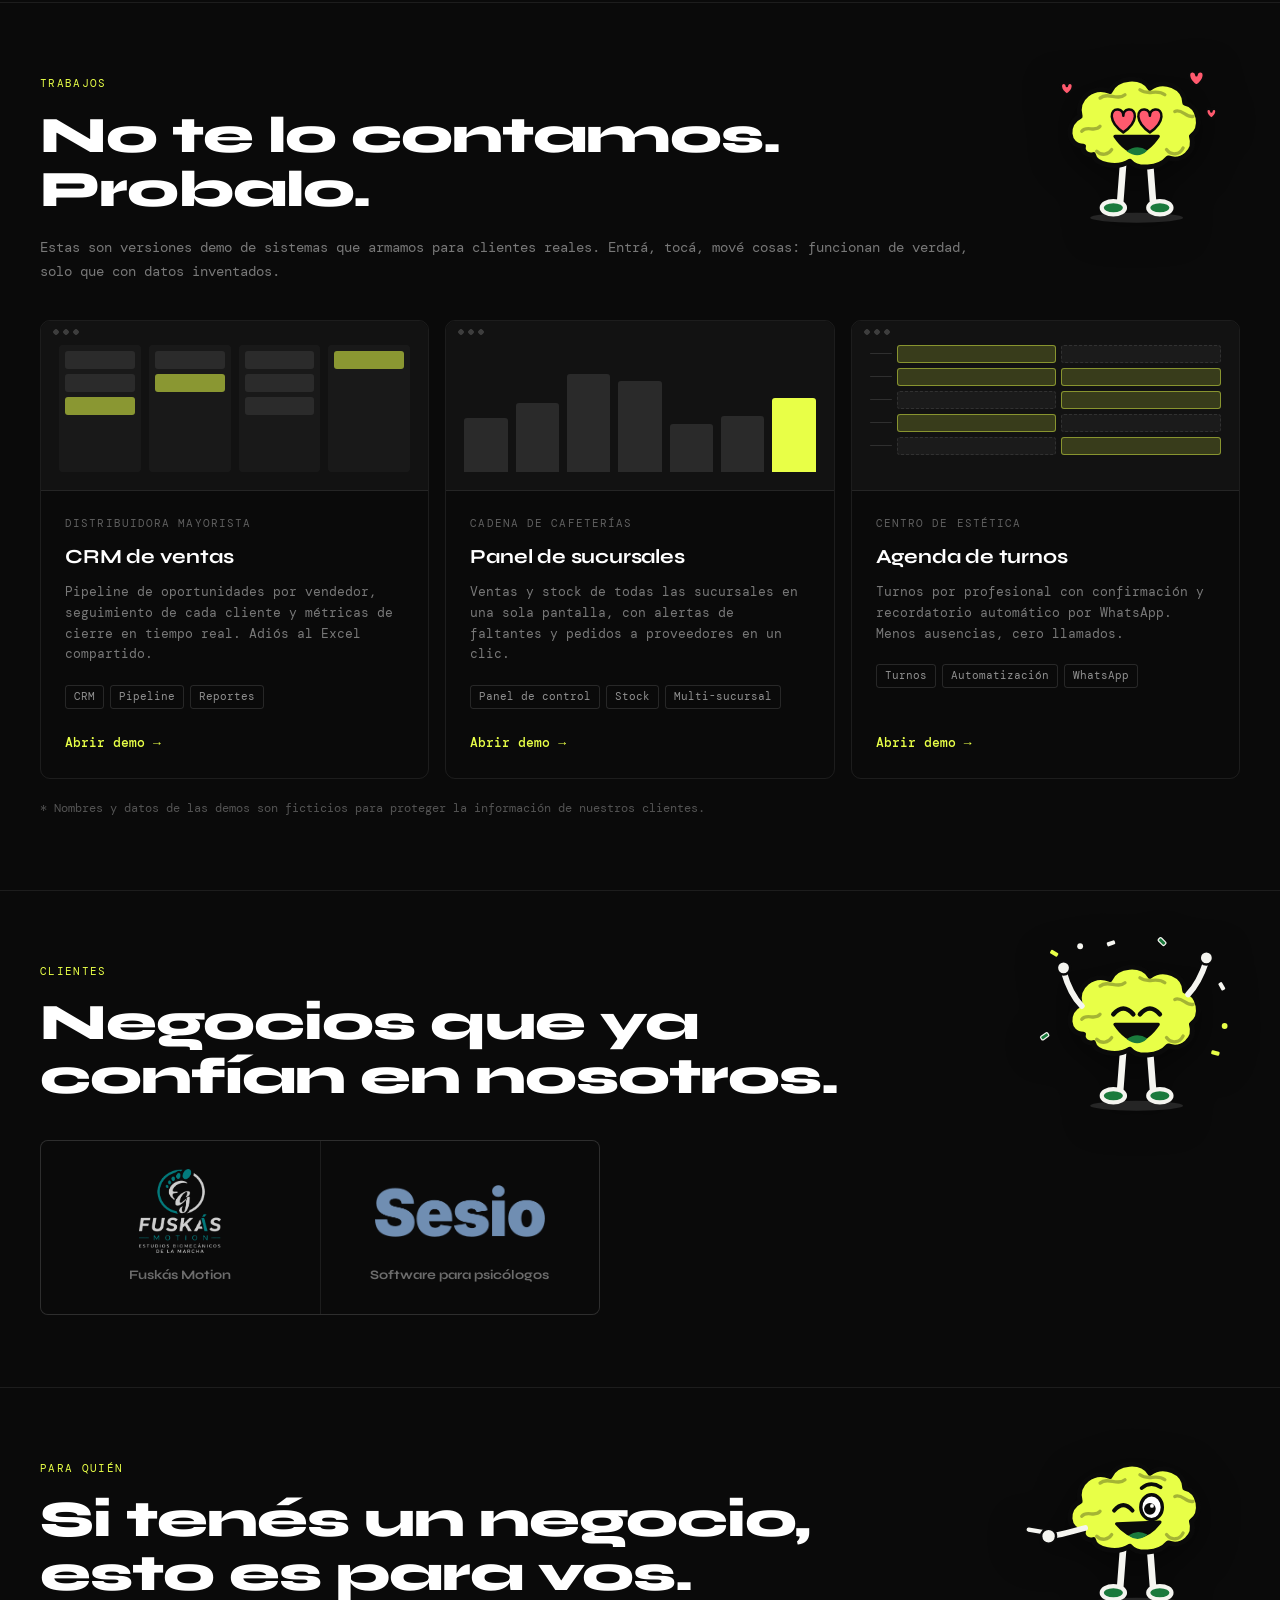
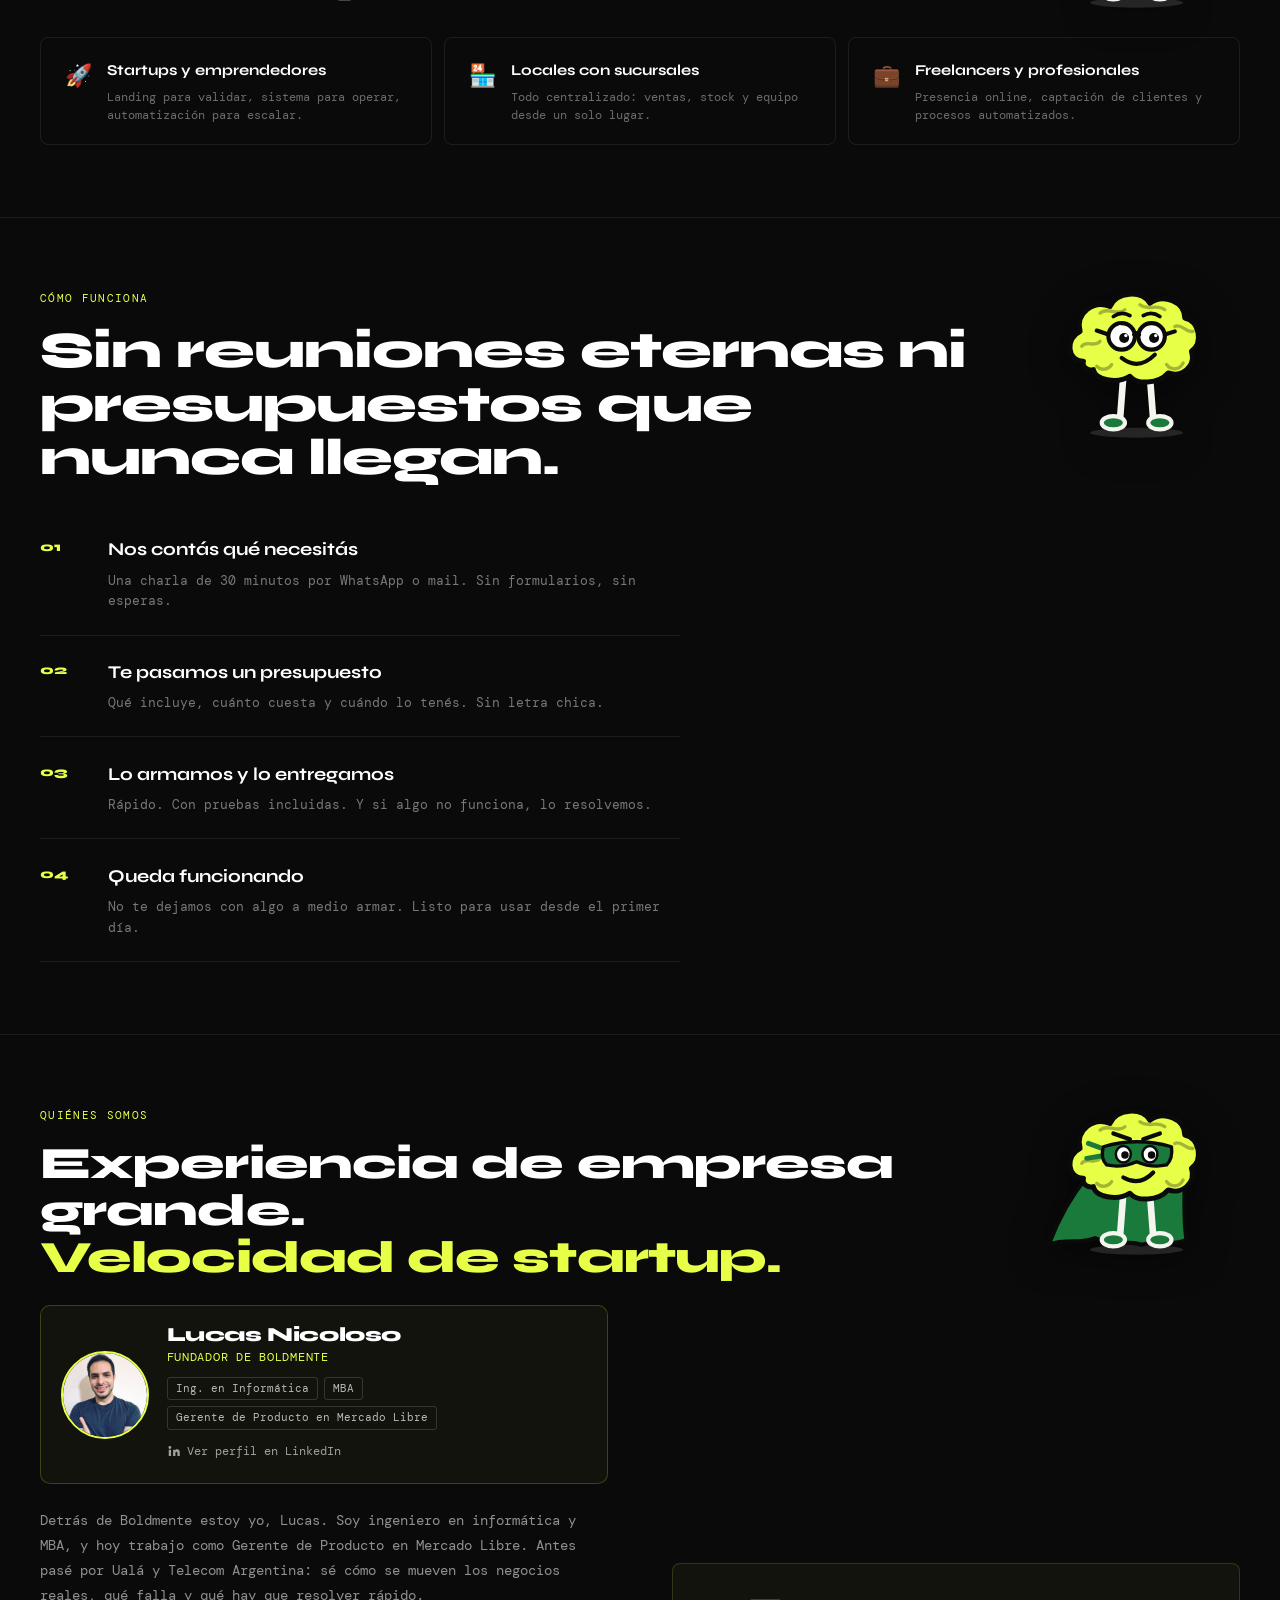
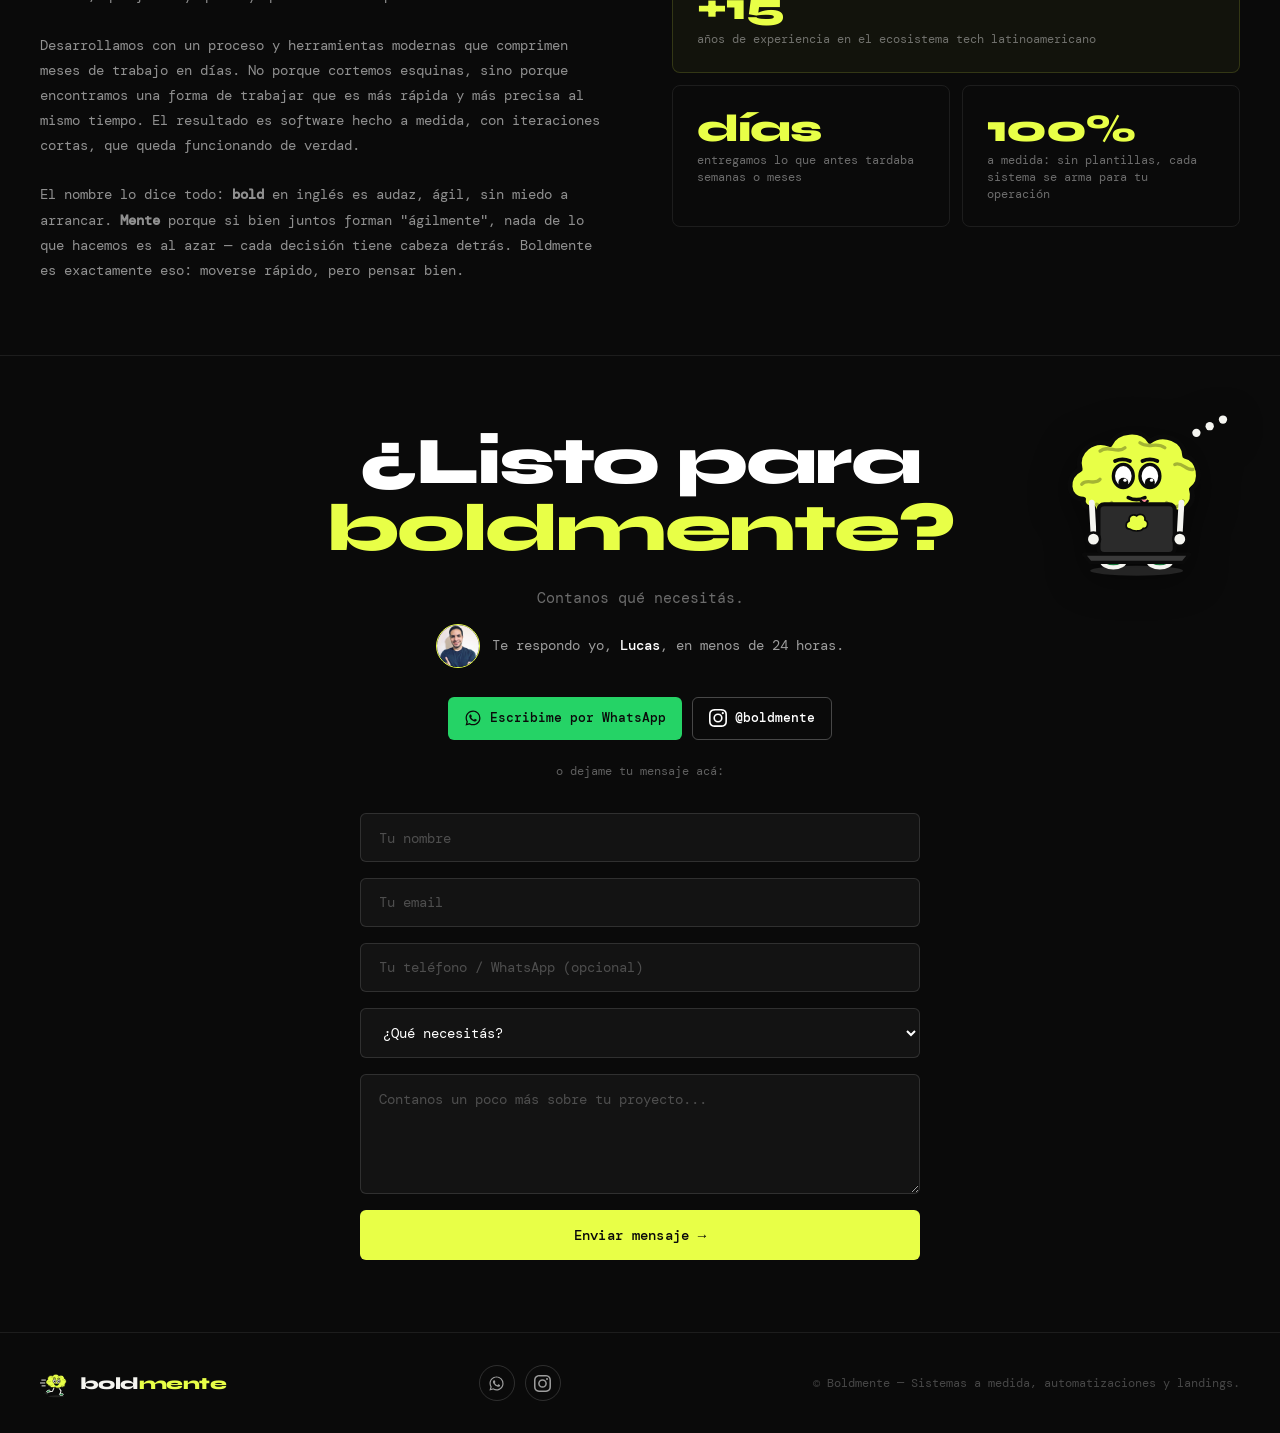
==== commit a9ce4f72: "Quitar el botón Contactar del menú Quedaba suelto arriba a la derecha. El contacto sigue a mano desd" ====
--- a/index.html
+++ b/index.html
@@ -76,19 +76,6 @@
   }
   .nav-links a:hover { color: #fff; }
 
-  .nav-cta {
-    background: var(--lima);
-    color: var(--negro);
-    font-family: 'DM Mono', monospace;
-    font-size: 13px;
-    font-weight: 500;
-    padding: 8px 18px;
-    border-radius: 4px;
-    text-decoration: none;
-    transition: opacity 0.2s;
-  }
-  .nav-cta:hover { opacity: 0.85; }
-
   /* hero */
   .hero {
     min-height: 100vh;
@@ -983,7 +970,7 @@
 
   /* menú en pantallas medianas: menos espacio entre links, y sin links donde no entran */
   @media (max-width: 1180px) { .nav-links { gap: 1.25rem; } }
-  @media (max-width: 1040px) { .nav-links { display: none; } }
+  @media (max-width: 939px) { .nav-links { display: none; } }
   @media (max-width: 1040px) {
     #contacto .buddy { width: 130px; }
     #contacto .cta-title { padding-inline: 146px; }
@@ -1093,7 +1080,6 @@
     #nosotros .nosotros-stats { margin-top: 2rem; }
     .logo { font-size: clamp(14px, 4.4vw, 18px); gap: 0.35rem; }
     .logo .bm { width: 30px; height: 28px; }
-    .nav-cta { padding: 8px 12px; font-size: 12px; }
 
     .section { padding: 3rem 1.25rem; }
     .section-title { font-size: clamp(1.6rem, 7.5vw, 2rem); }
@@ -1177,7 +1163,6 @@
     <li><a href="#como-funciona">Cómo funciona</a></li>
     <li><a href="#nosotros">Quiénes somos</a></li>
   </ul>
-  <a href="#contacto" class="nav-cta">Contactar →</a>
 </nav>
 
 <!-- HERO -->
@@ -1668,6 +1653,12 @@
   new IntersectionObserver(([e]) => waFlotante.classList.toggle('oculto', e.isIntersecting), { rootMargin: '0px 0px -30% 0px' })
     .observe(document.getElementById('contacto'));
 
+  // El navegador interno de Instagram y Facebook vuelve a codificar el link y el mensaje
+  // precargado llega roto ("Hola%252C%2520necesito..."). Ahí se abre el chat sin texto.
+  if (/Instagram|FBAN|FBAV|FB_IAB/i.test(navigator.userAgent)) {
+    document.querySelectorAll('a[href^="https://wa.me/"]').forEach(a => { a.href = a.href.split('?')[0]; });
+  }
+
   // clics en WhatsApp e Instagram como eventos de Google Analytics
   document.querySelectorAll('[data-canal]').forEach(a => a.addEventListener('click', () => {
     if (typeof gtag === 'function') gtag('event', 'contacto_canal', { canal: a.dataset.canal });
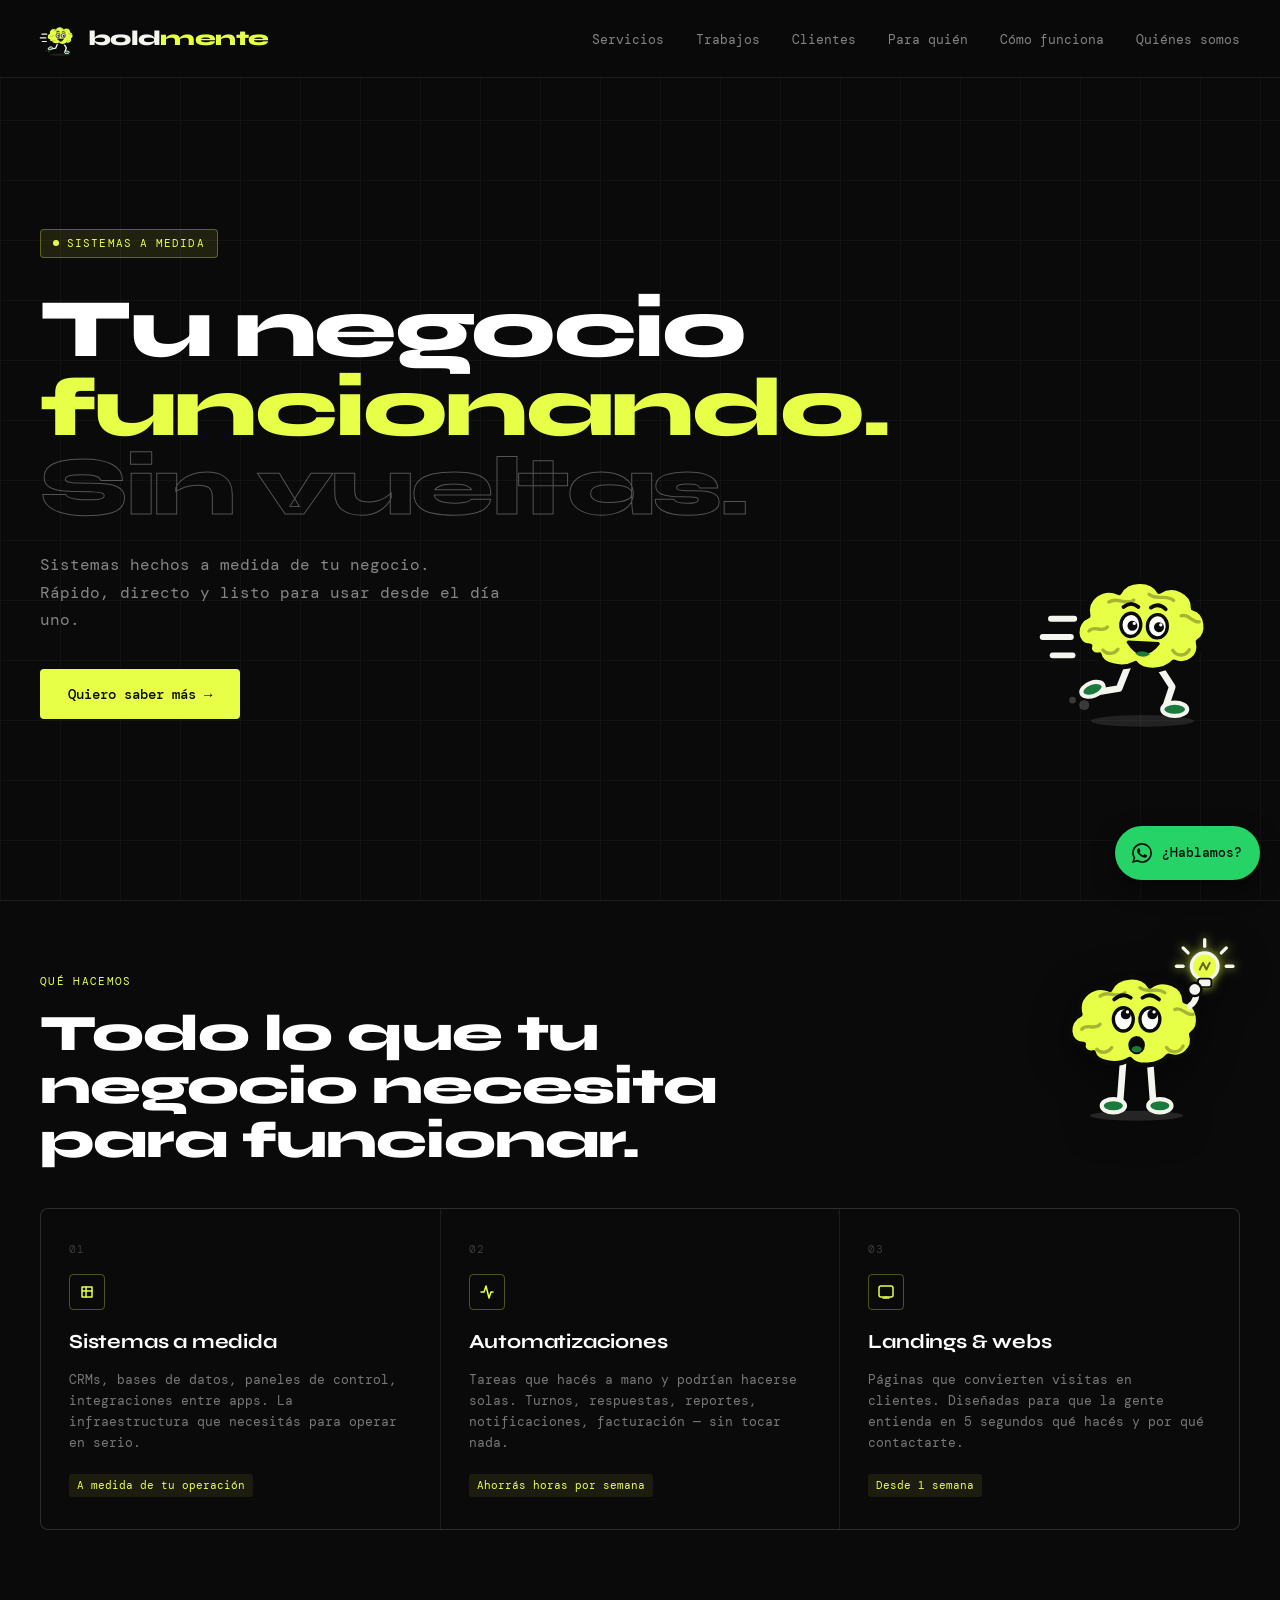
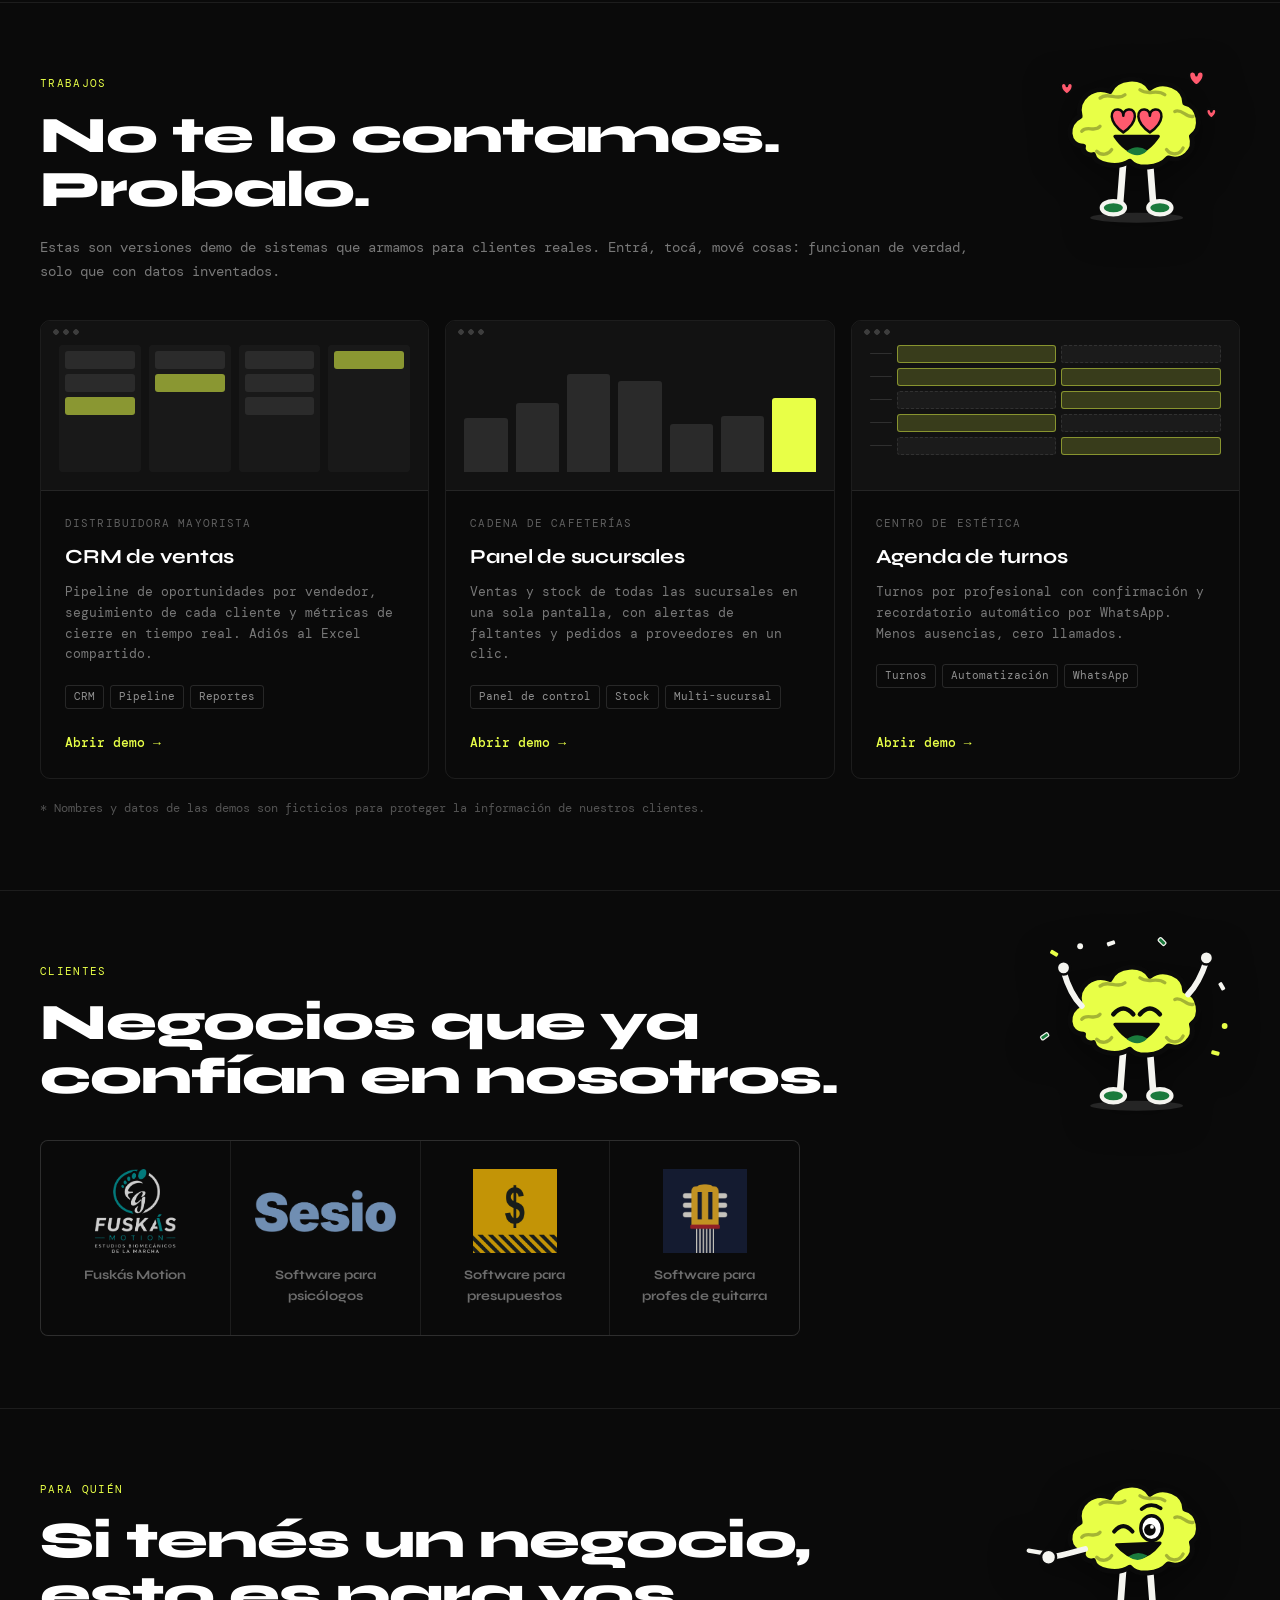
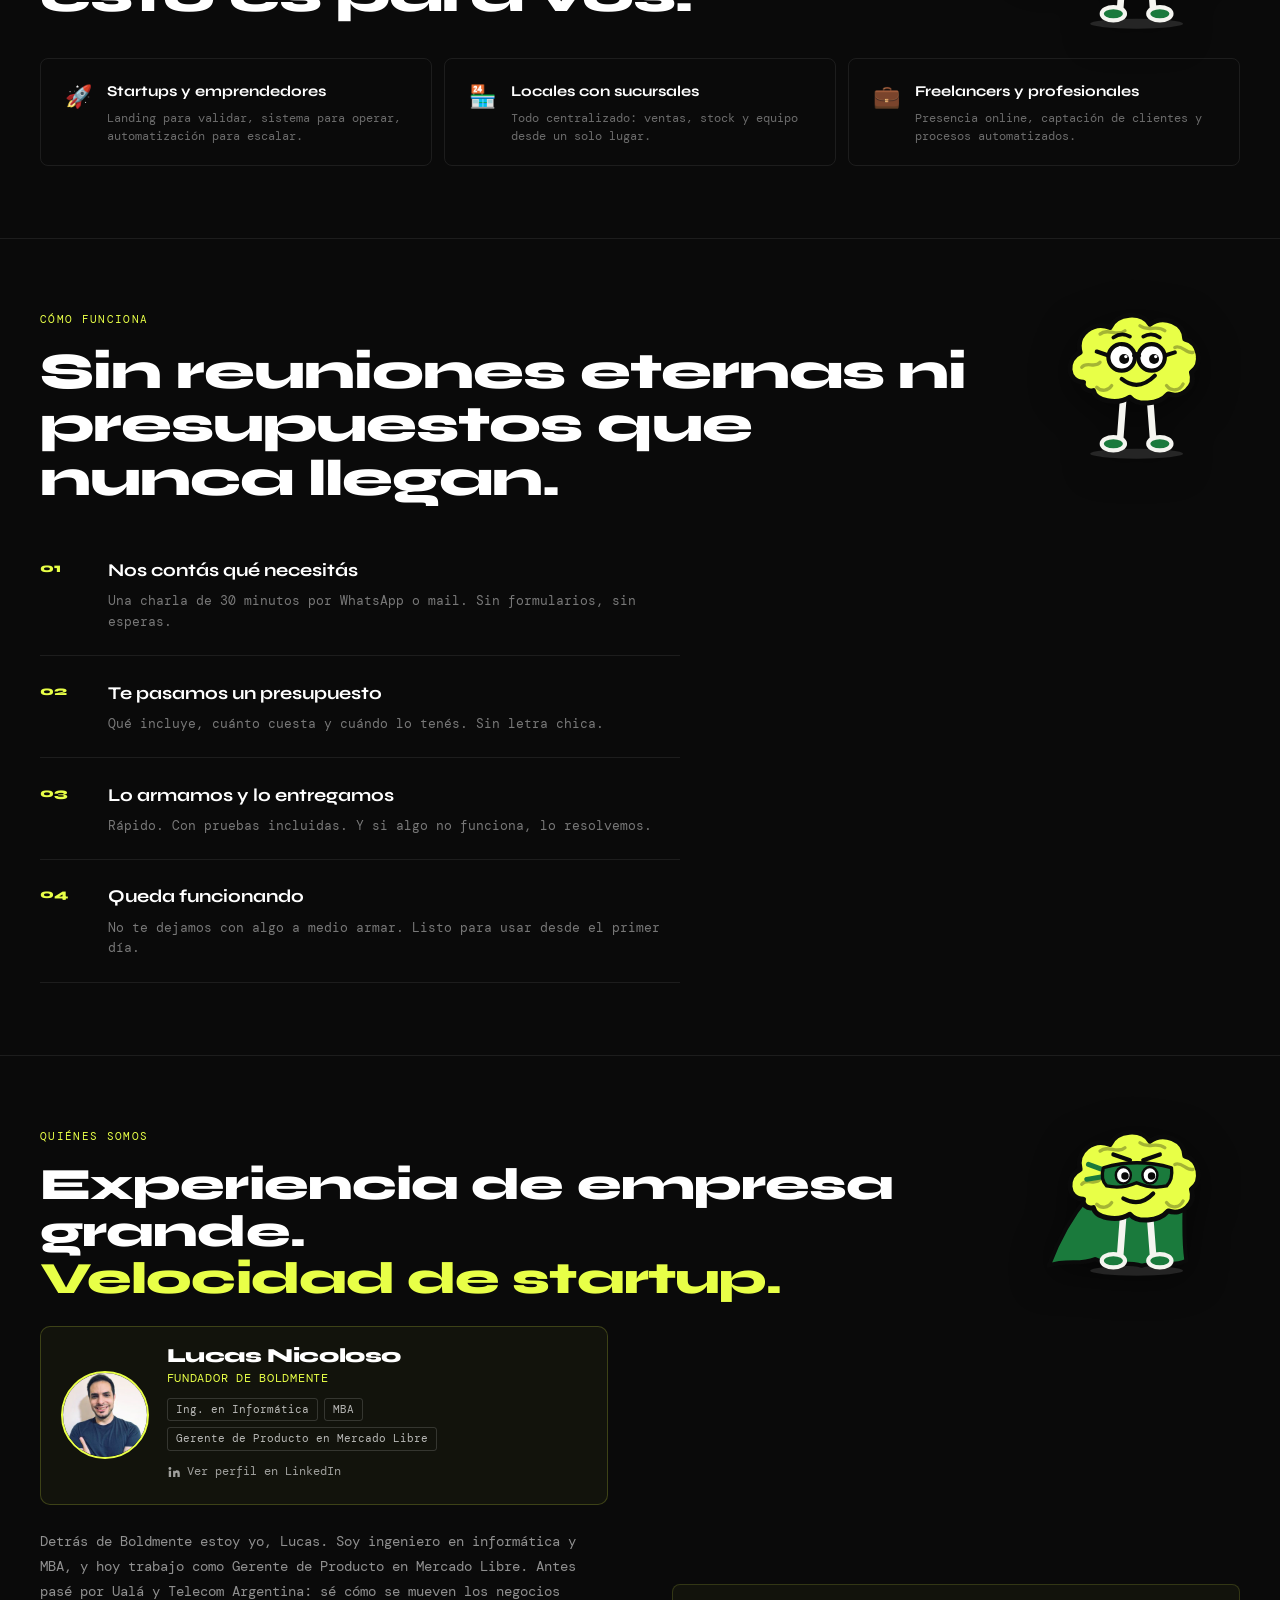
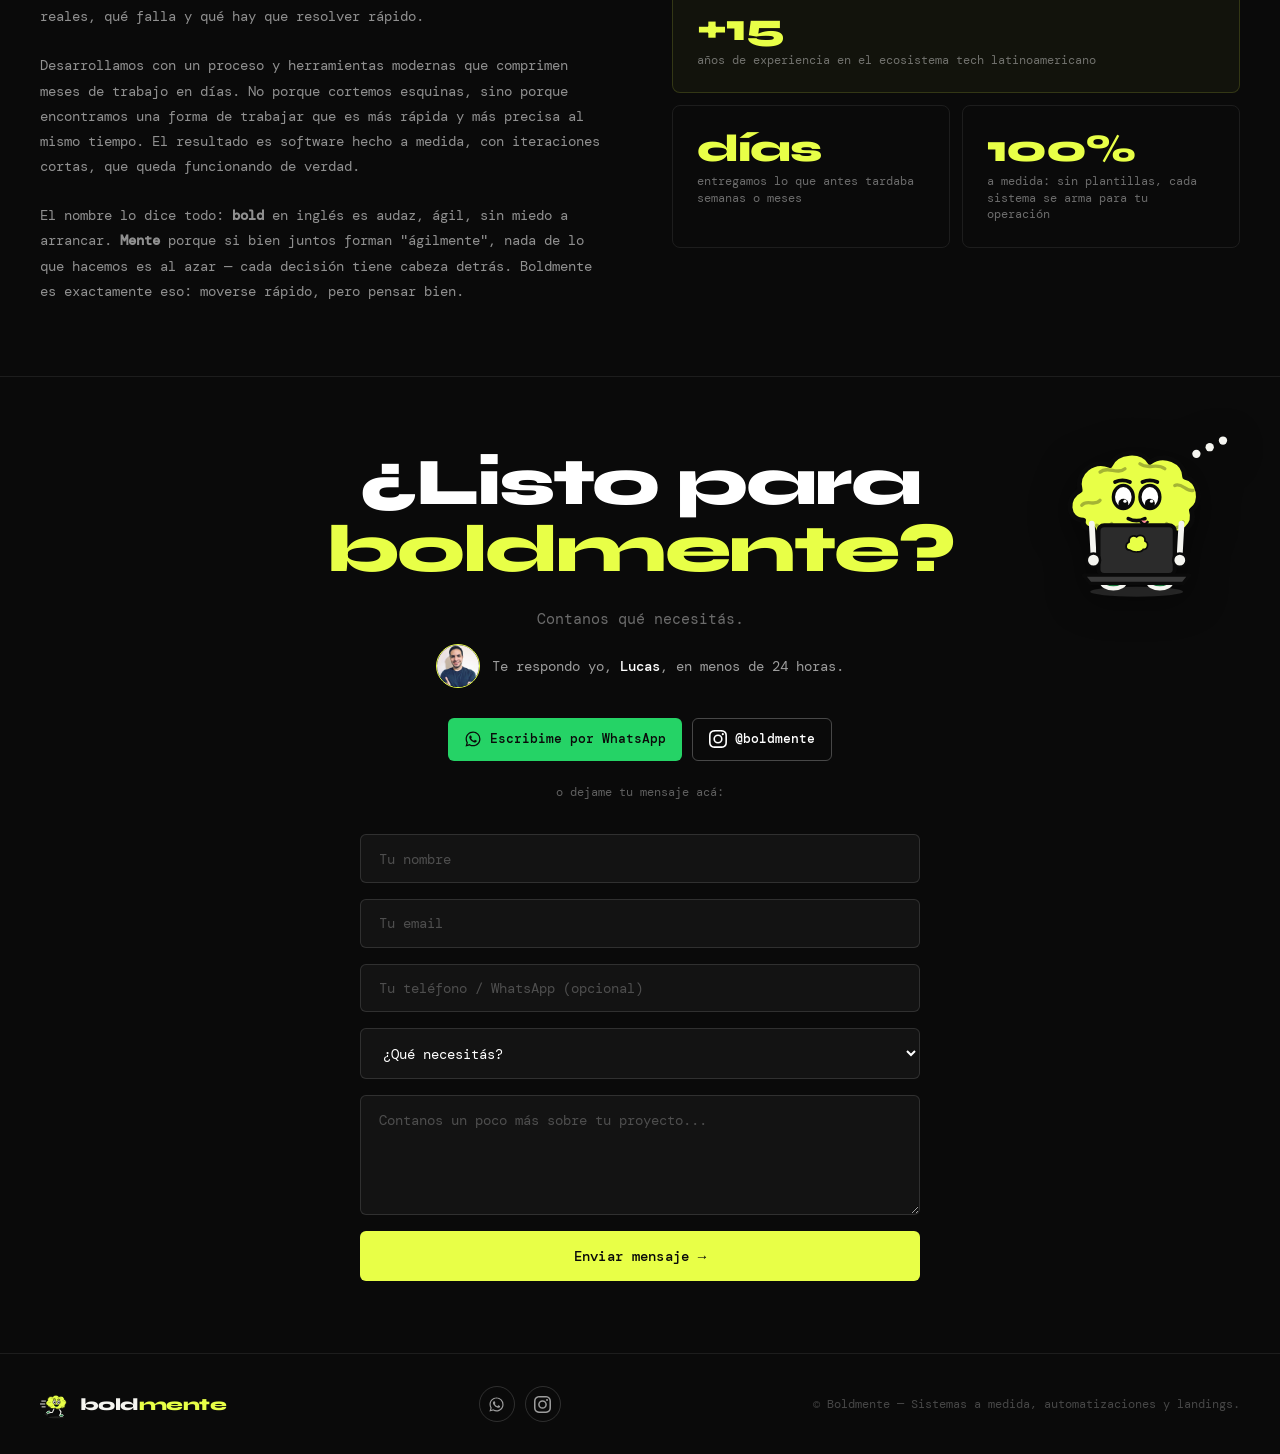
==== commit ebdd4ea3: "Agregar Presupuestazo y Guitarre.ar a clientes Suma los logos y las tarjetas de los dos nuevos clien" ====
--- a/index.html
+++ b/index.html
@@ -5,6 +5,7 @@
 <meta name="viewport" content="width=device-width, initial-scale=1.0">
 <title>Boldmente — Sistemas a medida para tu negocio</title>
 <meta name="description" content="Armamos sistemas a medida para tu negocio: CRMs, paneles de control, bases de datos e integraciones pensados para cómo trabajás. Rápido, directo y listo para usar desde el día uno.">
+<link rel="canonical" href="https://www.boldmente.com.ar/">
 <meta property="og:type" content="website">
 <meta property="og:url" content="https://www.boldmente.com.ar/">
 <meta property="og:title" content="Boldmente — Sistemas a medida para tu negocio">
@@ -16,6 +17,19 @@
 <link rel="icon" href="/favicon.svg?v=2" type="image/svg+xml">
 <link rel="apple-touch-icon" href="/apple-touch-icon.png?v=2">
 <meta name="theme-color" content="#0A0A0A">
+<script type="application/ld+json">
+{
+  "@context": "https://schema.org",
+  "@type": "ProfessionalService",
+  "name": "Boldmente",
+  "url": "https://www.boldmente.com.ar/",
+  "logo": "https://www.boldmente.com.ar/apple-touch-icon.png",
+  "image": "https://www.boldmente.com.ar/og-image.png",
+  "description": "Sistemas a medida para tu negocio: CRMs, paneles de control, bases de datos, integraciones, automatizaciones y landings.",
+  "areaServed": { "@type": "Country", "name": "Argentina" },
+  "inLanguage": "es-AR"
+}
+</script>
 <!-- Google tag (gtag.js) -->
 <script async src="https://www.googletagmanager.com/gtag/js?id=G-70EET15M49"></script>
 <script>
@@ -392,7 +406,7 @@
     border-radius: 8px;
     overflow: hidden;
     margin-top: 2.25rem;
-    max-width: 560px;
+    max-width: 760px;
   }
 
   .cliente-logo {
@@ -1378,6 +1392,14 @@
     <a class="cliente-logo" href="https://www.sesio.com.ar/" target="_blank" rel="noopener">
       <img src="/clientes/sesio.png" alt="Sesio — Sistema para psicólogos independientes" width="120" height="38" loading="lazy">
       <span>Software para psicólogos</span>
+    </a>
+    <a class="cliente-logo" href="https://www.presupuestazo.com.ar/" target="_blank" rel="noopener">
+      <img src="/clientes/presupuestazo.png" alt="Presupuestazo — Software para presupuestos" width="120" height="120" loading="lazy">
+      <span>Software para presupuestos</span>
+    </a>
+    <a class="cliente-logo" href="https://guitarre.ar/" target="_blank" rel="noopener">
+      <img src="/clientes/guitarrear.png" alt="Guitarre.ar — Software para profes de guitarra" width="120" height="120" loading="lazy">
+      <span>Software para profes de guitarra</span>
     </a>
   </div>
 </section>
@@ -1632,6 +1654,7 @@
       headers: { 'Accept': 'application/json' }
     });
     if (response.ok) {
+      gtag('event', 'generate_lead', { servicio: data.get('servicio') || 'sin_especificar' });
       form.style.display = 'none';
       success.style.display = 'flex';
     }
